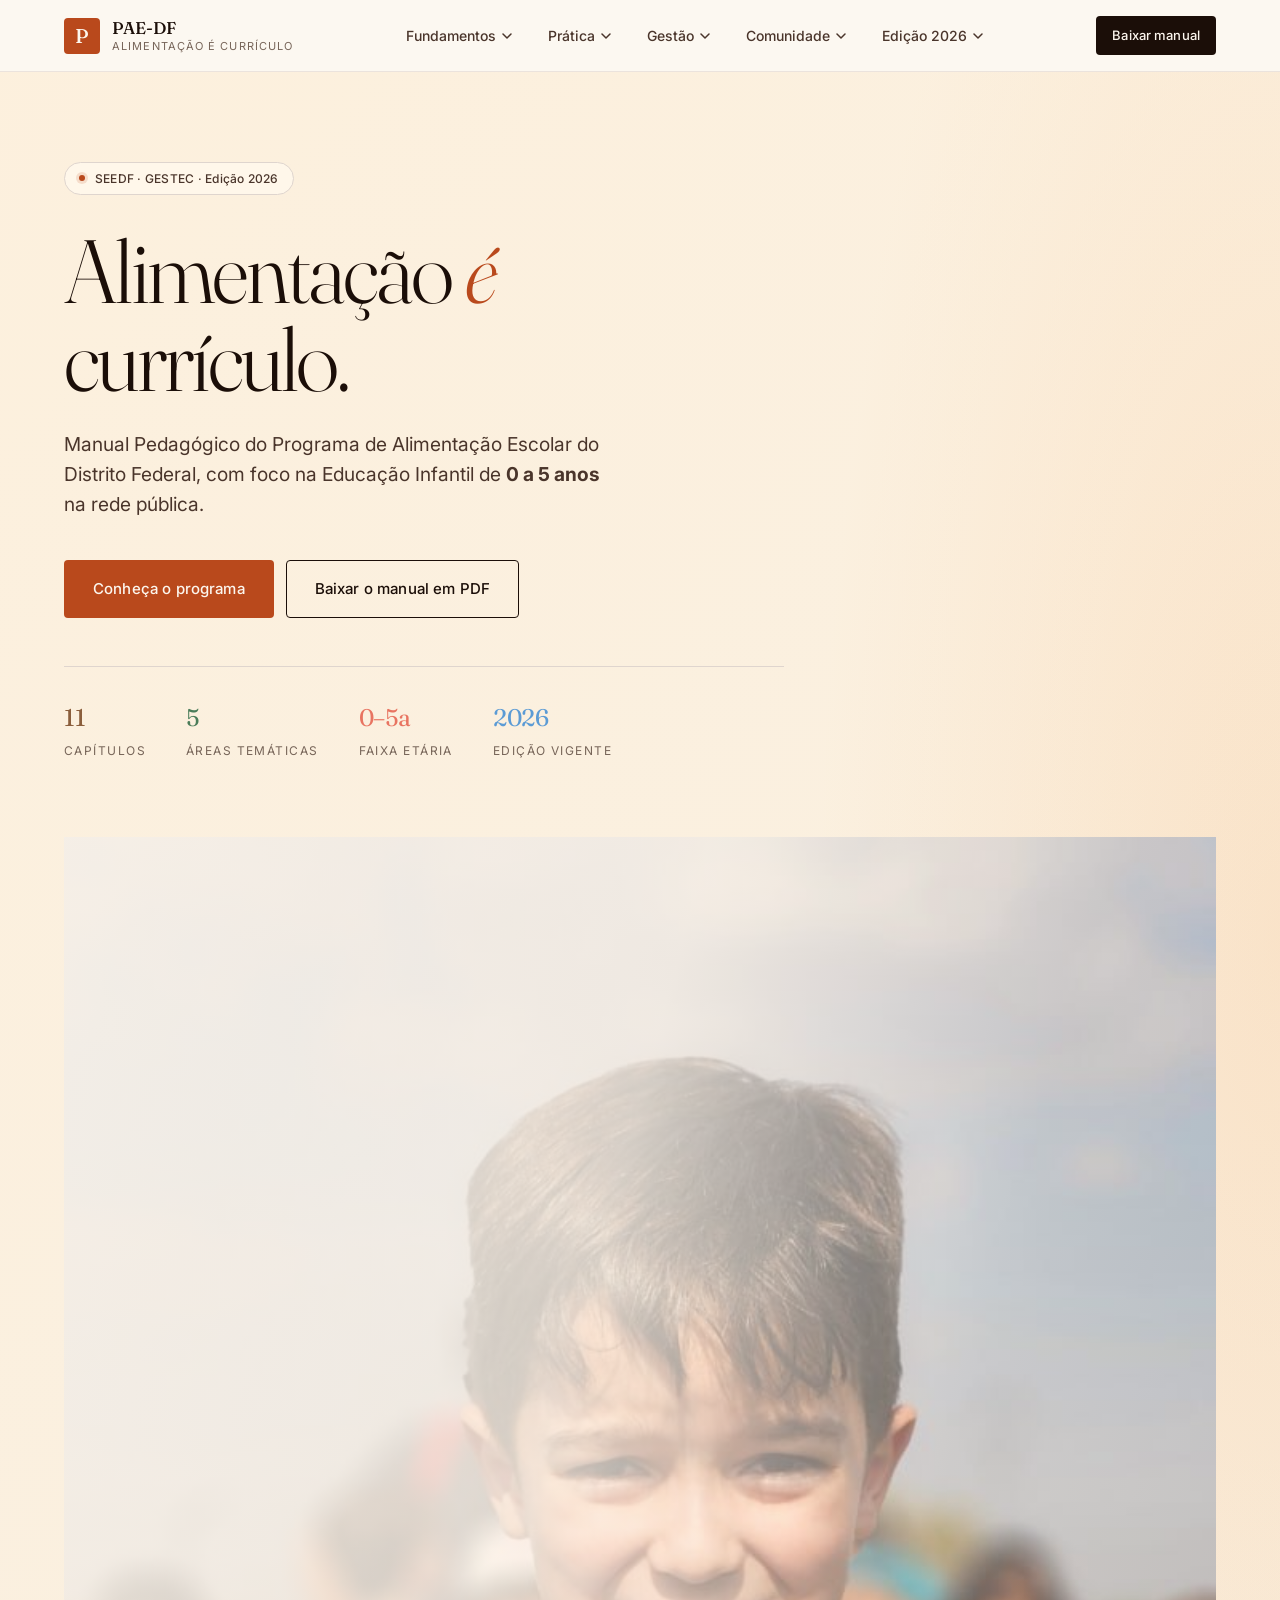
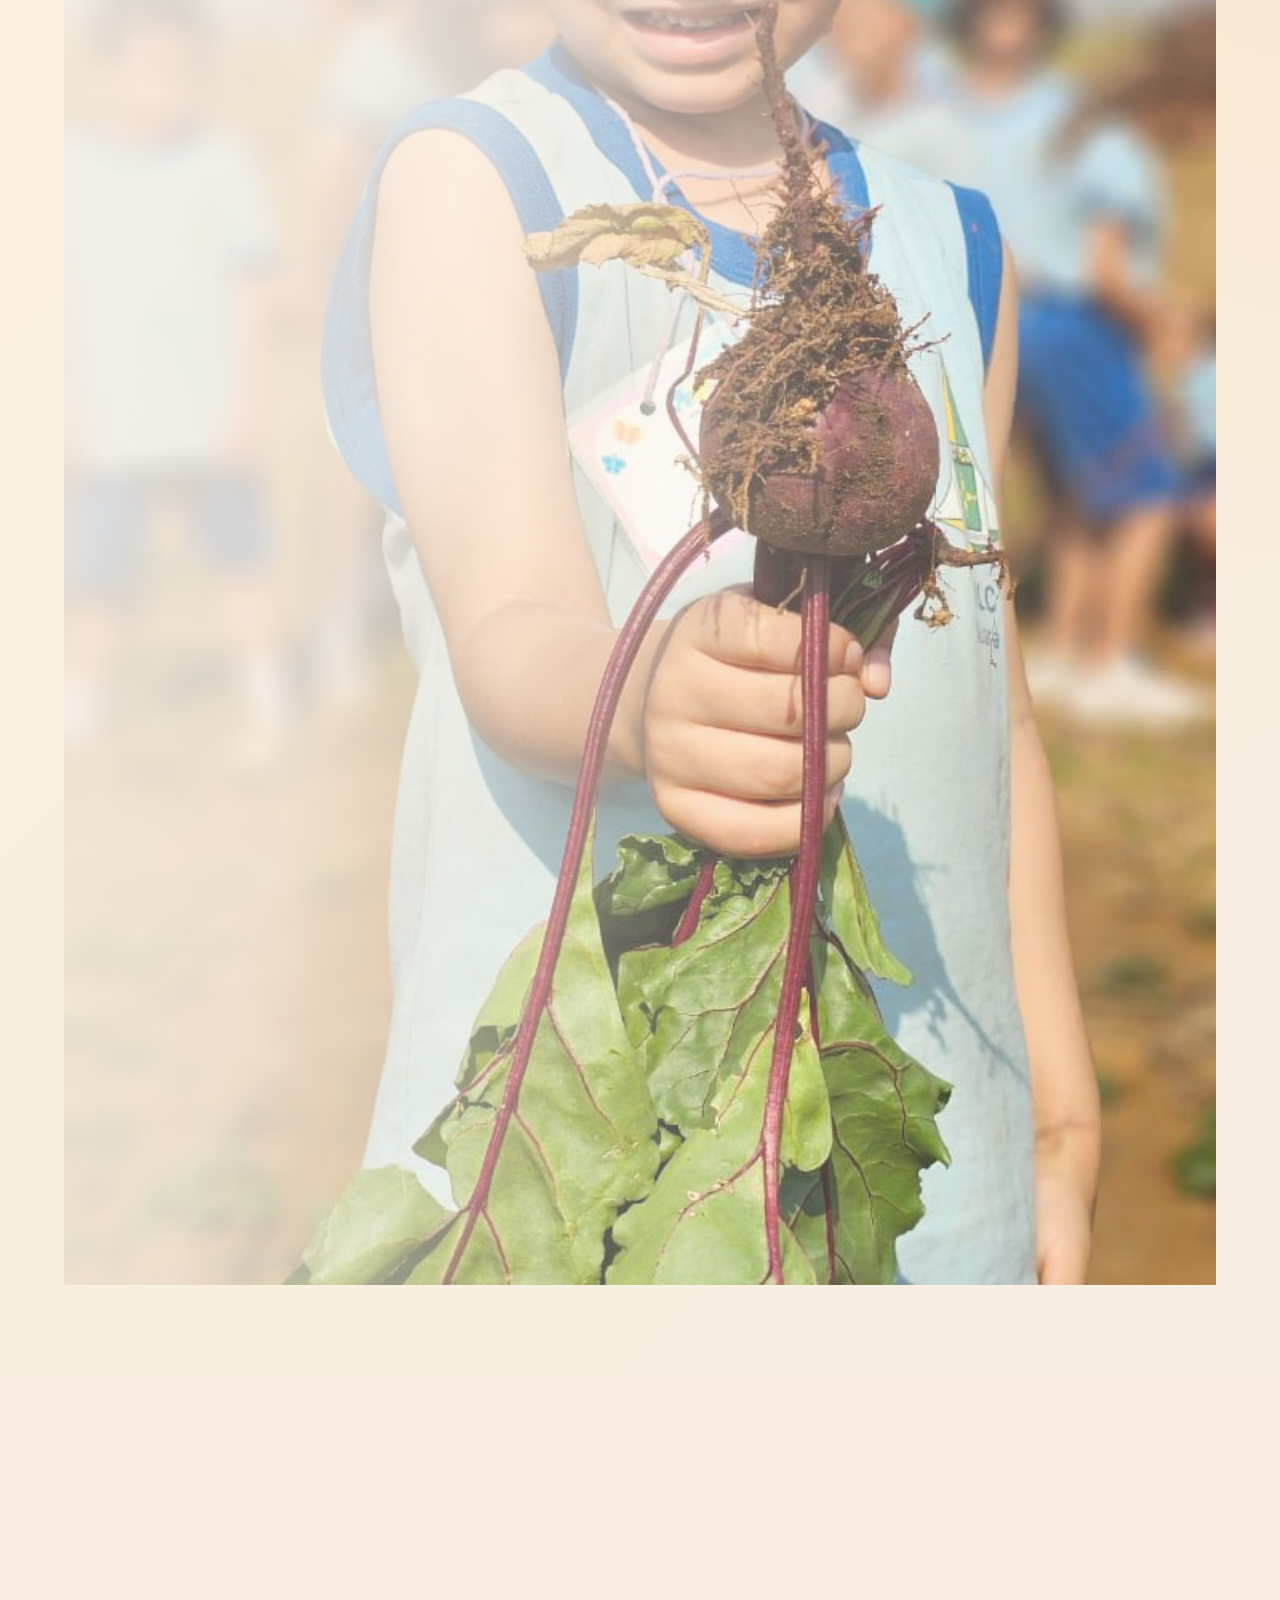
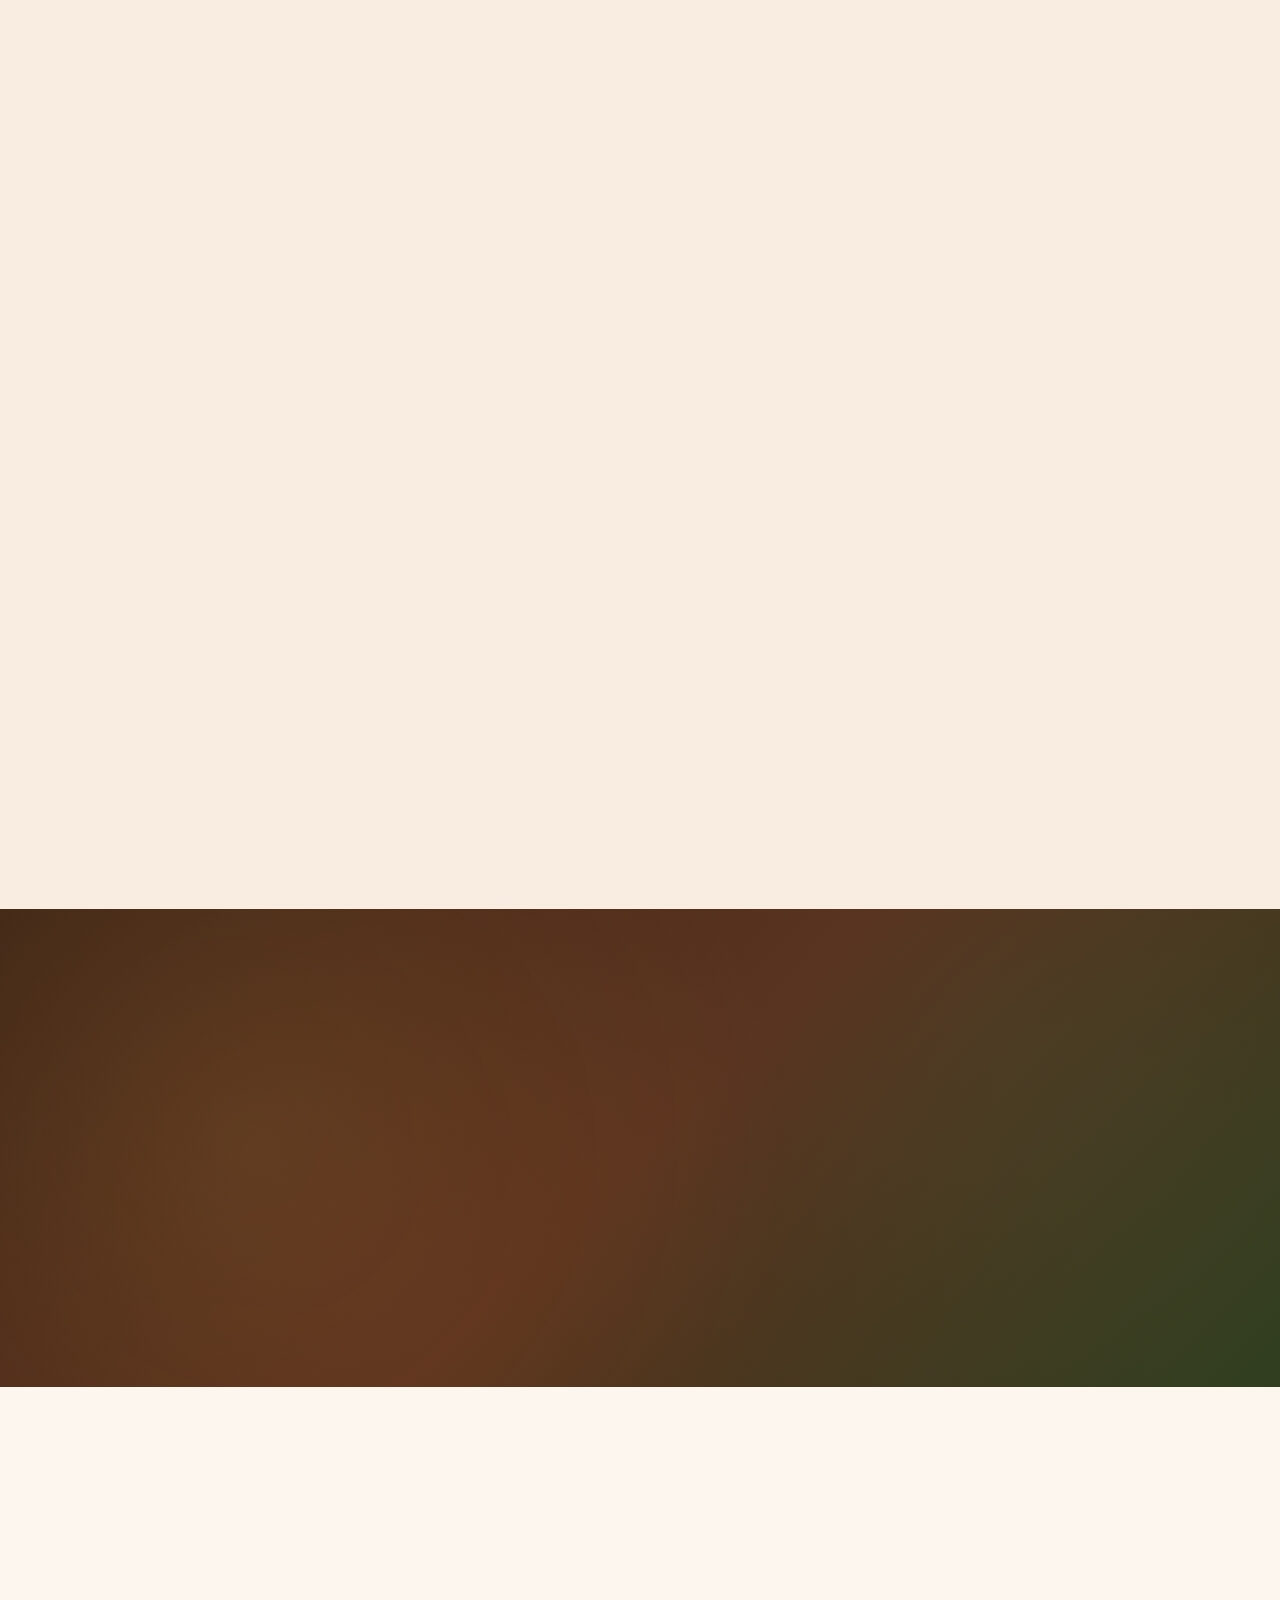
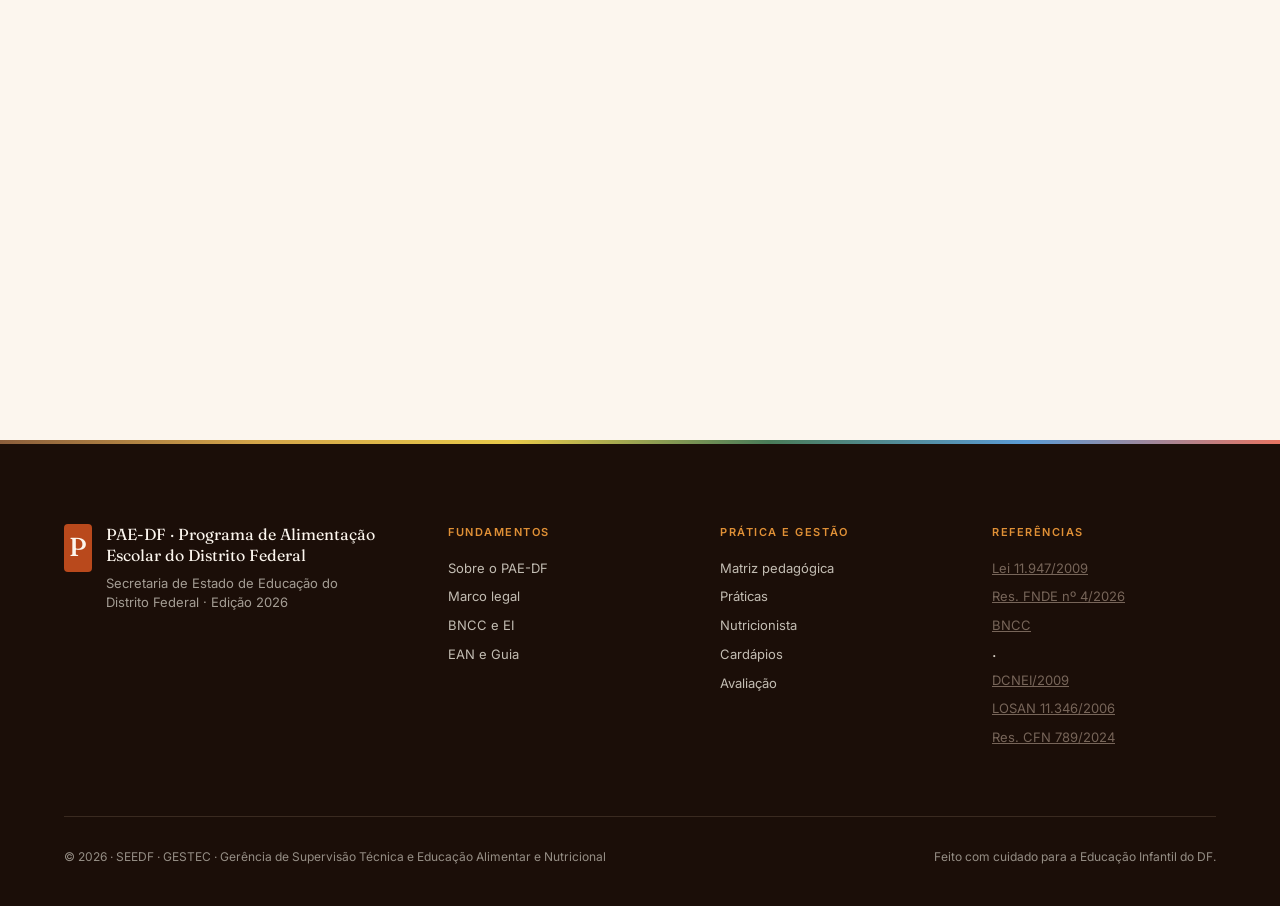
==== index.html @ ddb8a811 "hero: substitui imagem por foto real de crianca da EI segurando beterraba colhida da horta escolar C" ====
<!doctype html>
<html lang="pt-BR">
<head>
<meta charset="utf-8" />
<title>PAE-DF · Alimentação é currículo</title>
<meta name="viewport" content="width=device-width, initial-scale=1" />
<meta name="description" content="Programa de Alimentação Escolar do Distrito Federal — Manual Pedagógico para a Educação Infantil." />
<link rel="preconnect" href="https://fonts.googleapis.com">
<link rel="preconnect" href="https://fonts.gstatic.com" crossorigin>
<link href="https://fonts.googleapis.com/css2?family=Fraunces:opsz,wght,SOFT@9..144,300..900,0..100&family=Inter:wght@300;400;500;600;700&display=swap" rel="stylesheet">
<link rel="stylesheet" href="shared.css?v=2" />
</head>
<body>

<div class="progress-bar"></div>

<!-- ============== NAV ============== -->
<nav class="nav">
  <a href="index.html" class="nav-brand">
    <span class="brand-mark">P</span>
    <span class="brand-text"><strong>PAE-DF</strong><em>Alimentação é currículo</em></span>
  </a>
  <ul class="nav-groups">
    <li class="nav-group">
      <button>Fundamentos <svg viewBox="0 0 10 10"><path d="M1 3 L5 7 L9 3" fill="none" stroke="currentColor" stroke-width="1.5" stroke-linecap="round" stroke-linejoin="round"/></svg></button>
      <div class="nav-dropdown">
        <a href="cap/00-sobre.html"><span class="nd-num">00</span><span><span class="nd-title">Sobre o PAE-DF</span><span class="nd-sub">Direito, não favor</span></span></a>
        <a href="cap/01-marco-legal.html"><span class="nd-num">01</span><span><span class="nd-title">Marco legal</span><span class="nd-sub">Lei do PNAE, FNDE, BNCC e DCNEI</span></span></a>
        <a href="cap/02-bncc.html"><span class="nd-num">02</span><span><span class="nd-title">BNCC e Educação Infantil</span><span class="nd-sub">6 direitos · 5 campos de experiência</span></span></a>
        <a href="cap/03-ean.html"><span class="nd-num">03</span><span><span class="nd-title">EAN e Guia Alimentar</span><span class="nd-sub">Classificação NOVA · da pirâmide ao Guia</span></span></a>
      </div>
    </li>
    <li class="nav-group">
      <button>Prática <svg viewBox="0 0 10 10"><path d="M1 3 L5 7 L9 3" fill="none" stroke="currentColor" stroke-width="1.5" stroke-linecap="round" stroke-linejoin="round"/></svg></button>
      <div class="nav-dropdown">
        <a href="cap/04-matriz.html"><span class="nd-num">04</span><span><span class="nd-title">Matriz pedagógica</span><span class="nd-sub">PNAE × BNCC × EAN · calendário anual</span></span></a>
        <a href="cap/05-praticas.html"><span class="nd-num">05</span><span><span class="nd-title">Práticas pedagógicas</span><span class="nd-sub">8 estratégias prontas para usar</span></span></a>
        <a href="cap/09-atividades.html"><span class="nd-num">09</span><span><span class="nd-title">Atividades por faixa etária</span><span class="nd-sub">Bebês · creche · pré-escola</span></span></a>
      </div>
    </li>
    <li class="nav-group">
      <button>Gestão <svg viewBox="0 0 10 10"><path d="M1 3 L5 7 L9 3" fill="none" stroke="currentColor" stroke-width="1.5" stroke-linecap="round" stroke-linejoin="round"/></svg></button>
      <div class="nav-dropdown">
        <a href="cap/06-nutricionista.html"><span class="nd-num">06</span><span><span class="nd-title">O nutricionista educador</span><span class="nd-sub">Cinco momentos pedagógicos</span></span></a>
        <a href="cap/08-cardapios.html"><span class="nd-num">08</span><span><span class="nd-title">Cardápios e diretrizes</span><span class="nd-sub">Res. FNDE nº 4/2026 · restrições por idade</span></span></a>
        <a href="cap/10-avaliacao.html"><span class="nd-num">10</span><span><span class="nd-title">Avaliação e monitoramento</span><span class="nd-sub">Instrumentos e indicadores</span></span></a>
      </div>
    </li>
    <li class="nav-group">
      <button>Comunidade <svg viewBox="0 0 10 10"><path d="M1 3 L5 7 L9 3" fill="none" stroke="currentColor" stroke-width="1.5" stroke-linecap="round" stroke-linejoin="round"/></svg></button>
      <div class="nav-dropdown">
        <a href="cap/07-familia.html"><span class="nd-num">07</span><span><span class="nd-title">Família e território</span><span class="nd-sub">Caderneta, receitas, Cerrado, RIDE/DF</span></span></a>
      </div>
    </li>
    <li class="nav-group">
      <button>Edição 2026 <svg viewBox="0 0 10 10"><path d="M1 3 L5 7 L9 3" fill="none" stroke="currentColor" stroke-width="1.5" stroke-linecap="round" stroke-linejoin="round"/></svg></button>
      <div class="nav-dropdown">
        <a href="cap/11-caderno-2026.html"><span class="nd-num">11</span><span><span class="nd-title">Caderno 2026 · Currículo &amp; Prato</span><span class="nd-sub">Complementos da edição 2026</span></span></a>
      </div>
    </li>
  </ul>
  <a class="nav-cta" href="manual.html">Baixar manual</a>
  <button class="nav-burger" aria-label="Abrir menu"><span></span><span></span><span></span></button>
</nav>

<main>

<!-- ============== HERO ============== -->
<section class="hero-home">
  <div class="hero-home-left">
    <div class="hero-home-kicker">
      <span class="dot"></span>
      SEEDF · GESTEC · Edição 2026
    </div>
    <h1 class="hero-home-title">
      Alimentação <em>é</em><br>
      currículo.
    </h1>
    <p class="hero-home-sub">
      Manual Pedagógico do Programa de Alimentação Escolar do Distrito Federal, com foco na Educação Infantil de <strong>0 a 5 anos</strong> na rede pública.
    </p>
    <div class="hero-home-ctas">
      <a class="btn btn-primary lg" href="cap/00-sobre.html">Conheça o programa</a>
      <a class="btn btn-ghost lg" href="manual.html">Baixar o manual em PDF</a>
    </div>
    <div class="hero-home-meta">
      <div><strong>11</strong><span>capítulos</span></div>
      <div><strong>5</strong><span>áreas temáticas</span></div>
      <div><strong>0–5a</strong><span>faixa etária</span></div>
      <div><strong>2026</strong><span>edição vigente</span></div>
    </div>
  </div>
  <div class="hero-home-bg" aria-hidden="true">
    <img src="images/crianca-beterraba-horta.jpg" alt="Criança da Educação Infantil orgulhosa segurando uma beterraba colhida da horta escolar, com colegas ao fundo." />
  </div>
</section>

<!-- ============== 4 ÁREAS ============== -->
<section class="areas">
  <div class="section-head reveal" style="max-width:1280px; margin:0 auto 40px;">
    <span class="section-num">01</span>
    <div>
      <h3 class="eyebrow">Explore o manual</h3>
      <h2 class="section-title">Cinco <em>áreas</em>, onze capítulos</h2>
      <p class="section-lede">Organizamos o manual em cinco áreas temáticas para facilitar a navegação conforme o seu papel na escola e sua pergunta do momento.</p>
    </div>
  </div>

  <div class="areas-grid reveal">
    <article class="area-card a-1">
      <span class="area-num">Área 01</span>
      <h3 class="area-title">Fundamentos</h3>
      <p class="area-desc">O porquê do programa — direito, marco legal, BNCC e a revolução do Guia Alimentar.</p>
      <div class="area-chapters">
        <a class="area-chapter" href="cap/00-sobre.html"><span>00</span>Sobre o PAE-DF<svg viewBox="0 0 12 12"><path d="M3 3 L9 6 L3 9" fill="none" stroke="currentColor" stroke-width="1.5"/></svg></a>
        <a class="area-chapter" href="cap/01-marco-legal.html"><span>01</span>Marco legal<svg viewBox="0 0 12 12"><path d="M3 3 L9 6 L3 9" fill="none" stroke="currentColor" stroke-width="1.5"/></svg></a>
        <a class="area-chapter" href="cap/02-bncc.html"><span>02</span>BNCC e EI<svg viewBox="0 0 12 12"><path d="M3 3 L9 6 L3 9" fill="none" stroke="currentColor" stroke-width="1.5"/></svg></a>
        <a class="area-chapter" href="cap/03-ean.html"><span>03</span>EAN e Guia Alimentar<svg viewBox="0 0 12 12"><path d="M3 3 L9 6 L3 9" fill="none" stroke="currentColor" stroke-width="1.5"/></svg></a>
      </div>
    </article>

    <article class="area-card a-2">
      <span class="area-num">Área 02</span>
      <h3 class="area-title">Prática</h3>
      <p class="area-desc">O <em>como</em> — matriz pedagógica, estratégias afetivas e atividades por faixa etária.</p>
      <div class="area-chapters">
        <a class="area-chapter" href="cap/04-matriz.html"><span>04</span>Matriz pedagógica<svg viewBox="0 0 12 12"><path d="M3 3 L9 6 L3 9" fill="none" stroke="currentColor" stroke-width="1.5"/></svg></a>
        <a class="area-chapter" href="cap/05-praticas.html"><span>05</span>Práticas pedagógicas<svg viewBox="0 0 12 12"><path d="M3 3 L9 6 L3 9" fill="none" stroke="currentColor" stroke-width="1.5"/></svg></a>
        <a class="area-chapter" href="cap/09-atividades.html"><span>09</span>Atividades por faixa etária<svg viewBox="0 0 12 12"><path d="M3 3 L9 6 L3 9" fill="none" stroke="currentColor" stroke-width="1.5"/></svg></a>
      </div>
    </article>

    <article class="area-card a-3">
      <span class="area-num">Área 03</span>
      <h3 class="area-title">Gestão</h3>
      <p class="area-desc">O rigor técnico — cardápios, papel do nutricionista e avaliação de impacto.</p>
      <div class="area-chapters">
        <a class="area-chapter" href="cap/06-nutricionista.html"><span>06</span>O nutricionista educador<svg viewBox="0 0 12 12"><path d="M3 3 L9 6 L3 9" fill="none" stroke="currentColor" stroke-width="1.5"/></svg></a>
        <a class="area-chapter" href="cap/08-cardapios.html"><span>08</span>Cardápios e diretrizes<svg viewBox="0 0 12 12"><path d="M3 3 L9 6 L3 9" fill="none" stroke="currentColor" stroke-width="1.5"/></svg></a>
        <a class="area-chapter" href="cap/10-avaliacao.html"><span>10</span>Avaliação e monitoramento<svg viewBox="0 0 12 12"><path d="M3 3 L9 6 L3 9" fill="none" stroke="currentColor" stroke-width="1.5"/></svg></a>
      </div>
    </article>

    <article class="area-card a-4">
      <span class="area-num">Área 04</span>
      <h3 class="area-title">Comunidade</h3>
      <p class="area-desc">O território — família, Cerrado, agricultura familiar e diversidade cultural do DF.</p>
      <div class="area-chapters">
        <a class="area-chapter" href="cap/07-familia.html"><span>07</span>Família e território<svg viewBox="0 0 12 12"><path d="M3 3 L9 6 L3 9" fill="none" stroke="currentColor" stroke-width="1.5"/></svg></a>
      </div>
    </article>

    <article class="area-card a-5">
      <span class="area-num">Área 05</span>
      <h3 class="area-title">Edição 2026</h3>
      <p class="area-desc">Complementos da nova edição — Desemparedamento, Nurturing Care, ENANI, CMEI Bom Jesus e aleitamento.</p>
      <div class="area-chapters">
        <a class="area-chapter" href="cap/11-caderno-2026.html"><span>11</span>Caderno 2026 · Currículo &amp; Prato<svg viewBox="0 0 12 12"><path d="M3 3 L9 6 L3 9" fill="none" stroke="currentColor" stroke-width="1.5"/></svg></a>
      </div>
    </article>
  </div>
</section>

<!-- ============== STATS BAND ============== -->
<section class="stats-band">
  <div class="stats-band-inner reveal">
    <h2 class="stats-band-title">O PNAE em <em>números</em> que importam.</h2>
    <div class="stats-band-grid">
      <div class="sb-stat"><span class="n">40 mi+</span><span class="l">estudantes atendidos diariamente pelo PNAE no Brasil</span></div>
      <div class="sb-stat"><span class="n">45%</span><span class="l">dos recursos do FNDE destinados à agricultura familiar</span></div>
      <div class="sb-stat"><span class="n">85%</span><span class="l">do cardápio em alimentos <em>in natura</em> ou minimamente processados</span></div>
      <div class="sb-stat"><span class="n">R$ 1,57</span><span class="l"><em>per capita</em> por dia em creches e escolas de tempo integral</span></div>
    </div>
  </div>
</section>

<!-- ============== CATÁLOGO DOS 10 CAPÍTULOS ============== -->
<section class="catalog">
  <div class="section-head reveal" style="max-width:1280px; margin:0 auto 40px;">
    <span class="section-num">02</span>
    <div>
      <h3 class="eyebrow">Índice visual</h3>
      <h2 class="section-title">Os onze <em>capítulos</em> do manual</h2>
      <p class="section-lede">Cada capítulo foi desenhado para ser lido isoladamente ou em sequência. Escolha por onde começar.</p>
    </div>
  </div>

  <div class="catalog-grid reveal">
    <a class="cap-card" href="cap/00-sobre.html">
      <div class="cap-card-cover">
        <span class="cap-card-num">Cap. 00</span>
        <img src="images/illus-sobre.svg" alt="" />
      </div>
      <div class="cap-card-body">
        <span class="cap-card-area">Fundamentos</span>
        <h4 class="cap-card-title">Sobre o PAE-DF</h4>
        <p class="cap-card-desc">Direito, não favor — o programa como currículo vivo de 0 a 5 anos.</p>
        <span class="cap-card-link">Ler capítulo <svg viewBox="0 0 12 12"><path d="M3 3 L9 6 L3 9" fill="none" stroke="currentColor" stroke-width="1.5"/></svg></span>
      </div>
    </a>

    <a class="cap-card" href="cap/01-marco-legal.html">
      <div class="cap-card-cover">
        <span class="cap-card-num">Cap. 01</span>
        <img src="images/illus-marco-legal.svg" alt="" />
      </div>
      <div class="cap-card-body">
        <span class="cap-card-area">Fundamentos</span>
        <h4 class="cap-card-title">Marco legal do PNAE</h4>
        <p class="cap-card-desc">Timeline interativa: de 1955 à Resolução FNDE nº 4/2026.</p>
        <span class="cap-card-link">Ler capítulo <svg viewBox="0 0 12 12"><path d="M3 3 L9 6 L3 9" fill="none" stroke="currentColor" stroke-width="1.5"/></svg></span>
      </div>
    </a>

    <a class="cap-card" href="cap/02-bncc.html">
      <div class="cap-card-cover">
        <span class="cap-card-num">Cap. 02</span>
        <img src="images/illus-bncc.svg" alt="" />
      </div>
      <div class="cap-card-body">
        <span class="cap-card-area">Fundamentos</span>
        <h4 class="cap-card-title">BNCC e Educação Infantil</h4>
        <p class="cap-card-desc">6 direitos de aprendizagem e 5 campos de experiência na mesa.</p>
        <span class="cap-card-link">Ler capítulo <svg viewBox="0 0 12 12"><path d="M3 3 L9 6 L3 9" fill="none" stroke="currentColor" stroke-width="1.5"/></svg></span>
      </div>
    </a>

    <a class="cap-card" href="cap/03-ean.html">
      <div class="cap-card-cover">
        <span class="cap-card-num">Cap. 03</span>
        <img src="images/illus-ean.svg" alt="" />
      </div>
      <div class="cap-card-body">
        <span class="cap-card-area">Fundamentos</span>
        <h4 class="cap-card-title">EAN e Guia Alimentar</h4>
        <p class="cap-card-desc">Classificação NOVA em 4 grupos · reducionismo × prática integral.</p>
        <span class="cap-card-link">Ler capítulo <svg viewBox="0 0 12 12"><path d="M3 3 L9 6 L3 9" fill="none" stroke="currentColor" stroke-width="1.5"/></svg></span>
      </div>
    </a>

    <a class="cap-card" href="cap/04-matriz.html">
      <div class="cap-card-cover">
        <span class="cap-card-num">Cap. 04</span>
        <img src="images/illus-praticas.svg" alt="" />
      </div>
      <div class="cap-card-body">
        <span class="cap-card-area">Prática</span>
        <h4 class="cap-card-title">Matriz pedagógica</h4>
        <p class="cap-card-desc">PNAE × BNCC × EAN — e calendário anual do ano letivo do DF.</p>
        <span class="cap-card-link">Ler capítulo <svg viewBox="0 0 12 12"><path d="M3 3 L9 6 L3 9" fill="none" stroke="currentColor" stroke-width="1.5"/></svg></span>
      </div>
    </a>

    <a class="cap-card" href="cap/05-praticas.html">
      <div class="cap-card-cover">
        <span class="cap-card-num">Cap. 05</span>
        <img src="images/illus-pre.svg" alt="" />
      </div>
      <div class="cap-card-body">
        <span class="cap-card-area">Prática</span>
        <h4 class="cap-card-title">Práticas pedagógicas</h4>
        <p class="cap-card-desc">Oito estratégias afetivas — prontas para usar na próxima semana.</p>
        <span class="cap-card-link">Ler capítulo <svg viewBox="0 0 12 12"><path d="M3 3 L9 6 L3 9" fill="none" stroke="currentColor" stroke-width="1.5"/></svg></span>
      </div>
    </a>

    <a class="cap-card" href="cap/06-nutricionista.html">
      <div class="cap-card-cover">
        <span class="cap-card-num">Cap. 06</span>
        <img src="images/illus-nutri.svg" alt="" />
      </div>
      <div class="cap-card-body">
        <span class="cap-card-area">Gestão</span>
        <h4 class="cap-card-title">O nutricionista educador</h4>
        <p class="cap-card-desc">Cinco momentos pedagógicos do nutricionista do PNAE.</p>
        <span class="cap-card-link">Ler capítulo <svg viewBox="0 0 12 12"><path d="M3 3 L9 6 L3 9" fill="none" stroke="currentColor" stroke-width="1.5"/></svg></span>
      </div>
    </a>

    <a class="cap-card" href="cap/07-familia.html">
      <div class="cap-card-cover">
        <span class="cap-card-num">Cap. 07</span>
        <img src="images/illus-familia.svg" alt="" />
      </div>
      <div class="cap-card-body">
        <span class="cap-card-area">Comunidade</span>
        <h4 class="cap-card-title">Família e território</h4>
        <p class="cap-card-desc">O triângulo que alimenta a infância no DF — Cerrado e RIDE.</p>
        <span class="cap-card-link">Ler capítulo <svg viewBox="0 0 12 12"><path d="M3 3 L9 6 L3 9" fill="none" stroke="currentColor" stroke-width="1.5"/></svg></span>
      </div>
    </a>

    <a class="cap-card" href="cap/08-cardapios.html">
      <div class="cap-card-cover">
        <span class="cap-card-num">Cap. 08</span>
        <img src="images/illus-cardapios.svg" alt="" />
      </div>
      <div class="cap-card-body">
        <span class="cap-card-area">Gestão</span>
        <h4 class="cap-card-title">Cardápios e diretrizes</h4>
        <p class="cap-card-desc">Res. FNDE nº 4/2026 · proibidos, restritos e regra especial até 3 anos.</p>
        <span class="cap-card-link">Ler capítulo <svg viewBox="0 0 12 12"><path d="M3 3 L9 6 L3 9" fill="none" stroke="currentColor" stroke-width="1.5"/></svg></span>
      </div>
    </a>

    <a class="cap-card" href="cap/09-atividades.html">
      <div class="cap-card-cover">
        <span class="cap-card-num">Cap. 09</span>
        <img src="images/illus-atividades.svg" alt="" />
      </div>
      <div class="cap-card-body">
        <span class="cap-card-area">Prática</span>
        <h4 class="cap-card-title">Atividades por faixa etária</h4>
        <p class="cap-card-desc">Propostas lúdicas para bebês, creche e pré-escola.</p>
        <span class="cap-card-link">Ler capítulo <svg viewBox="0 0 12 12"><path d="M3 3 L9 6 L3 9" fill="none" stroke="currentColor" stroke-width="1.5"/></svg></span>
      </div>
    </a>

    <a class="cap-card" href="cap/10-avaliacao.html">
      <div class="cap-card-cover">
        <span class="cap-card-num">Cap. 10</span>
        <img src="images/illus-avaliacao.svg" alt="" />
      </div>
      <div class="cap-card-body">
        <span class="cap-card-area">Gestão</span>
        <h4 class="cap-card-title">Avaliação e monitoramento</h4>
        <p class="cap-card-desc">Seis instrumentos · quatro indicadores de resultado.</p>
        <span class="cap-card-link">Ler capítulo <svg viewBox="0 0 12 12"><path d="M3 3 L9 6 L3 9" fill="none" stroke="currentColor" stroke-width="1.5"/></svg></span>
      </div>
    </a>

    <a class="cap-card" href="cap/11-caderno-2026.html">
      <div class="cap-card-cover">
        <span class="cap-card-num">Cap. 11</span>
        <img src="images/illus-pre.svg" alt="" />
      </div>
      <div class="cap-card-body">
        <span class="cap-card-area">Fundamentos · 2026</span>
        <h4 class="cap-card-title">Caderno 2026 · Currículo &amp; Prato</h4>
        <p class="cap-card-desc">Desemparedamento · Nurturing Care · ENANI 2019 · CMEI Bom Jesus · aleitamento.</p>
        <span class="cap-card-link">Ler capítulo <svg viewBox="0 0 12 12"><path d="M3 3 L9 6 L3 9" fill="none" stroke="currentColor" stroke-width="1.5"/></svg></span>
      </div>
    </a>
  </div>
</section>

</main>

<!-- ============== FOOTER ============== -->
<footer class="foot">
  <div class="foot-inner">
    <div class="foot-brand">
      <span class="brand-mark lg">P</span>
      <div>
        <strong>PAE-DF · Programa de Alimentação Escolar do Distrito Federal</strong>
        <p>Secretaria de Estado de Educação do Distrito Federal · Edição 2026</p>
      </div>
    </div>
    <div class="foot-col">
      <h6>Fundamentos</h6>
      <a href="cap/00-sobre.html">Sobre o PAE-DF</a>
      <a href="cap/01-marco-legal.html">Marco legal</a>
      <a href="cap/02-bncc.html">BNCC e EI</a>
      <a href="cap/03-ean.html">EAN e Guia</a>
    </div>
    <div class="foot-col">
      <h6>Prática e Gestão</h6>
      <a href="cap/04-matriz.html">Matriz pedagógica</a>
      <a href="cap/05-praticas.html">Práticas</a>
      <a href="cap/06-nutricionista.html">Nutricionista</a>
      <a href="cap/08-cardapios.html">Cardápios</a>
      <a href="cap/10-avaliacao.html">Avaliação</a>
    </div>
    <div class="foot-col">
      <h6>Referências</h6>
      <a href="https://www.planalto.gov.br/ccivil_03/_ato2007-2010/2009/lei/l11947.htm" target="_blank" rel="noopener" style="color:var(--ink-muted);text-decoration:underline">Lei 11.947/2009</a>
      <a href="https://www.fnde.gov.br/index.php/legislacoes/resolucoes" target="_blank" rel="noopener" style="color:var(--ink-muted);text-decoration:underline">Res. FNDE nº 4/2026</a>
      <a href="http://basenacionalcomum.mec.gov.br/" target="_blank" rel="noopener" style="color:var(--ink-muted);text-decoration:underline">BNCC</a> · <a href="http://portal.mec.gov.br/dmdocuments/rceb005_09.pdf" target="_blank" rel="noopener" style="color:var(--ink-muted);text-decoration:underline">DCNEI/2009</a>
      <a href="https://www.planalto.gov.br/ccivil_03/_ato2004-2006/2006/lei/l11346.htm" target="_blank" rel="noopener" style="color:var(--ink-muted);text-decoration:underline">LOSAN 11.346/2006</a>
      <a href="https://www.cfn.org.br/wp-content/uploads/resolucoes/Res_789_2024.pdf" target="_blank" rel="noopener" style="color:var(--ink-muted);text-decoration:underline">Res. CFN 789/2024</a>
    </div>
  </div>
  <div class="foot-bottom">
    <span>© 2026 · SEEDF · GESTEC · Gerência de Supervisão Técnica e Educação Alimentar e Nutricional</span>
    <span>Feito com cuidado para a Educação Infantil do DF.</span>
  </div>
</footer>

<script src="shared.js"></script>
</body>
</html>
---- shared.css ----
/* ============================================================
   PAE-DF · SITE INSTITUCIONAL MULTI-PÁGINA
   Paleta Pequi · Fraunces + Inter
   ============================================================ */

:root {
  /* Paleta Pequi */
  --paper: oklch(97.5% 0.012 75);
  --paper-warm: oklch(95% 0.02 70);
  --ink: oklch(18% 0.025 50);
  --ink-soft: oklch(35% 0.035 45);
  --ink-muted: oklch(52% 0.03 55);

  --terra: oklch(55% 0.155 40);
  --terra-deep: oklch(45% 0.14 35);
  --terra-soft: oklch(90% 0.04 45);

  --buriti: oklch(72% 0.14 65);
  --buriti-soft: oklch(92% 0.06 75);

  --pequi: oklch(68% 0.165 85);
  --verde: oklch(48% 0.08 140);
  --verde-soft: oklch(92% 0.04 140);

  --line: oklch(88% 0.015 60);
  --line-soft: oklch(92% 0.012 60);

  --ff-display: "Fraunces", "Instrument Serif", Georgia, serif;
  --ff-body: "Inter", -apple-system, BlinkMacSystemFont, "Segoe UI", sans-serif;

  --pad-x: clamp(20px, 5vw, 80px);
  --nav-h: 72px;
  --radius: 4px;
  --radius-lg: 8px;

  --t-fast: 180ms cubic-bezier(.2,.7,.2,1);
  --t-med: 320ms cubic-bezier(.2,.7,.2,1);
}

* { box-sizing: border-box; }
html { scroll-behavior: smooth; }
html, body { margin: 0; padding: 0; }
body {
  font-family: var(--ff-body);
  color: var(--ink);
  background: var(--paper);
  font-size: 16px;
  line-height: 1.6;
  -webkit-font-smoothing: antialiased;
  text-rendering: optimizeLegibility;
  /* Fade-in between pages */
  animation: pageFade 400ms cubic-bezier(.2,.7,.2,1);
}
@keyframes pageFade {
  from { opacity: 0; transform: translateY(8px); }
  to { opacity: 1; transform: translateY(0); }
}

img, svg { display: block; max-width: 100%; }
a { color: inherit; text-decoration: none; }

/* ============================================================
   PROGRESS BAR (topo da página)
   ============================================================ */
.progress-bar {
  position: fixed;
  top: 0; left: 0;
  height: 3px;
  width: 0%;
  background: linear-gradient(90deg, var(--terra), var(--buriti), var(--pequi));
  z-index: 1000;
  transition: width 100ms linear;
}

/* ============================================================
   NAV TOPO
   ============================================================ */
.nav {
  position: fixed;
  top: 0; left: 0; right: 0;
  height: var(--nav-h);
  background: oklch(98% 0.01 75 / 0.92);
  backdrop-filter: blur(14px);
  -webkit-backdrop-filter: blur(14px);
  border-bottom: 1px solid var(--line-soft);
  z-index: 900;
  display: flex;
  align-items: center;
  padding: 0 var(--pad-x);
  gap: 40px;
}
.nav-brand {
  display: flex;
  align-items: center;
  gap: 12px;
  flex-shrink: 0;
}
.brand-mark {
  width: 36px; height: 36px;
  background: var(--terra);
  color: var(--paper);
  display: grid;
  place-items: center;
  font-family: var(--ff-display);
  font-weight: 500;
  font-size: 20px;
  border-radius: var(--radius);
}
.brand-mark.lg { width: 48px; height: 48px; font-size: 26px; }
.brand-text {
  display: flex;
  flex-direction: column;
  line-height: 1.1;
}
.brand-text strong {
  font-family: var(--ff-display);
  font-weight: 500;
  font-size: 17px;
  color: var(--ink);
}
.brand-text em {
  font-style: normal;
  font-size: 11px;
  text-transform: uppercase;
  letter-spacing: 0.1em;
  color: var(--ink-muted);
  margin-top: 2px;
}

.nav-groups {
  display: flex;
  list-style: none;
  gap: 4px;
  margin: 0;
  padding: 0;
  flex: 1;
  justify-content: center;
}
.nav-group {
  position: relative;
}
.nav-group > button,
.nav-group > a {
  font-family: var(--ff-body);
  font-weight: 500;
  font-size: 14px;
  color: var(--ink-soft);
  background: transparent;
  border: 0;
  padding: 10px 16px;
  cursor: pointer;
  border-radius: var(--radius);
  transition: color var(--t-fast), background var(--t-fast);
  display: flex;
  align-items: center;
  gap: 6px;
}
.nav-group > button:hover,
.nav-group > a:hover,
.nav-group.active > button,
.nav-group.active > a {
  color: var(--terra);
  background: var(--terra-soft);
}
.nav-group > button svg {
  width: 10px; height: 10px;
  transition: transform var(--t-fast);
}
.nav-group.open > button svg { transform: rotate(180deg); }

.nav-dropdown {
  position: absolute;
  top: calc(100% + 8px);
  left: 50%;
  transform: translateX(-50%) translateY(-8px);
  background: var(--paper);
  border: 1px solid var(--line);
  border-radius: var(--radius-lg);
  box-shadow:
    0 2px 8px oklch(20% 0.02 50 / 0.04),
    0 20px 48px oklch(20% 0.02 50 / 0.12);
  padding: 12px;
  min-width: 320px;
  opacity: 0;
  visibility: hidden;
  transition: opacity var(--t-fast), transform var(--t-fast), visibility var(--t-fast);
  z-index: 1;
}
.nav-group.open .nav-dropdown {
  opacity: 1;
  visibility: visible;
  transform: translateX(-50%) translateY(0);
}
.nav-dropdown a {
  display: grid;
  grid-template-columns: 28px 1fr;
  gap: 10px;
  padding: 10px 12px;
  border-radius: var(--radius);
  transition: background var(--t-fast);
}
.nav-dropdown a:hover {
  background: var(--paper-warm);
}
.nav-dropdown a.current {
  background: var(--terra-soft);
}
.nav-dropdown .nd-num {
  font-family: var(--ff-display);
  font-size: 15px;
  color: var(--terra);
  font-weight: 500;
}
.nav-dropdown .nd-title {
  font-family: var(--ff-display);
  font-size: 15px;
  font-weight: 400;
  color: var(--ink);
  line-height: 1.25;
}
.nav-dropdown .nd-sub {
  grid-column: 2;
  font-size: 12px;
  color: var(--ink-muted);
  line-height: 1.4;
  margin-top: 2px;
}

.nav-cta {
  font-family: var(--ff-body);
  font-weight: 500;
  font-size: 13px;
  padding: 9px 16px;
  background: var(--ink);
  color: var(--paper);
  border-radius: var(--radius);
  transition: background var(--t-fast);
  flex-shrink: 0;
  letter-spacing: 0.01em;
}
.nav-cta:hover { background: var(--terra-deep); }

/* Mobile menu toggle */
.nav-burger {
  display: none;
  background: transparent;
  border: 0;
  width: 40px;
  height: 40px;
  padding: 0;
  cursor: pointer;
  margin-left: auto;
}
.nav-burger span {
  display: block;
  width: 22px;
  height: 2px;
  background: var(--ink);
  margin: 5px auto;
  transition: transform var(--t-fast), opacity var(--t-fast);
}
.nav.mobile-open .nav-burger span:nth-child(1) { transform: translateY(7px) rotate(45deg); }
.nav.mobile-open .nav-burger span:nth-child(2) { opacity: 0; }
.nav.mobile-open .nav-burger span:nth-child(3) { transform: translateY(-7px) rotate(-45deg); }

@media (max-width: 980px) {
  .nav { gap: 16px; }
  .nav-groups {
    position: fixed;
    top: var(--nav-h);
    left: 0; right: 0;
    background: var(--paper);
    flex-direction: column;
    padding: 20px;
    gap: 6px;
    border-bottom: 1px solid var(--line);
    max-height: calc(100vh - var(--nav-h));
    overflow-y: auto;
    transform: translateY(-110%);
    transition: transform var(--t-med);
    box-shadow: 0 12px 40px oklch(20% 0.02 50 / 0.1);
  }
  .nav.mobile-open .nav-groups { transform: translateY(0); }
  .nav-group { width: 100%; }
  .nav-group > button, .nav-group > a { width: 100%; justify-content: space-between; padding: 12px 16px; font-size: 15px; }
  .nav-dropdown {
    position: static;
    transform: none;
    opacity: 1;
    visibility: visible;
    box-shadow: none;
    border: 0;
    background: transparent;
    padding: 0 0 0 16px;
    min-width: 0;
    display: none;
  }
  .nav-group.open .nav-dropdown { display: block; transform: none; }
  .nav-burger { display: block; }
  .nav-cta { display: none; }
}

/* ============================================================
   LAYOUT / TYPE
   ============================================================ */
main { padding-top: var(--nav-h); }

.section { padding: clamp(60px, 8vw, 120px) var(--pad-x); }
.section-narrow { max-width: 960px; margin-left: auto; margin-right: auto; }
.section-wide { max-width: 1280px; margin-left: auto; margin-right: auto; }

h1, h2, h3, h4, h5, h6 {
  font-family: var(--ff-display);
  font-weight: 400;
  color: var(--ink);
  letter-spacing: -0.015em;
  margin: 0;
  text-wrap: balance;
}

.eyebrow {
  font-family: var(--ff-body);
  font-weight: 600;
  font-size: 11px;
  text-transform: uppercase;
  letter-spacing: 0.16em;
  color: var(--terra);
  display: inline-flex;
  align-items: center;
  gap: 8px;
}
.eyebrow::before {
  content: "";
  width: 24px;
  height: 1px;
  background: var(--terra);
}

/* ============================================================
   BUTTONS
   ============================================================ */
.btn {
  display: inline-flex;
  align-items: center;
  gap: 10px;
  font-family: var(--ff-body);
  font-weight: 500;
  font-size: 14px;
  padding: 12px 22px;
  border-radius: var(--radius);
  transition: all var(--t-fast);
  border: 1px solid transparent;
  cursor: pointer;
  letter-spacing: 0.01em;
}
.btn.lg { padding: 16px 28px; font-size: 15px; }
.btn-primary { background: var(--terra); color: var(--paper); }
.btn-primary:hover { background: var(--terra-deep); transform: translateY(-1px); }
.btn-ghost { background: transparent; border-color: var(--ink); color: var(--ink); }
.btn-ghost:hover { background: var(--ink); color: var(--paper); }
.btn-soft { background: var(--paper-warm); color: var(--ink); border-color: var(--line); }
.btn-soft:hover { background: var(--terra-soft); border-color: var(--terra); color: var(--terra-deep); }
.btn svg { width: 14px; height: 14px; }

/* ============================================================
   HERO HOME
   ============================================================ */
.hero-home {
  position: relative;
  min-height: calc(100vh - var(--nav-h));
  padding: clamp(40px, 7vw, 100px) var(--pad-x);
  display: grid;
  grid-template-columns: 1.15fr 1fr;
  gap: clamp(40px, 6vw, 80px);
  align-items: center;
  overflow: hidden;
  background:
    radial-gradient(60% 80% at 100% 30%, oklch(90% 0.06 65 / 0.5), transparent 60%),
    var(--paper);
}
.hero-home-left { position: relative; z-index: 2; }
.hero-home-kicker {
  display: inline-flex;
  align-items: center;
  gap: 10px;
  padding: 6px 14px;
  background: oklch(98% 0.02 75);
  border: 1px solid var(--line);
  border-radius: 999px;
  font-size: 12px;
  font-weight: 500;
  color: var(--ink-soft);
  letter-spacing: 0.02em;
  margin-bottom: 32px;
}
.hero-home-kicker .dot {
  width: 6px; height: 6px; border-radius: 50%;
  background: var(--terra);
  box-shadow: 0 0 0 3px oklch(55% 0.155 40 / 0.15);
}
.hero-home-title {
  font-size: clamp(48px, 7vw, 96px);
  line-height: 0.98;
  font-weight: 300;
  letter-spacing: -0.03em;
  margin: 0 0 28px;
}
.hero-home-title em {
  font-family: var(--ff-display);
  font-style: italic;
  font-weight: 300;
  color: var(--terra);
}
.hero-home-sub {
  font-size: clamp(17px, 1.5vw, 20px);
  line-height: 1.55;
  color: var(--ink-soft);
  max-width: 560px;
  margin: 0 0 40px;
}
.hero-home-ctas {
  display: flex;
  flex-wrap: wrap;
  gap: 12px;
  margin-bottom: 48px;
}
.hero-home-meta {
  display: flex;
  flex-wrap: wrap;
  gap: 28px 40px;
  padding-top: 32px;
  border-top: 1px solid var(--line);
}
.hero-home-meta > div {
  display: flex;
  flex-direction: column;
  gap: 4px;
}
.hero-home-meta strong {
  font-family: var(--ff-display);
  font-size: 24px;
  font-weight: 400;
  color: var(--ink);
  letter-spacing: -0.01em;
}
.hero-home-meta span {
  font-size: 12px;
  color: var(--ink-muted);
  text-transform: uppercase;
  letter-spacing: 0.12em;
}

.hero-home-right {
  position: relative;
  aspect-ratio: 4/5;
  border-radius: 8px;
  overflow: hidden;
  background: linear-gradient(135deg, var(--buriti-soft), var(--terra-soft));
  box-shadow:
    0 2px 10px oklch(20% 0.02 50 / 0.04),
    0 30px 60px oklch(30% 0.08 40 / 0.18);
}
.hero-home-right img {
  width: 100%; height: 100%;
  object-fit: cover;
}
.hero-home-right::after {
  content: "";
  position: absolute;
  inset: 0;
  background: linear-gradient(180deg, transparent 60%, oklch(30% 0.08 35 / 0.3));
  pointer-events: none;
}
.hero-home-caption {
  position: absolute;
  bottom: 24px;
  left: 24px;
  right: 24px;
  color: var(--paper);
  font-family: var(--ff-display);
  font-style: italic;
  font-weight: 300;
  font-size: 18px;
  line-height: 1.35;
  z-index: 2;
  text-wrap: balance;
}
.hero-home-caption::before {
  content: "";
  display: block;
  width: 36px;
  height: 1px;
  background: oklch(95% 0.02 75 / 0.7);
  margin-bottom: 12px;
}

@media (max-width: 900px) {
  .hero-home {
    grid-template-columns: 1fr;
    min-height: 0;
    padding-top: 40px;
    padding-bottom: 40px;
  }
  .hero-home-right { aspect-ratio: 16/10; order: -1; margin-bottom: 20px; }
}

/* ============================================================
   SECTION HEADS
   ============================================================ */
.section-head {
  display: grid;
  grid-template-columns: auto 1fr;
  gap: 24px;
  align-items: start;
  margin-bottom: 60px;
  max-width: 1280px;
  margin-left: auto;
  margin-right: auto;
}
.section-num {
  font-family: var(--ff-display);
  font-size: clamp(48px, 7vw, 88px);
  font-weight: 300;
  color: var(--terra);
  line-height: 0.85;
  letter-spacing: -0.04em;
  font-feature-settings: "tnum";
}
.section-title {
  font-size: clamp(32px, 5vw, 56px);
  line-height: 1.02;
  font-weight: 400;
  letter-spacing: -0.02em;
}
.section-title em { font-style: italic; color: var(--terra); font-weight: 300; }
.section-lede {
  font-family: var(--ff-display);
  font-weight: 300;
  font-size: clamp(18px, 2vw, 24px);
  line-height: 1.45;
  color: var(--ink-soft);
  max-width: 780px;
  margin: 16px 0 0;
  text-wrap: balance;
}

/* ============================================================
   HOME · 4 ÁREAS
   ============================================================ */
.areas {
  background: var(--paper-warm);
  padding: clamp(60px, 8vw, 120px) var(--pad-x);
}
.areas-grid {
  max-width: 1280px;
  margin: 40px auto 0;
  display: grid;
  grid-template-columns: repeat(auto-fit, minmax(220px, 1fr));
  gap: 20px;
}
.area-card {
  background: var(--paper);
  border: 1px solid var(--line-soft);
  border-radius: var(--radius-lg);
  padding: 32px 28px;
  display: flex;
  flex-direction: column;
  gap: 14px;
  transition: all var(--t-med);
  position: relative;
  overflow: hidden;
}
.area-card::before {
  content: "";
  position: absolute;
  top: 0; left: 0; right: 0;
  height: 3px;
  background: var(--terra);
  transform: scaleX(0);
  transform-origin: left;
  transition: transform var(--t-med);
}
.area-card:hover::before { transform: scaleX(1); }
.area-card:hover { border-color: var(--line); transform: translateY(-2px); box-shadow: 0 20px 40px oklch(20% 0.02 50 / 0.06); }
.area-num {
  font-family: var(--ff-display);
  font-size: 14px;
  color: var(--terra);
  font-weight: 500;
  letter-spacing: 0.06em;
}
.area-title {
  font-family: var(--ff-display);
  font-size: 26px;
  font-weight: 400;
  line-height: 1.1;
  letter-spacing: -0.01em;
}
.area-desc {
  font-size: 14px;
  line-height: 1.55;
  color: var(--ink-muted);
  flex: 1;
}
.area-chapters {
  display: flex;
  flex-direction: column;
  gap: 8px;
  margin-top: 8px;
  padding-top: 16px;
  border-top: 1px solid var(--line-soft);
}
.area-chapter {
  display: flex;
  align-items: center;
  gap: 10px;
  font-size: 13px;
  color: var(--ink-soft);
  transition: color var(--t-fast), gap var(--t-fast);
}
.area-chapter:hover {
  color: var(--terra);
  gap: 14px;
}
.area-chapter span {
  font-family: var(--ff-display);
  color: var(--terra);
  font-weight: 500;
  font-variant-numeric: tabular-nums;
  font-size: 12px;
  min-width: 22px;
}
.area-chapter svg {
  margin-left: auto;
  width: 12px; height: 12px;
  opacity: 0;
  transition: opacity var(--t-fast);
}
.area-chapter:hover svg { opacity: 1; }
.area-card.a-2::before { background: var(--buriti); }
.area-card.a-3::before { background: var(--pequi); }
.area-card.a-4::before { background: var(--verde); }
.area-card.a-5::before { background: var(--terra-deep); }
.area-card.a-2 .area-num, .area-card.a-2 .area-chapter span { color: var(--buriti); }
.area-card.a-3 .area-num, .area-card.a-3 .area-chapter span { color: oklch(58% 0.165 75); }
.area-card.a-4 .area-num, .area-card.a-4 .area-chapter span { color: var(--verde); }
.area-card.a-5 .area-num, .area-card.a-5 .area-chapter span { color: var(--terra-deep); }
.area-card.a-2 .area-chapter:hover, .area-card.a-3 .area-chapter:hover, .area-card.a-4 .area-chapter:hover, .area-card.a-5 .area-chapter:hover { color: inherit; }

@media (max-width: 980px) {
  .areas-grid { grid-template-columns: repeat(2, 1fr); }
}
@media (max-width: 560px) {
  .areas-grid { grid-template-columns: 1fr; }
}

/* ============================================================
   CATÁLOGO DOS 10 CAPÍTULOS (home)
   ============================================================ */
.catalog {
  padding: clamp(60px, 8vw, 120px) var(--pad-x);
}
.catalog-grid {
  max-width: 1280px;
  margin: 40px auto 0;
  display: grid;
  grid-template-columns: repeat(3, 1fr);
  gap: 24px;
}
.cap-card {
  background: var(--paper);
  border: 1px solid var(--line-soft);
  border-radius: var(--radius-lg);
  overflow: hidden;
  display: flex;
  flex-direction: column;
  transition: all var(--t-med);
  position: relative;
}
.cap-card:hover {
  border-color: var(--line);
  transform: translateY(-3px);
  box-shadow: 0 30px 60px oklch(20% 0.02 50 / 0.1);
}
.cap-card-cover {
  aspect-ratio: 16/10;
  position: relative;
  overflow: hidden;
  background: linear-gradient(135deg, var(--terra-soft), var(--buriti-soft));
}
.cap-card-cover img {
  width: 100%; height: 100%;
  object-fit: cover;
  transition: transform var(--t-med);
}
.cap-card:hover .cap-card-cover img { transform: scale(1.04); }
.cap-card-num {
  position: absolute;
  top: 16px; left: 16px;
  font-family: var(--ff-display);
  font-size: 14px;
  font-weight: 500;
  color: var(--paper);
  background: oklch(25% 0.08 40 / 0.85);
  padding: 6px 12px;
  border-radius: 999px;
  letter-spacing: 0.08em;
  backdrop-filter: blur(8px);
}
.cap-card-body {
  padding: 24px 26px 28px;
  display: flex;
  flex-direction: column;
  gap: 10px;
  flex: 1;
}
.cap-card-area {
  font-size: 11px;
  font-weight: 600;
  color: var(--terra);
  text-transform: uppercase;
  letter-spacing: 0.12em;
}
.cap-card-title {
  font-family: var(--ff-display);
  font-size: 22px;
  font-weight: 400;
  line-height: 1.15;
  letter-spacing: -0.01em;
  margin: 0;
}
.cap-card-desc {
  font-size: 14px;
  line-height: 1.55;
  color: var(--ink-muted);
  margin: 0;
  flex: 1;
}
.cap-card-link {
  display: inline-flex;
  align-items: center;
  gap: 8px;
  color: var(--terra);
  font-size: 13px;
  font-weight: 500;
  margin-top: 8px;
  transition: gap var(--t-fast);
}
.cap-card:hover .cap-card-link { gap: 12px; }
.cap-card-link svg { width: 12px; height: 12px; }

@media (max-width: 980px) { .catalog-grid { grid-template-columns: repeat(2, 1fr); } }
@media (max-width: 620px) { .catalog-grid { grid-template-columns: 1fr; } }

/* ============================================================
   STATS (home)
   ============================================================ */
.stats-band {
  background: var(--ink);
  color: var(--paper);
  padding: clamp(60px, 8vw, 100px) var(--pad-x);
}
.stats-band-inner {
  max-width: 1280px;
  margin: 0 auto;
  display: grid;
  grid-template-columns: 1fr 2fr;
  gap: clamp(40px, 5vw, 80px);
  align-items: center;
}
.stats-band-title {
  font-family: var(--ff-display);
  font-weight: 300;
  font-size: clamp(28px, 3.6vw, 44px);
  line-height: 1.1;
  letter-spacing: -0.02em;
}
.stats-band-title em {
  font-style: italic;
  color: var(--buriti);
}
.stats-band-grid {
  display: grid;
  grid-template-columns: repeat(2, 1fr);
  gap: 32px 48px;
}
.sb-stat .n {
  font-family: var(--ff-display);
  font-weight: 300;
  font-size: clamp(40px, 5vw, 64px);
  line-height: 1;
  letter-spacing: -0.03em;
  color: var(--buriti);
  display: block;
  margin-bottom: 8px;
}
.sb-stat .l {
  font-size: 14px;
  line-height: 1.5;
  color: oklch(85% 0.02 75);
  max-width: 320px;
}

@media (max-width: 820px) {
  .stats-band-inner { grid-template-columns: 1fr; }
  .stats-band-grid { grid-template-columns: repeat(2, 1fr); gap: 24px; }
}
@media (max-width: 520px) {
  .stats-band-grid { grid-template-columns: 1fr; }
}

/* ============================================================
   BREADCRUMB (capítulo)
   ============================================================ */
.crumb {
  padding: 20px var(--pad-x) 0;
  max-width: 1280px;
  margin: 0 auto;
  font-size: 13px;
  color: var(--ink-muted);
  display: flex;
  flex-wrap: wrap;
  align-items: center;
  gap: 8px;
}
.crumb a {
  color: var(--ink-muted);
  transition: color var(--t-fast);
}
.crumb a:hover { color: var(--terra); }
.crumb .sep {
  opacity: 0.5;
}
.crumb .current { color: var(--ink); }

/* ============================================================
   CHAPTER HERO
   ============================================================ */
.chap-hero {
  padding: 40px var(--pad-x) 60px;
  max-width: 1280px;
  margin: 0 auto;
  display: grid;
  grid-template-columns: 1.3fr 1fr;
  gap: clamp(32px, 5vw, 72px);
  align-items: end;
}
.chap-hero-left {
  display: flex;
  flex-direction: column;
  gap: 28px;
}
.chap-hero-area {
  display: inline-flex;
  align-items: center;
  gap: 10px;
  font-size: 11px;
  font-weight: 600;
  text-transform: uppercase;
  letter-spacing: 0.14em;
  color: var(--terra);
}
.chap-hero-area::before {
  content: "";
  width: 24px;
  height: 1px;
  background: var(--terra);
}
.chap-hero-num {
  font-family: var(--ff-display);
  font-size: clamp(80px, 15vw, 200px);
  font-weight: 300;
  line-height: 0.85;
  letter-spacing: -0.05em;
  color: var(--terra);
  margin: 0;
}
.chap-hero-title {
  font-size: clamp(36px, 5.5vw, 68px);
  font-weight: 400;
  line-height: 1;
  letter-spacing: -0.025em;
}
.chap-hero-title em { font-style: italic; color: var(--terra); font-weight: 300; }
.chap-hero-lede {
  font-family: var(--ff-display);
  font-size: clamp(18px, 2vw, 22px);
  line-height: 1.5;
  font-weight: 300;
  color: var(--ink-soft);
  max-width: 520px;
  margin: 0;
  text-wrap: balance;
}

.chap-hero-right {
  aspect-ratio: 4/5;
  border-radius: var(--radius-lg);
  overflow: hidden;
  background: linear-gradient(135deg, var(--buriti-soft), var(--terra-soft));
  box-shadow:
    0 2px 10px oklch(20% 0.02 50 / 0.04),
    0 30px 60px oklch(30% 0.08 40 / 0.15);
}
.chap-hero-right img {
  width: 100%; height: 100%;
  object-fit: cover;
}

@media (max-width: 900px) {
  .chap-hero { grid-template-columns: 1fr; }
  .chap-hero-right { aspect-ratio: 16/10; }
}

/* ============================================================
   SHARED CONTENT BLOCKS (dentro dos capítulos)
   ============================================================ */

.block { padding: clamp(40px, 6vw, 90px) var(--pad-x); }
.block-narrow { max-width: 960px; margin-left: auto; margin-right: auto; }
.block-wide { max-width: 1280px; margin-left: auto; margin-right: auto; }
.block.alt { background: var(--paper-warm); }
.block.dark { background: var(--ink); color: var(--paper); }
.block.dark h2, .block.dark h3, .block.dark h4, .block.dark h5, .block.dark h6 { color: var(--paper); }
.block.dark .section-lede { color: oklch(80% 0.02 75); }

.block-eyebrow {
  font-family: var(--ff-body);
  font-weight: 600;
  font-size: 11px;
  text-transform: uppercase;
  letter-spacing: 0.16em;
  color: var(--terra);
  margin-bottom: 14px;
  display: inline-flex;
  align-items: center;
  gap: 10px;
}
.block-eyebrow::before {
  content: "";
  width: 28px;
  height: 1px;
  background: currentColor;
}
.block-title {
  font-family: var(--ff-display);
  font-weight: 400;
  font-size: clamp(28px, 3.5vw, 44px);
  line-height: 1.05;
  letter-spacing: -0.02em;
  margin: 0 0 20px;
  max-width: 860px;
}
.block-title em { font-style: italic; color: var(--terra); font-weight: 300; }
.block-intro {
  font-size: clamp(16px, 1.3vw, 18px);
  line-height: 1.6;
  color: var(--ink-soft);
  max-width: 780px;
  margin: 0 0 40px;
}

.lede {
  font-family: var(--ff-display);
  font-weight: 300;
  font-size: clamp(20px, 2vw, 26px);
  line-height: 1.4;
  color: var(--ink);
  margin: 0 0 20px;
  text-wrap: pretty;
}
.lede em { font-style: italic; color: var(--terra); }

p { margin: 0 0 16px; text-wrap: pretty; }
p:last-child { margin-bottom: 0; }

/* Pull-quote */
.pull-quote {
  margin: 40px 0;
  padding: 40px clamp(24px, 4vw, 48px);
  background: var(--paper-warm);
  border-left: 3px solid var(--terra);
  border-radius: 0 var(--radius-lg) var(--radius-lg) 0;
}
.pull-quote p {
  font-family: var(--ff-display);
  font-weight: 300;
  font-style: italic;
  font-size: clamp(20px, 2.2vw, 28px);
  line-height: 1.35;
  margin: 0 0 16px;
  color: var(--ink);
  text-wrap: balance;
}
.pull-quote cite {
  font-style: normal;
  font-size: 13px;
  color: var(--ink-muted);
  text-transform: uppercase;
  letter-spacing: 0.1em;
  font-weight: 500;
}

/* Info cards */
.info-grid {
  display: grid;
  grid-template-columns: repeat(auto-fit, minmax(260px, 1fr));
  gap: 20px;
}
.info-card {
  background: var(--paper);
  border: 1px solid var(--line-soft);
  border-radius: var(--radius-lg);
  padding: 28px;
  transition: border-color var(--t-fast), transform var(--t-fast);
}
.info-card:hover { border-color: var(--line); transform: translateY(-2px); }
.info-card .ic-eyebrow {
  font-size: 11px;
  font-weight: 600;
  color: var(--terra);
  text-transform: uppercase;
  letter-spacing: 0.12em;
  margin-bottom: 10px;
  display: block;
}
.info-card h4 {
  font-family: var(--ff-display);
  font-weight: 400;
  font-size: 20px;
  margin: 0 0 12px;
  line-height: 1.2;
}
.info-card p {
  font-size: 14px;
  line-height: 1.55;
  color: var(--ink-muted);
  margin: 0;
}

/* Stats strip */
.stats {
  display: grid;
  grid-template-columns: repeat(auto-fit, minmax(200px, 1fr));
  gap: 32px;
  padding: 40px 0;
  border-top: 1px solid var(--line);
  border-bottom: 1px solid var(--line);
}
.stat { }
.stat .n {
  font-family: var(--ff-display);
  font-weight: 300;
  font-size: clamp(36px, 4vw, 52px);
  line-height: 1;
  color: var(--terra);
  display: block;
  margin-bottom: 6px;
  letter-spacing: -0.02em;
}
.stat .l {
  font-size: 13px;
  line-height: 1.5;
  color: var(--ink-muted);
}

/* ============================================================
   TIMELINE CLICÁVEL (cap. Marco Legal)
   ============================================================ */
.timeline-interactive {
  display: grid;
  grid-template-columns: 320px 1fr;
  gap: 48px;
  margin-top: 40px;
}
.tl-years {
  display: flex;
  flex-direction: column;
  gap: 0;
  border-left: 1px solid var(--line);
  padding-left: 0;
  position: relative;
}
.tl-years button {
  background: transparent;
  border: 0;
  border-left: 2px solid transparent;
  padding: 18px 24px;
  text-align: left;
  font-family: var(--ff-body);
  cursor: pointer;
  transition: all var(--t-fast);
  margin-left: -1px;
  display: flex;
  flex-direction: column;
  gap: 4px;
}
.tl-years button:hover { background: var(--paper-warm); }
.tl-years button.active {
  border-left-color: var(--terra);
  background: var(--terra-soft);
}
.tl-years .y {
  font-family: var(--ff-display);
  font-size: 26px;
  font-weight: 400;
  line-height: 1;
  color: var(--ink);
  letter-spacing: -0.015em;
}
.tl-years button.active .y { color: var(--terra); }
.tl-years .tag {
  font-size: 12px;
  color: var(--ink-muted);
  letter-spacing: 0.02em;
}

.tl-panel {
  background: var(--paper-warm);
  border-radius: var(--radius-lg);
  padding: clamp(28px, 4vw, 48px);
  min-height: 340px;
  position: relative;
}
.tl-panel-content {
  display: none;
}
.tl-panel-content.active {
  display: block;
  animation: fadeInUp 300ms cubic-bezier(.2,.7,.2,1);
}
@keyframes fadeInUp {
  from { opacity: 0; transform: translateY(8px); }
  to { opacity: 1; transform: translateY(0); }
}
.tl-panel-year {
  font-family: var(--ff-display);
  font-size: clamp(48px, 6vw, 80px);
  font-weight: 300;
  line-height: 0.9;
  color: var(--terra);
  letter-spacing: -0.03em;
  margin-bottom: 8px;
}
.tl-panel h4 {
  font-family: var(--ff-display);
  font-size: clamp(22px, 2.4vw, 30px);
  font-weight: 400;
  line-height: 1.15;
  margin: 0 0 16px;
}
.tl-panel p {
  font-size: 15px;
  line-height: 1.65;
  color: var(--ink-soft);
  margin-bottom: 16px;
  max-width: 620px;
}
.tl-panel .tl-tag {
  display: inline-block;
  background: var(--paper);
  border: 1px solid var(--line);
  border-radius: var(--radius);
  padding: 4px 10px;
  font-size: 12px;
  color: var(--ink-soft);
  margin-top: 8px;
}

@media (max-width: 820px) {
  .timeline-interactive { grid-template-columns: 1fr; gap: 20px; }
  .tl-years {
    flex-direction: row;
    overflow-x: auto;
    border-left: 0;
    border-bottom: 1px solid var(--line);
    padding-bottom: 0;
    scroll-snap-type: x mandatory;
  }
  .tl-years button {
    border-left: 0;
    border-bottom: 2px solid transparent;
    flex-shrink: 0;
    min-width: 120px;
    scroll-snap-align: start;
  }
  .tl-years button.active {
    border-bottom-color: var(--terra);
    border-left-color: transparent;
  }
}

/* ============================================================
   NEXT / PREV CHAPTER NAV
   ============================================================ */
.chap-nav {
  padding: 60px var(--pad-x) 100px;
  max-width: 1280px;
  margin: 0 auto;
  display: grid;
  grid-template-columns: 1fr 1fr;
  gap: 20px;
}
.chap-nav-card {
  display: flex;
  flex-direction: column;
  gap: 8px;
  padding: 28px;
  border: 1px solid var(--line);
  border-radius: var(--radius-lg);
  transition: all var(--t-med);
  background: var(--paper);
}
.chap-nav-card:hover {
  border-color: var(--terra);
  transform: translateY(-2px);
  background: var(--terra-soft);
}
.chap-nav-card .dir {
  font-size: 11px;
  text-transform: uppercase;
  letter-spacing: 0.14em;
  color: var(--ink-muted);
  display: inline-flex;
  align-items: center;
  gap: 8px;
}
.chap-nav-card.next { text-align: right; align-items: flex-end; }
.chap-nav-card .num {
  font-family: var(--ff-display);
  font-size: 14px;
  color: var(--terra);
  font-weight: 500;
}
.chap-nav-card .ttl {
  font-family: var(--ff-display);
  font-size: clamp(20px, 2.4vw, 28px);
  font-weight: 400;
  line-height: 1.15;
  color: var(--ink);
  letter-spacing: -0.01em;
}
.chap-nav-card.prev .dir::before { content: "←"; font-family: var(--ff-display); }
.chap-nav-card.next .dir::after { content: "→"; font-family: var(--ff-display); }

@media (max-width: 720px) {
  .chap-nav { grid-template-columns: 1fr; }
}

/* ============================================================
   FOOTER
   ============================================================ */
.foot {
  background: var(--ink);
  color: oklch(85% 0.015 75);
  padding: 80px var(--pad-x) 40px;
}
.foot-inner {
  max-width: 1280px;
  margin: 0 auto;
  display: grid;
  grid-template-columns: 1.5fr 1fr 1fr 1fr;
  gap: 48px;
}
.foot-brand { display: flex; gap: 14px; align-items: flex-start; max-width: 320px; }
.foot-brand strong {
  font-family: var(--ff-display);
  font-weight: 400;
  font-size: 16px;
  color: var(--paper);
  line-height: 1.3;
  display: block;
}
.foot-brand p {
  font-size: 13px;
  line-height: 1.5;
  color: oklch(70% 0.015 75);
  margin: 8px 0 0;
}
.foot-col h6 {
  font-family: var(--ff-body);
  font-weight: 600;
  font-size: 11px;
  text-transform: uppercase;
  letter-spacing: 0.14em;
  color: var(--buriti);
  margin: 0 0 16px;
}
.foot-col a, .foot-col p {
  display: block;
  font-size: 13px;
  line-height: 1.6;
  color: oklch(80% 0.015 75);
  margin: 0 0 8px;
  transition: color var(--t-fast);
}
.foot-col a:hover { color: var(--paper); }
.foot-bottom {
  max-width: 1280px;
  margin: 60px auto 0;
  padding-top: 30px;
  border-top: 1px solid oklch(30% 0.03 50);
  display: flex;
  justify-content: space-between;
  flex-wrap: wrap;
  gap: 20px;
  font-size: 12px;
  color: oklch(65% 0.015 75);
}

@media (max-width: 820px) {
  .foot-inner { grid-template-columns: 1fr 1fr; }
}
@media (max-width: 520px) {
  .foot-inner { grid-template-columns: 1fr; }
}

/* ============================================================
   REVEAL ANIMATIONS
   ============================================================ */
.reveal {
  opacity: 0;
  transform: translateY(20px);
  transition: opacity 600ms cubic-bezier(.2,.7,.2,1), transform 600ms cubic-bezier(.2,.7,.2,1);
}
.reveal.in { opacity: 1; transform: translateY(0); }

/* ============================================================
   UTILITIES (compat)
   ============================================================ */
ul.clean { list-style: none; padding: 0; margin: 0; }

.grid-2 { display: grid; grid-template-columns: 1fr 1fr; gap: 32px; }
.grid-3 { display: grid; grid-template-columns: repeat(3, 1fr); gap: 24px; }
.grid-4 { display: grid; grid-template-columns: repeat(4, 1fr); gap: 20px; }
@media (max-width: 820px) { .grid-2, .grid-3, .grid-4 { grid-template-columns: 1fr; } }
@media (min-width: 821px) and (max-width: 1060px) {
  .grid-4 { grid-template-columns: repeat(2, 1fr); }
  .grid-3 { grid-template-columns: repeat(2, 1fr); }
}


/* ============================================================
   HERO BACKGROUND (v2 — imagem do Cerrado como plano de fundo)
   ============================================================ */
.hero-home {
  grid-template-columns: 1fr !important;
  position: relative;
  overflow: hidden;
  min-height: calc(100vh - var(--nav-h));
  display: grid;
  align-items: center;
}
.hero-home-bg {
  position: absolute;
  inset: 0;
  z-index: 0;
  pointer-events: none;
}
.hero-home-bg img {
  width: 100%;
  height: 100%;
  object-fit: cover;
  object-position: center 60%;
  display: block;
}
/* legibility veil over the illustration */
.hero-home-bg::after {
  content: "";
  position: absolute;
  inset: 0;
  background:
    linear-gradient(
      105deg,
      oklch(97% 0.015 75 / 0.92) 0%,
      oklch(97% 0.015 75 / 0.82) 38%,
      oklch(97% 0.015 75 / 0.35) 62%,
      oklch(97% 0.015 75 / 0.05) 100%
    );
}
@media (max-width: 900px) {
  .hero-home-bg::after {
    background:
      linear-gradient(
        180deg,
        oklch(97% 0.015 75 / 0.92) 0%,
        oklch(97% 0.015 75 / 0.85) 55%,
        oklch(97% 0.015 75 / 0.6) 100%
      );
  }
}
.hero-home-left {
  position: relative;
  z-index: 2;
  max-width: 720px;
}
/* hide legacy right-side card on all sizes */
.hero-home-right { display: none !important; }



/* ============================================================
   ENHANCED COLORS & VISUAL RICHNESS - PAE-DF 2026
   ============================================================ */

:root {
  --coral: #E87461;
  --coral-soft: #fdf0ee;
  --sky: #5B9BD5;
  --sky-soft: #eef5fb;
  --purple: #8B6BAE;
  --purple-soft: #f3eef8;
  --gold: #D4A54A;
  --gold-soft: #fdf6e8;
}

.area-card { position: relative; overflow: hidden; border: 1px solid var(--line); transition: transform var(--t-med), box-shadow var(--t-med); }
.area-card::before { content: ""; position: absolute; top: 0; left: 0; right: 0; height: 5px; }
.area-card:hover { transform: translateY(-4px); box-shadow: 0 12px 32px rgba(0,0,0,0.1); }

.a-1 { background: linear-gradient(135deg, #fdf6e8 0%, #faf0dc 100%); border-left: 4px solid var(--terra); }
.a-1::before { background: linear-gradient(90deg, #8B5E3C, #D4A54A); }
.a-1 .area-num { color: var(--terra); }
.a-1 .area-title { color: var(--terra-deep); }
.a-2 { background: linear-gradient(135deg, #eef7f0 0%, #e4f2e6 100%); border-left: 4px solid var(--verde); }
.a-2::before { background: linear-gradient(90deg, #4A7C59, #7CB98A); }
.a-2 .area-num { color: var(--verde); }
.a-2 .area-title { color: #2d5a3a; }
.a-3 { background: linear-gradient(135deg, #eef5fb 0%, #e2effa 100%); border-left: 4px solid var(--sky); }
.a-3::before { background: linear-gradient(90deg, #5B9BD5, #89BDE5); }
.a-3 .area-num { color: var(--sky); }
.a-3 .area-title { color: #3a6d9a; }
.a-4 { background: linear-gradient(135deg, #fdf0ee 0%, #fae6e2 100%); border-left: 4px solid var(--coral); }
.a-4::before { background: linear-gradient(90deg, #E87461, #F5A08F); }
.a-4 .area-num { color: var(--coral); }
.a-4 .area-title { color: #b8483a; }

.cap-card { position: relative; overflow: hidden; transition: transform var(--t-med), box-shadow var(--t-med); }
.cap-card::after { content: ""; position: absolute; top: 0; left: 0; right: 0; height: 4px; background: var(--terra); transition: height var(--t-fast); }
.cap-card:hover { transform: translateY(-6px); box-shadow: 0 16px 40px rgba(139,94,60,0.15); }
.cap-card:hover::after { height: 6px; }
.cap-card:nth-child(5n+1)::after { background: linear-gradient(90deg, #8B5E3C, #D4A54A); }
.cap-card:nth-child(5n+2)::after { background: linear-gradient(90deg, #4A7C59, #7CB98A); }
.cap-card:nth-child(5n+3)::after { background: linear-gradient(90deg, #5B9BD5, #89BDE5); }
.cap-card:nth-child(5n+4)::after { background: linear-gradient(90deg, #E87461, #F5A08F); }
.cap-card:nth-child(5n+5)::after { background: linear-gradient(90deg, #8B6BAE, #B89DD4); }
.cap-card-area { display: inline-block; padding: 3px 10px; border-radius: 20px; font-size: 0.75rem; font-weight: 600; letter-spacing: 0.04em; text-transform: uppercase; }
.cap-card:nth-child(-n+4) .cap-card-area { background: #fdf6e8; color: #8B5E3C; }
.cap-card:nth-child(n+5):nth-child(-n+7) .cap-card-area { background: #eef7f0; color: #4A7C59; }
.cap-card:nth-child(n+8):nth-child(-n+9) .cap-card-area { background: #eef5fb; color: #3a6d9a; }
.cap-card:nth-child(n+10) .cap-card-area { background: #fdf0ee; color: #b8483a; }
.cap-card-cover { position: relative; overflow: hidden; }
.cap-card-cover::after { content: ""; position: absolute; bottom: 0; left: 0; right: 0; height: 50%; background: linear-gradient(to top, rgba(0,0,0,0.2), transparent); pointer-events: none; }
.cap-card-cover img { transition: transform 600ms cubic-bezier(.2,.7,.2,1); }
.cap-card:hover .cap-card-cover img { transform: scale(1.06); }

.stats-band { background: linear-gradient(135deg, #3d2415 0%, #5a2f1c 50%, #2F3D1E 100%) !important; position: relative; overflow: hidden; }
.stats-band::before { content: ""; position: absolute; top: 0; left: 0; right: 0; bottom: 0; background: radial-gradient(circle at 20% 50%, rgba(212,164,74,0.15) 0%, transparent 50%), radial-gradient(circle at 80% 30%, rgba(74,124,89,0.12) 0%, transparent 50%); pointer-events: none; }
.sb-stat { position: relative; padding-left: 20px !important; }
.sb-stat::before { content: ""; position: absolute; left: 0; top: 8px; bottom: 8px; width: 4px; border-radius: 2px; }
.sb-stat:nth-child(1)::before { background: #D4A54A; }
.sb-stat:nth-child(2)::before { background: #7CB98A; }
.sb-stat:nth-child(3)::before { background: #E87461; }
.sb-stat:nth-child(4)::before { background: #5B9BD5; }
.sb-stat:nth-child(1) .n { color: #E8C94A !important; }
.sb-stat:nth-child(2) .n { color: #7CB98A !important; }
.sb-stat:nth-child(3) .n { color: #F5A08F !important; }
.sb-stat:nth-child(4) .n { color: #89BDE5 !important; }

.callout-tip, .callout-attention, .callout-practice, .callout-quote { padding: 20px 24px; border-radius: 8px; margin: 28px 0; position: relative; border-left: 5px solid; line-height: 1.7; }
.callout-tip strong, .callout-attention strong, .callout-practice strong, .callout-quote strong { display: block; margin-bottom: 6px; font-size: 0.9rem; text-transform: uppercase; letter-spacing: 0.06em; }
.callout-tip { background: linear-gradient(135deg, #eef7f0, #e4f2e6); border-color: #4A7C59; }
.callout-tip strong { color: #2d5a3a; }
.callout-attention { background: linear-gradient(135deg, #fdf0ee, #fae6e2); border-color: #E87461; }
.callout-attention strong { color: #b8483a; }
.callout-practice { background: linear-gradient(135deg, #fdf6e8, #faf0dc); border-color: #D4A54A; }
.callout-practice strong { color: #8B5E3C; }
.callout-quote { background: linear-gradient(135deg, #f3eef8, #ede5f4); border-color: #8B6BAE; font-style: italic; font-family: var(--ff-display); font-size: 1.1rem; }
.callout-quote strong { color: #6a4d8a; font-style: normal; }
.callout-quote cite { display: block; margin-top: 10px; font-size: 0.85rem; font-style: normal; font-family: var(--ff-body); color: var(--ink-muted); }

.btn-verde { background: #4A7C59 !important; color: #fff !important; }
.btn-verde:hover { background: #3a6245 !important; }
.btn-coral { background: #E87461 !important; color: #fff !important; }
.btn-coral:hover { background: #d4563f !important; }
.btn-sky { background: #5B9BD5 !important; color: #fff !important; }
.btn-sky:hover { background: #4a87bd !important; }

.foot { border-top: 4px solid transparent; border-image: linear-gradient(90deg, #8B5E3C, #D4A54A, #E8C94A, #4A7C59, #5B9BD5, #E87461) 1; }
.foot-col a:hover { color: var(--terra) !important; text-decoration: underline; }

@keyframes heroGradient { 0% { background-position: 0% 50%; } 50% { background-position: 100% 50%; } 100% { background-position: 0% 50%; } }
.hero-home { position: relative; overflow: hidden; }
.hero-home::before { content: ""; position: absolute; top: 0; left: 0; right: 0; bottom: 0; background: linear-gradient(135deg, rgba(253,231,196,0.4) 0%, rgba(212,164,74,0.08) 25%, rgba(74,124,89,0.06) 50%, rgba(232,201,74,0.08) 75%, rgba(253,231,196,0.4) 100%); background-size: 300% 300%; animation: heroGradient 12s ease infinite; pointer-events: none; z-index: 0; }
.hero-home > * { position: relative; z-index: 1; }

.chap-hero { position: relative; overflow: hidden; }
.chap-hero::after { content: ""; position: absolute; bottom: 0; left: 0; right: 0; height: 4px; background: linear-gradient(90deg, var(--terra), var(--buriti), var(--pequi), var(--verde)); }
.chap-hero-num { background: linear-gradient(135deg, var(--terra), var(--terra-deep)) !important; color: #fff !important; border-radius: 12px !important; padding: 8px 16px !important; display: inline-block; font-weight: 700; }

.section-num { width: 48px; height: 48px; display: grid; place-items: center; background: linear-gradient(135deg, var(--terra), var(--terra-deep)); color: #fff; border-radius: 12px; font-family: var(--ff-display); font-weight: 600; font-size: 1.1rem; flex-shrink: 0; }

.hero-home-meta div:nth-child(1) strong { color: #8B5E3C; }
.hero-home-meta div:nth-child(2) strong { color: #4A7C59; }
.hero-home-meta div:nth-child(3) strong { color: #E87461; }
.hero-home-meta div:nth-child(4) strong { color: #5B9BD5; }

.a-1 .area-chapter:hover { background: #fdf6e8; color: #8B5E3C; }
.a-2 .area-chapter:hover { background: #eef7f0; color: #2d5a3a; }
.a-3 .area-chapter:hover { background: #eef5fb; color: #3a6d9a; }
.a-4 .area-chapter:hover { background: #fdf0ee; color: #b8483a; }


/* ============================================================
   ENHANCED COLORS & VISUAL RICHNESS - PAE-DF 2026
   ============================================================ */

:root {
  --coral: #E87461;
  --coral-soft: #fdf0ee;
  --sky: #5B9BD5;
  --sky-soft: #eef5fb;
  --purple: #8B6BAE;
  --purple-soft: #f3eef8;
  --gold: #D4A54A;
  --gold-soft: #fdf6e8;
}

.area-card { position: relative; overflow: hidden; border: 1px solid var(--line); transition: transform var(--t-med), box-shadow var(--t-med); }
.area-card::before { content: ""; position: absolute; top: 0; left: 0; right: 0; height: 5px; }
.area-card:hover { transform: translateY(-4px); box-shadow: 0 12px 32px rgba(0,0,0,0.1); }

.a-1 { background: linear-gradient(135deg, #fdf6e8 0%, #faf0dc 100%); border-left: 4px solid var(--terra); }
.a-1::before { background: linear-gradient(90deg, #8B5E3C, #D4A54A); }
.a-1 .area-num { color: var(--terra); }
.a-1 .area-title { color: var(--terra-deep); }
.a-2 { background: linear-gradient(135deg, #eef7f0 0%, #e4f2e6 100%); border-left: 4px solid var(--verde); }
.a-2::before { background: linear-gradient(90deg, #4A7C59, #7CB98A); }
.a-2 .area-num { color: var(--verde); }
.a-2 .area-title { color: #2d5a3a; }
.a-3 { background: linear-gradient(135deg, #eef5fb 0%, #e2effa 100%); border-left: 4px solid var(--sky); }
.a-3::before { background: linear-gradient(90deg, #5B9BD5, #89BDE5); }
.a-3 .area-num { color: var(--sky); }
.a-3 .area-title { color: #3a6d9a; }
.a-4 { background: linear-gradient(135deg, #fdf0ee 0%, #fae6e2 100%); border-left: 4px solid var(--coral); }
.a-4::before { background: linear-gradient(90deg, #E87461, #F5A08F); }
.a-4 .area-num { color: var(--coral); }
.a-4 .area-title { color: #b8483a; }

.cap-card { position: relative; overflow: hidden; transition: transform var(--t-med), box-shadow var(--t-med); }
.cap-card::after { content: ""; position: absolute; top: 0; left: 0; right: 0; height: 4px; background: var(--terra); transition: height var(--t-fast); }
.cap-card:hover { transform: translateY(-6px); box-shadow: 0 16px 40px rgba(139,94,60,0.15); }
.cap-card:hover::after { height: 6px; }
.cap-card:nth-child(5n+1)::after { background: linear-gradient(90deg, #8B5E3C, #D4A54A); }
.cap-card:nth-child(5n+2)::after { background: linear-gradient(90deg, #4A7C59, #7CB98A); }
.cap-card:nth-child(5n+3)::after { background: linear-gradient(90deg, #5B9BD5, #89BDE5); }
.cap-card:nth-child(5n+4)::after { background: linear-gradient(90deg, #E87461, #F5A08F); }
.cap-card:nth-child(5n+5)::after { background: linear-gradient(90deg, #8B6BAE, #B89DD4); }
.cap-card-area { display: inline-block; padding: 3px 10px; border-radius: 20px; font-size: 0.75rem; font-weight: 600; letter-spacing: 0.04em; text-transform: uppercase; }
.cap-card:nth-child(-n+4) .cap-card-area { background: #fdf6e8; color: #8B5E3C; }
.cap-card:nth-child(n+5):nth-child(-n+7) .cap-card-area { background: #eef7f0; color: #4A7C59; }
.cap-card:nth-child(n+8):nth-child(-n+9) .cap-card-area { background: #eef5fb; color: #3a6d9a; }
.cap-card:nth-child(n+10) .cap-card-area { background: #fdf0ee; color: #b8483a; }
.cap-card-cover { position: relative; overflow: hidden; }
.cap-card-cover::after { content: ""; position: absolute; bottom: 0; left: 0; right: 0; height: 50%; background: linear-gradient(to top, rgba(0,0,0,0.2), transparent); pointer-events: none; }
.cap-card-cover img { transition: transform 600ms cubic-bezier(.2,.7,.2,1); }
.cap-card:hover .cap-card-cover img { transform: scale(1.06); }

.stats-band { background: linear-gradient(135deg, #3d2415 0%, #5a2f1c 50%, #2F3D1E 100%) !important; position: relative; overflow: hidden; }
.stats-band::before { content: ""; position: absolute; top: 0; left: 0; right: 0; bottom: 0; background: radial-gradient(circle at 20% 50%, rgba(212,164,74,0.15) 0%, transparent 50%), radial-gradient(circle at 80% 30%, rgba(74,124,89,0.12) 0%, transparent 50%); pointer-events: none; }
.sb-stat { position: relative; padding-left: 20px !important; }
.sb-stat::before { content: ""; position: absolute; left: 0; top: 8px; bottom: 8px; width: 4px; border-radius: 2px; }
.sb-stat:nth-child(1)::before { background: #D4A54A; }
.sb-stat:nth-child(2)::before { background: #7CB98A; }
.sb-stat:nth-child(3)::before { background: #E87461; }
.sb-stat:nth-child(4)::before { background: #5B9BD5; }
.sb-stat:nth-child(1) .n { color: #E8C94A !important; }
.sb-stat:nth-child(2) .n { color: #7CB98A !important; }
.sb-stat:nth-child(3) .n { color: #F5A08F !important; }
.sb-stat:nth-child(4) .n { color: #89BDE5 !important; }

.callout-tip, .callout-attention, .callout-practice, .callout-quote { padding: 20px 24px; border-radius: 8px; margin: 28px 0; position: relative; border-left: 5px solid; line-height: 1.7; }
.callout-tip strong, .callout-attention strong, .callout-practice strong, .callout-quote strong { display: block; margin-bottom: 6px; font-size: 0.9rem; text-transform: uppercase; letter-spacing: 0.06em; }
.callout-tip { background: linear-gradient(135deg, #eef7f0, #e4f2e6); border-color: #4A7C59; }
.callout-tip strong { color: #2d5a3a; }
.callout-attention { background: linear-gradient(135deg, #fdf0ee, #fae6e2); border-color: #E87461; }
.callout-attention strong { color: #b8483a; }
.callout-practice { background: linear-gradient(135deg, #fdf6e8, #faf0dc); border-color: #D4A54A; }
.callout-practice strong { color: #8B5E3C; }
.callout-quote { background: linear-gradient(135deg, #f3eef8, #ede5f4); border-color: #8B6BAE; font-style: italic; font-family: var(--ff-display); font-size: 1.1rem; }
.callout-quote strong { color: #6a4d8a; font-style: normal; }
.callout-quote cite { display: block; margin-top: 10px; font-size: 0.85rem; font-style: normal; font-family: var(--ff-body); color: var(--ink-muted); }

.btn-verde { background: #4A7C59 !important; color: #fff !important; }
.btn-verde:hover { background: #3a6245 !important; }
.btn-coral { background: #E87461 !important; color: #fff !important; }
.btn-coral:hover { background: #d4563f !important; }
.btn-sky { background: #5B9BD5 !important; color: #fff !important; }
.btn-sky:hover { background: #4a87bd !important; }

.foot { border-top: 4px solid transparent; border-image: linear-gradient(90deg, #8B5E3C, #D4A54A, #E8C94A, #4A7C59, #5B9BD5, #E87461) 1; }
.foot-col a:hover { color: var(--terra) !important; text-decoration: underline; }

@keyframes heroGradient { 0% { background-position: 0% 50%; } 50% { background-position: 100% 50%; } 100% { background-position: 0% 50%; } }
.hero-home { position: relative; overflow: hidden; }
.hero-home::before { content: ""; position: absolute; top: 0; left: 0; right: 0; bottom: 0; background: linear-gradient(135deg, rgba(253,231,196,0.4) 0%, rgba(212,164,74,0.08) 25%, rgba(74,124,89,0.06) 50%, rgba(232,201,74,0.08) 75%, rgba(253,231,196,0.4) 100%); background-size: 300% 300%; animation: heroGradient 12s ease infinite; pointer-events: none; z-index: 0; }
.hero-home > * { position: relative; z-index: 1; }

.chap-hero { position: relative; overflow: hidden; }
.chap-hero::after { content: ""; position: absolute; bottom: 0; left: 0; right: 0; height: 4px; background: linear-gradient(90deg, var(--terra), var(--buriti), var(--pequi), var(--verde)); }
.chap-hero-num { background: linear-gradient(135deg, var(--terra), var(--terra-deep)) !important; color: #fff !important; border-radius: 12px !important; padding: 8px 16px !important; display: inline-block; font-weight: 700; }

.section-num { width: 48px; height: 48px; display: grid; place-items: center; background: linear-gradient(135deg, var(--terra), var(--terra-deep)); color: #fff; border-radius: 12px; font-family: var(--ff-display); font-weight: 600; font-size: 1.1rem; flex-shrink: 0; }

.hero-home-meta div:nth-child(1) strong { color: #8B5E3C; }
.hero-home-meta div:nth-child(2) strong { color: #4A7C59; }
.hero-home-meta div:nth-child(3) strong { color: #E87461; }
.hero-home-meta div:nth-child(4) strong { color: #5B9BD5; }

.a-1 .area-chapter:hover { background: #fdf6e8; color: #8B5E3C; }
.a-2 .area-chapter:hover { background: #eef7f0; color: #2d5a3a; }
.a-3 .area-chapter:hover { background: #eef5fb; color: #3a6d9a; }
.a-4 .area-chapter:hover { background: #fdf0ee; color: #b8483a; }
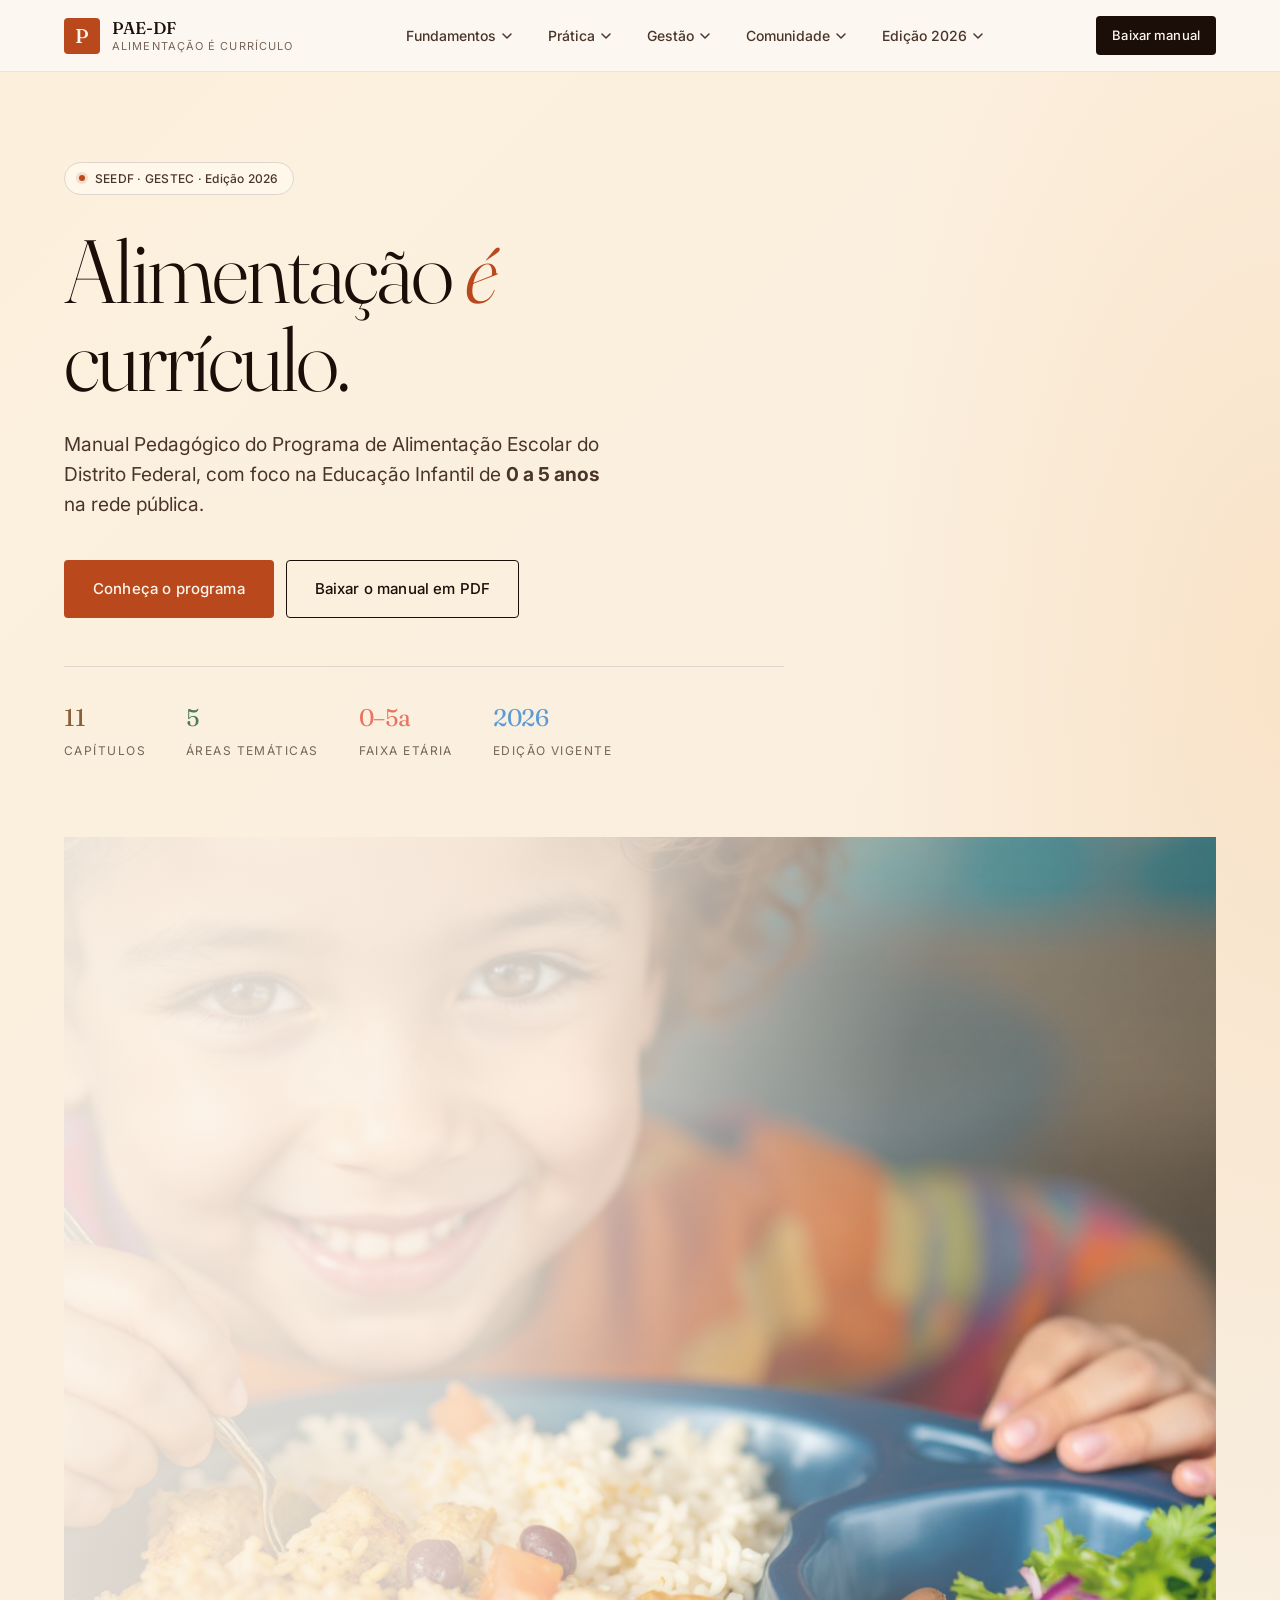
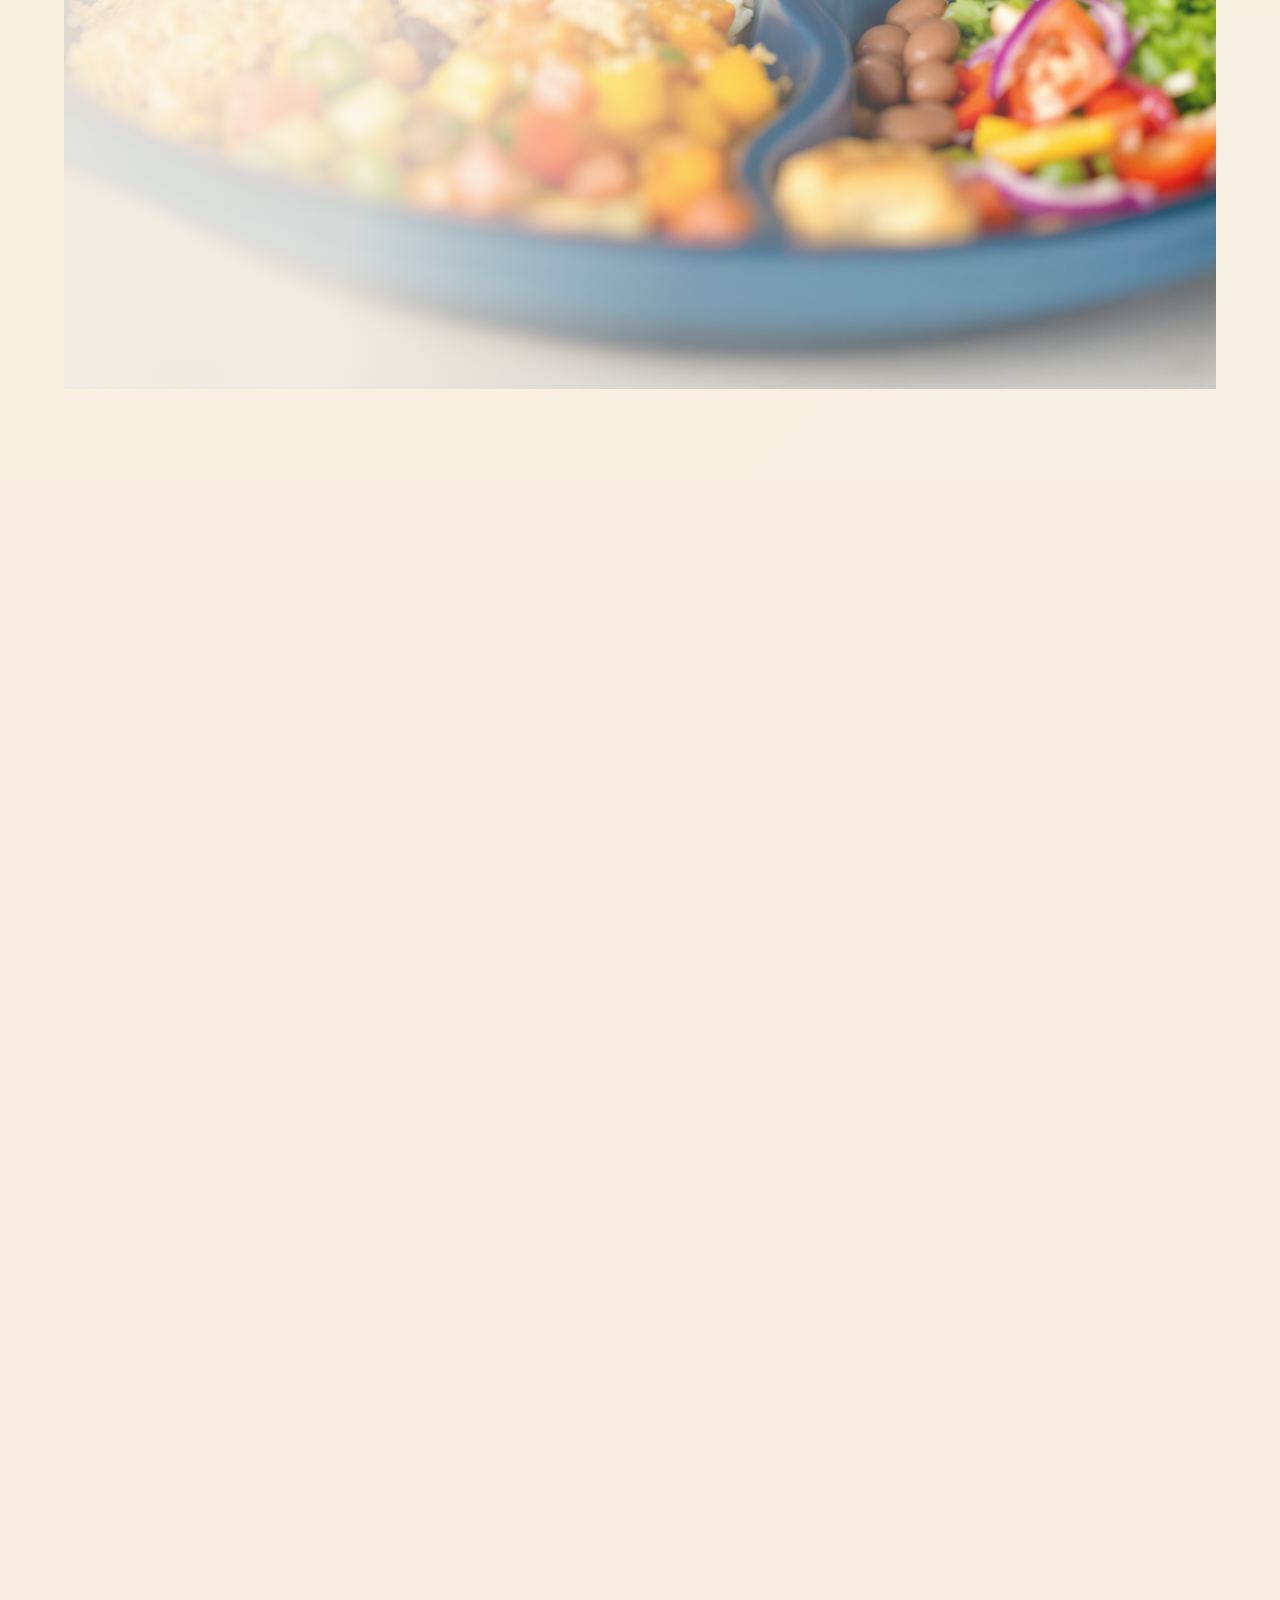
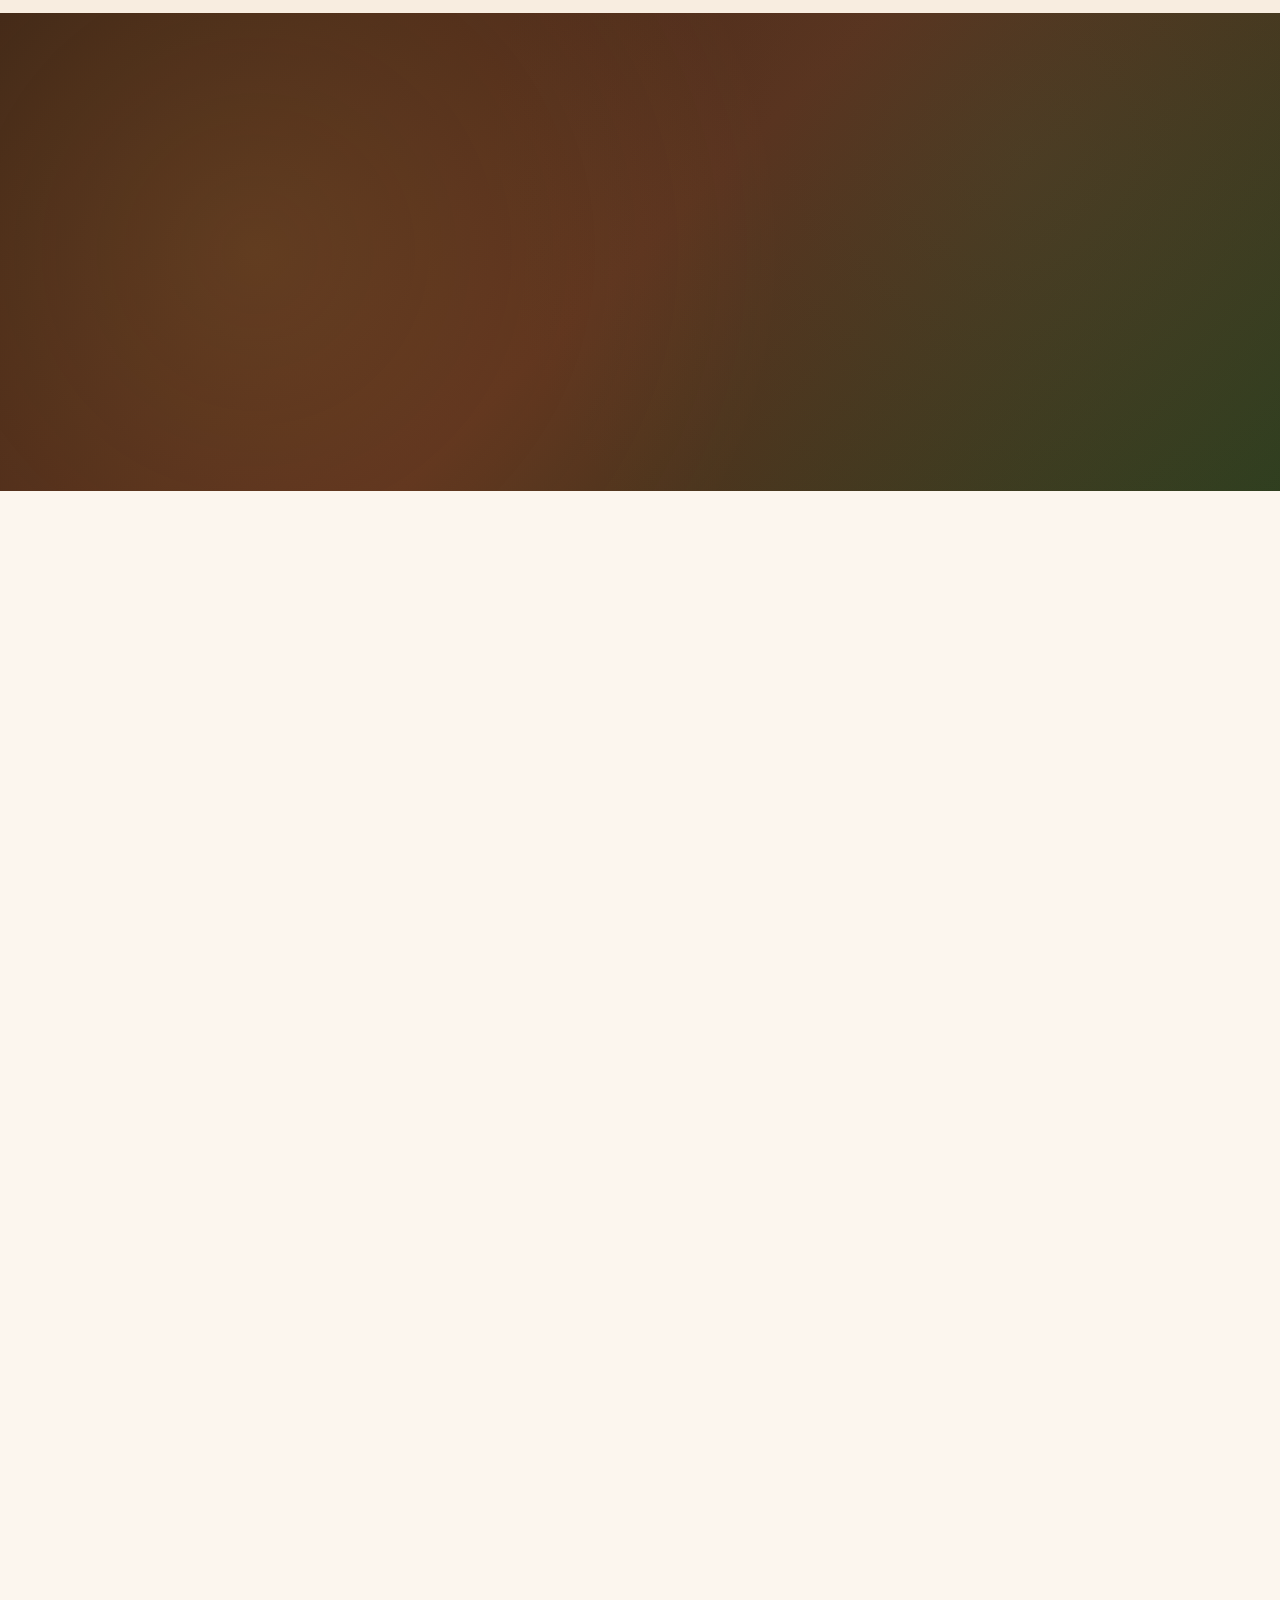
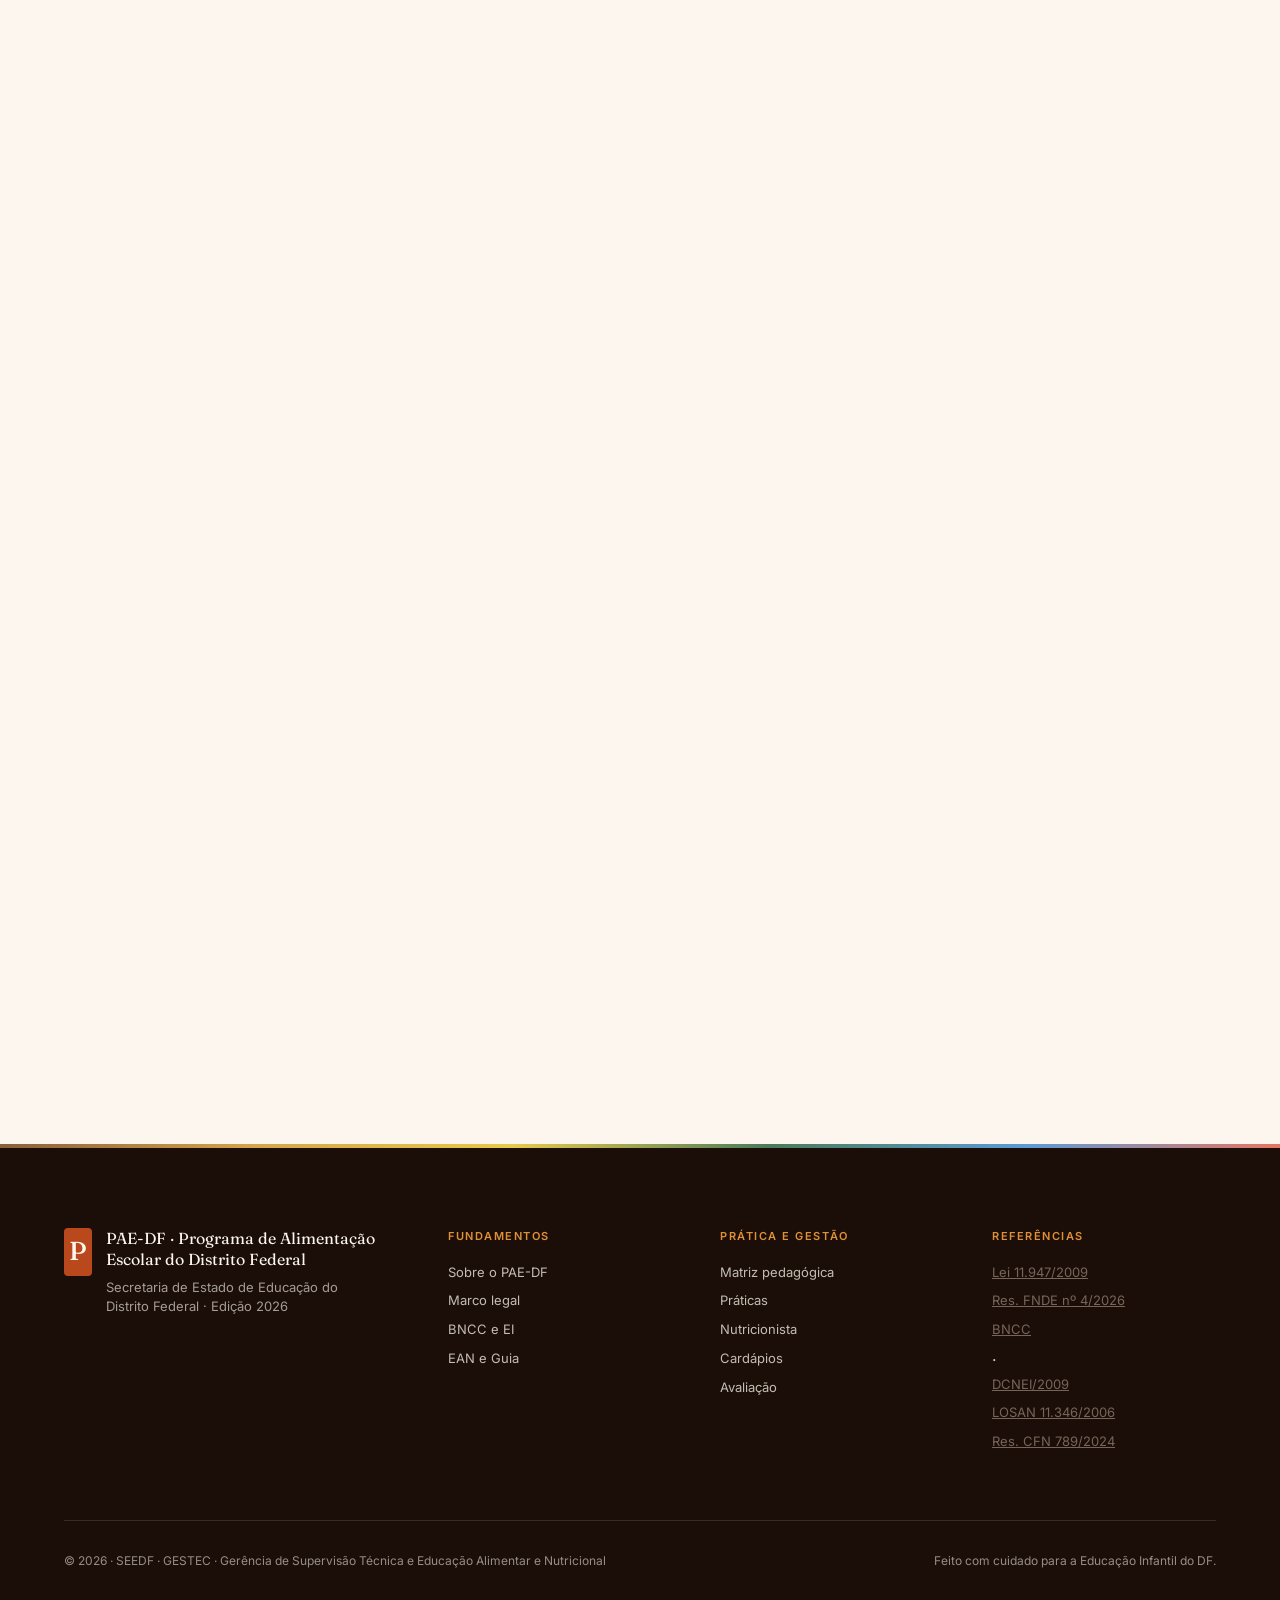
==== commit 37b83fb0: "hero: substitui foto por crianca sorrindo com prato colorido (arroz, frango, feijao, salada) Co-Auth" ====
--- a/index.html
+++ b/index.html
@@ -91,7 +91,7 @@
     </div>
   </div>
   <div class="hero-home-bg" aria-hidden="true">
-    <img src="images/crianca-beterraba-horta.jpg" alt="Criança da Educação Infantil orgulhosa segurando uma beterraba colhida da horta escolar, com colegas ao fundo." />
+    <img src="images/crianca-prato-colorido.png" alt="Criança sorridente da Educação Infantil segurando um prato colorido com arroz, frango, feijão e salada — alimentação escolar saudável." />
   </div>
 </section>
 
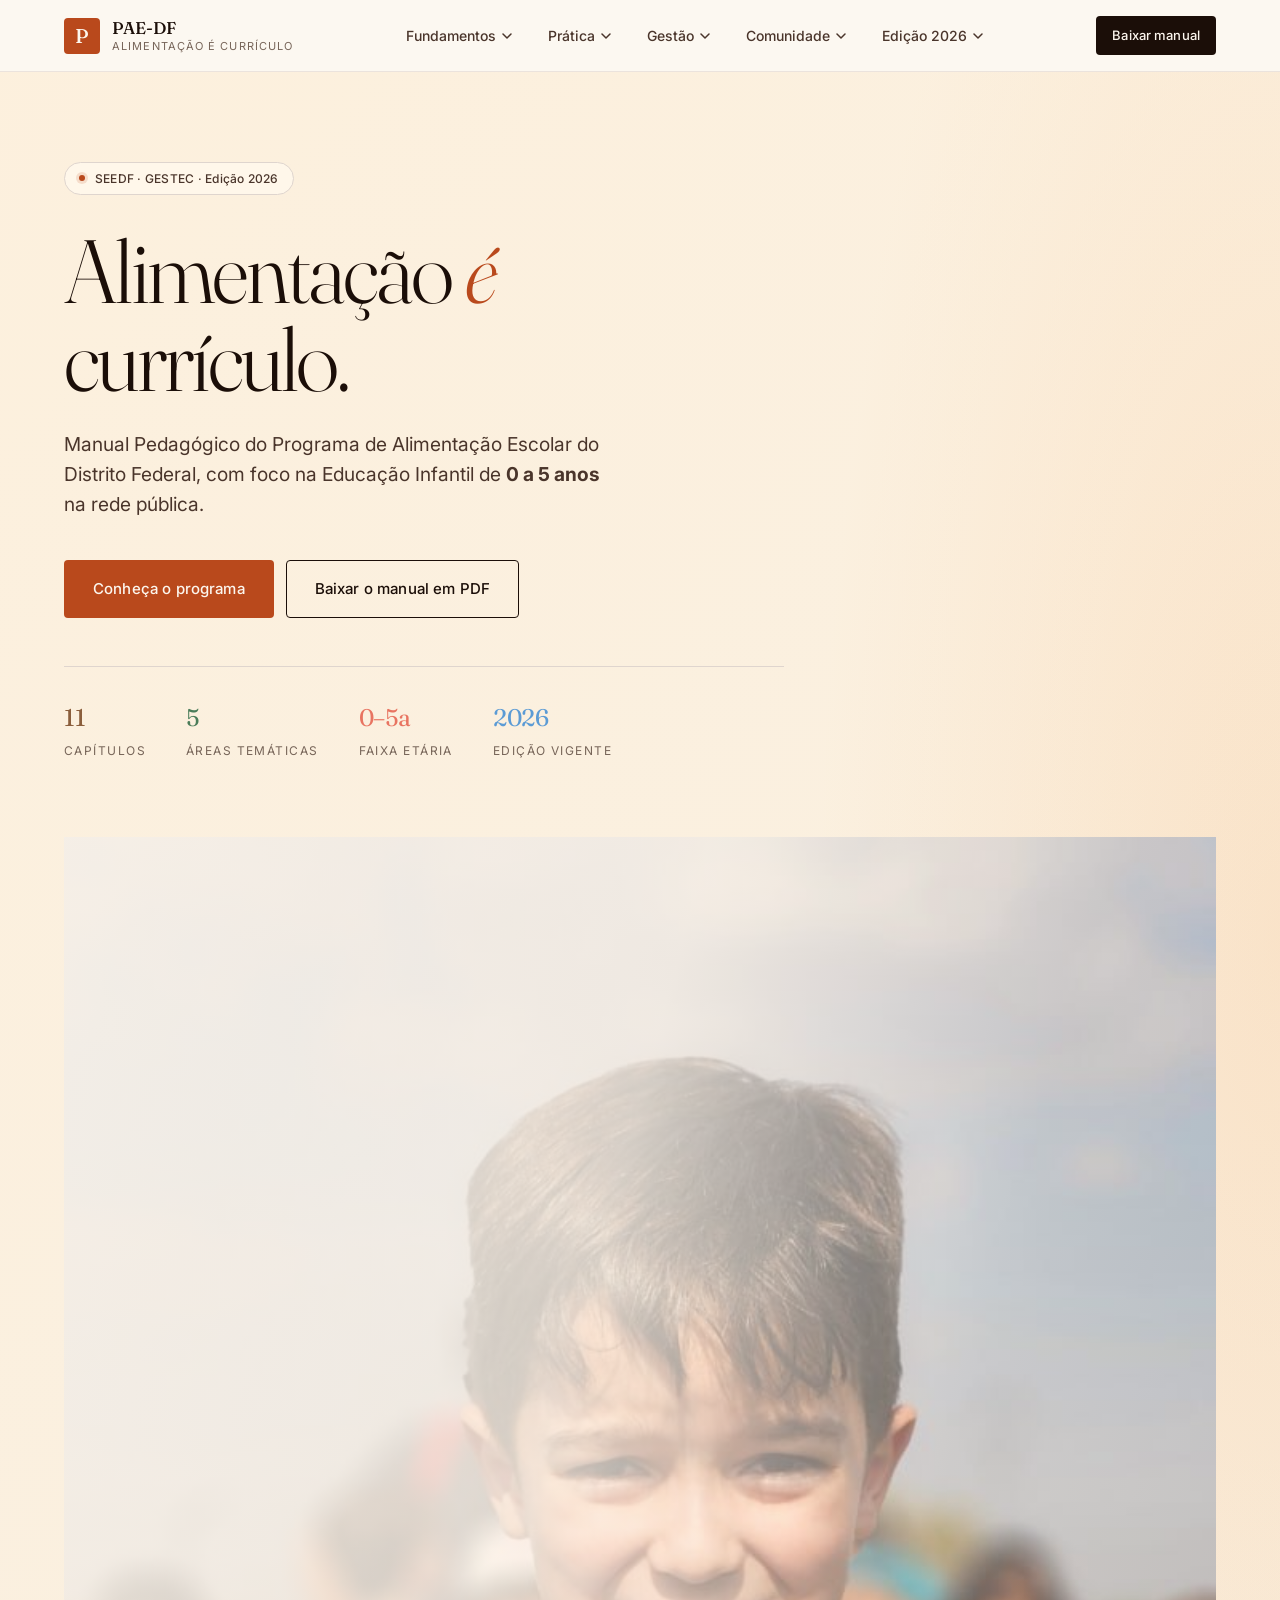
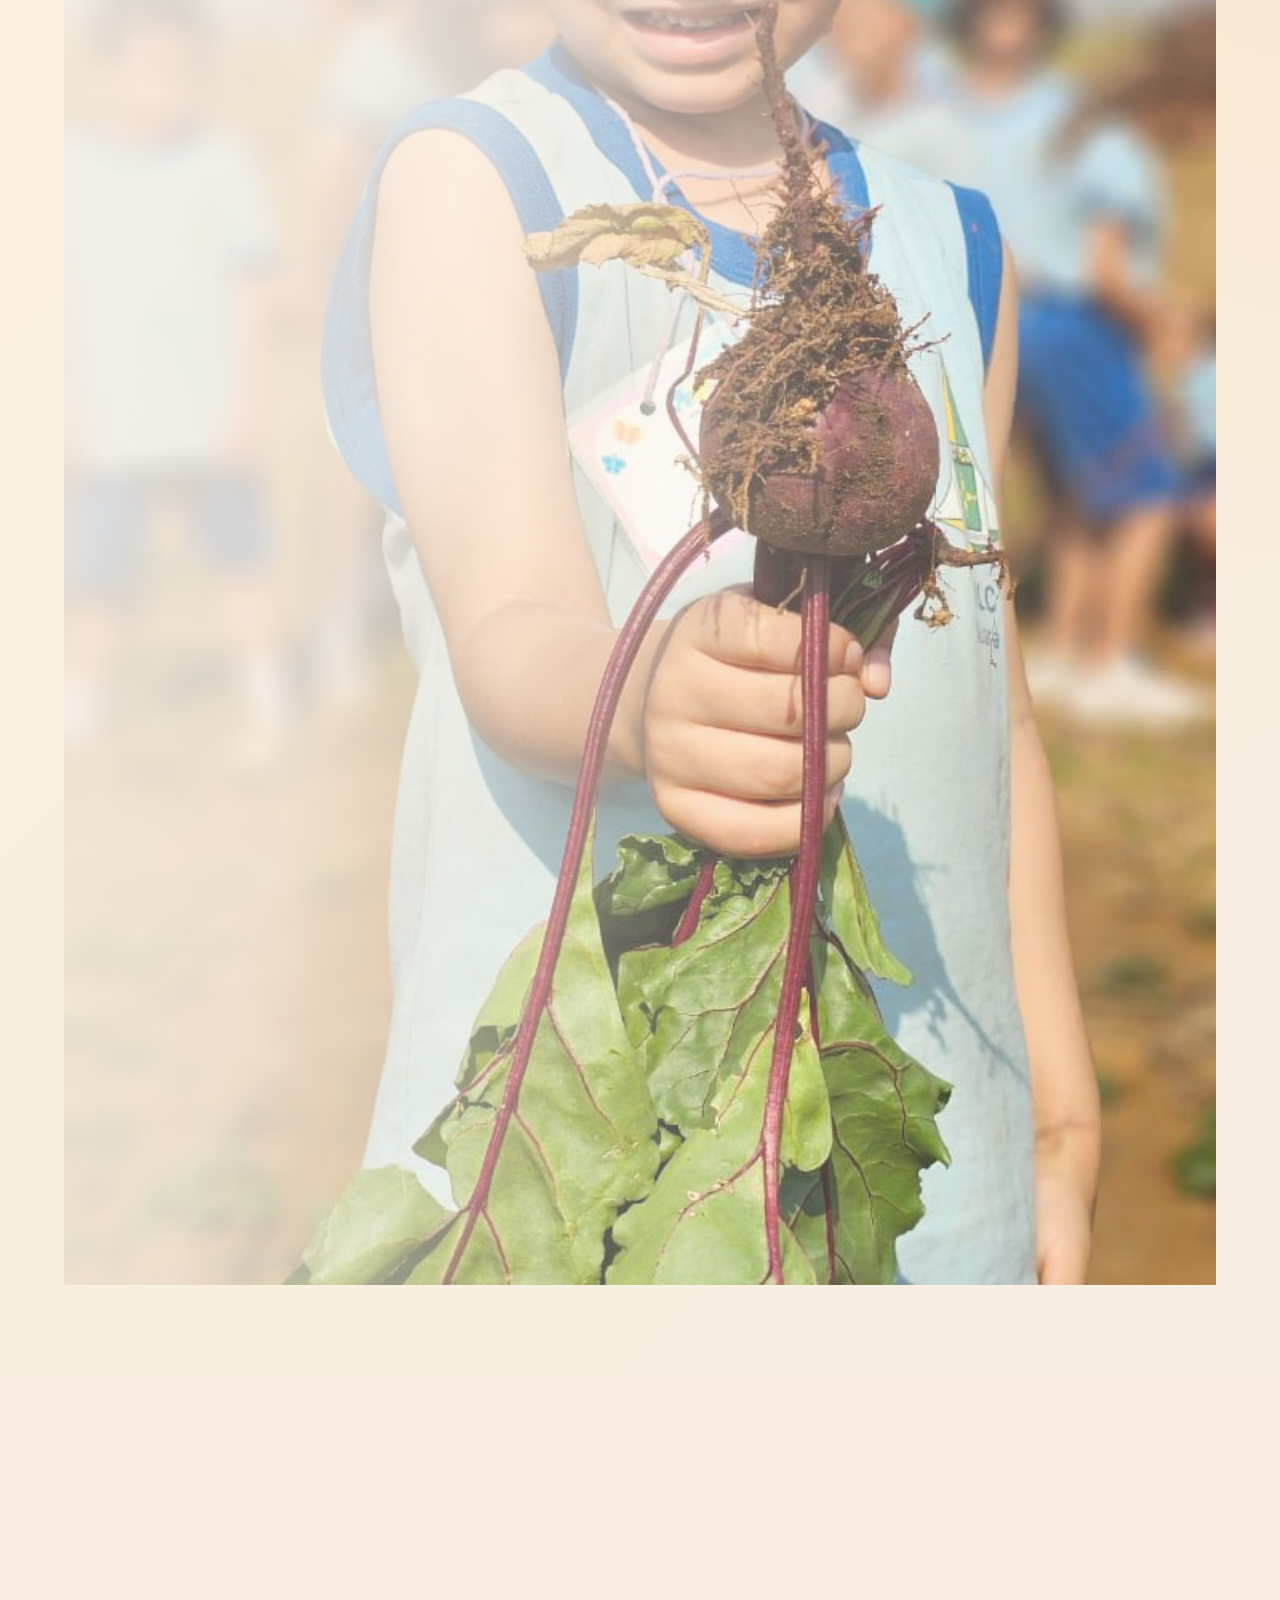
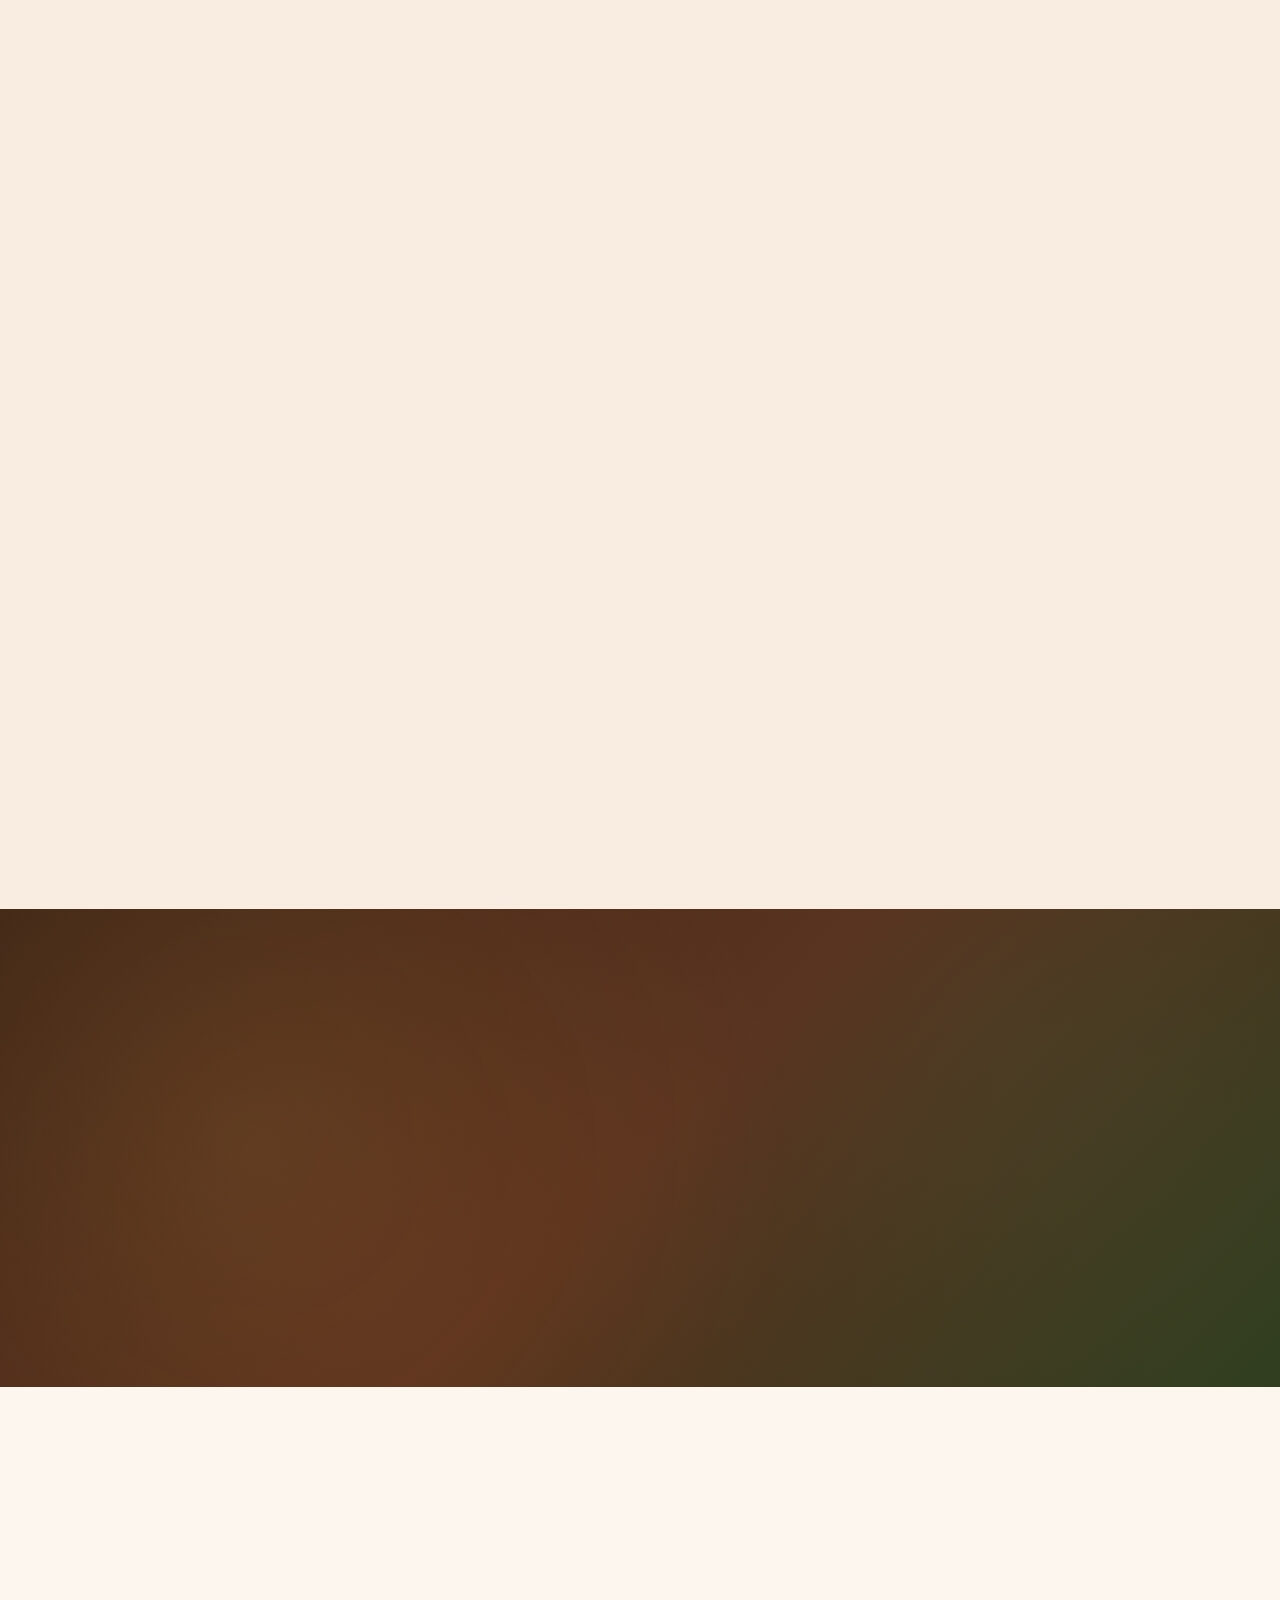
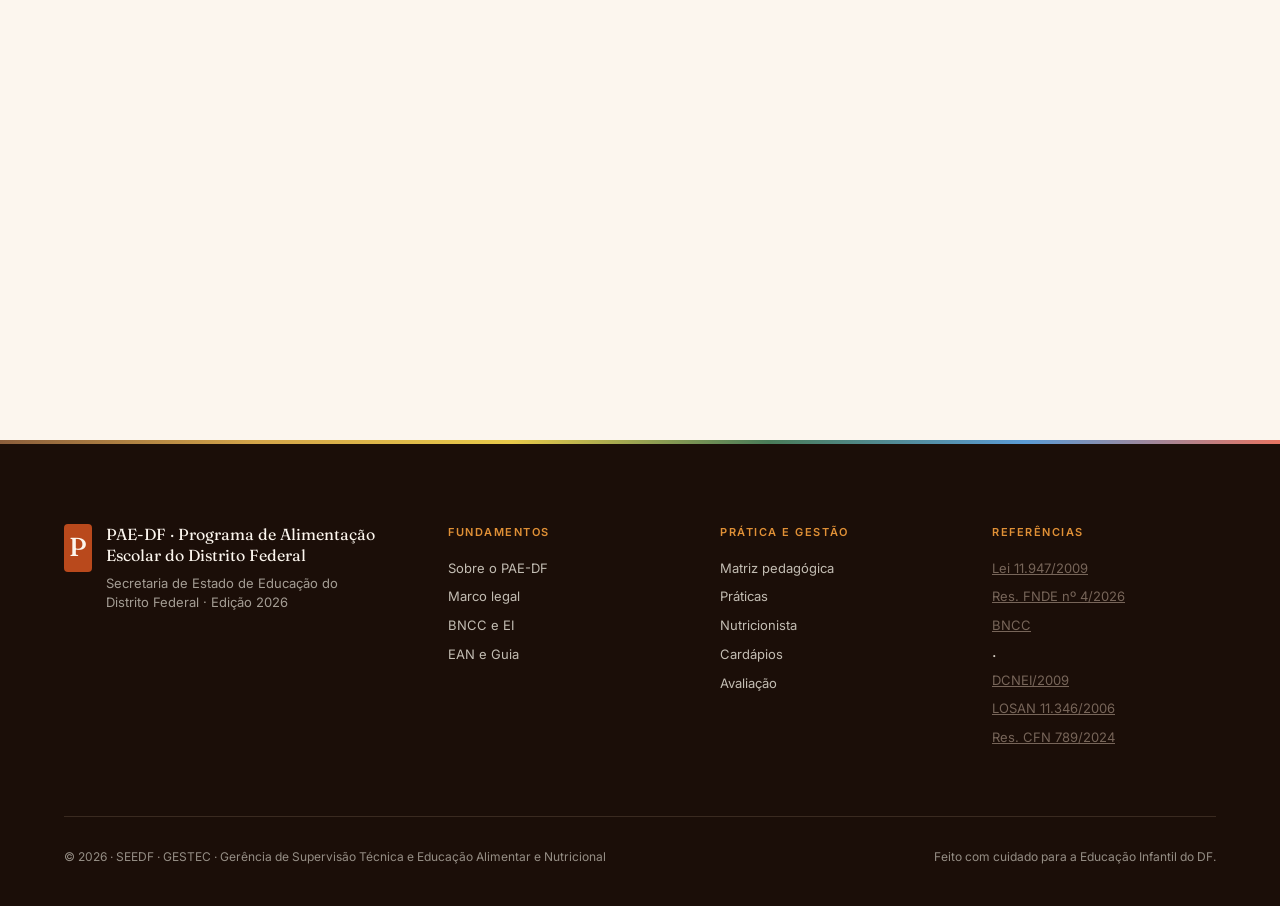
==== commit f504ce56: "hero: volta para a foto da crianca com beterraba da horta escolar Co-Authored-By: Claude Opus 4.7 (1" ====
--- a/index.html
+++ b/index.html
@@ -91,7 +91,7 @@
     </div>
   </div>
   <div class="hero-home-bg" aria-hidden="true">
-    <img src="images/crianca-prato-colorido.png" alt="Criança sorridente da Educação Infantil segurando um prato colorido com arroz, frango, feijão e salada — alimentação escolar saudável." />
+    <img src="images/crianca-beterraba-horta.jpg" alt="Criança da Educação Infantil orgulhosa segurando uma beterraba colhida da horta escolar, com colegas ao fundo." />
   </div>
 </section>
 
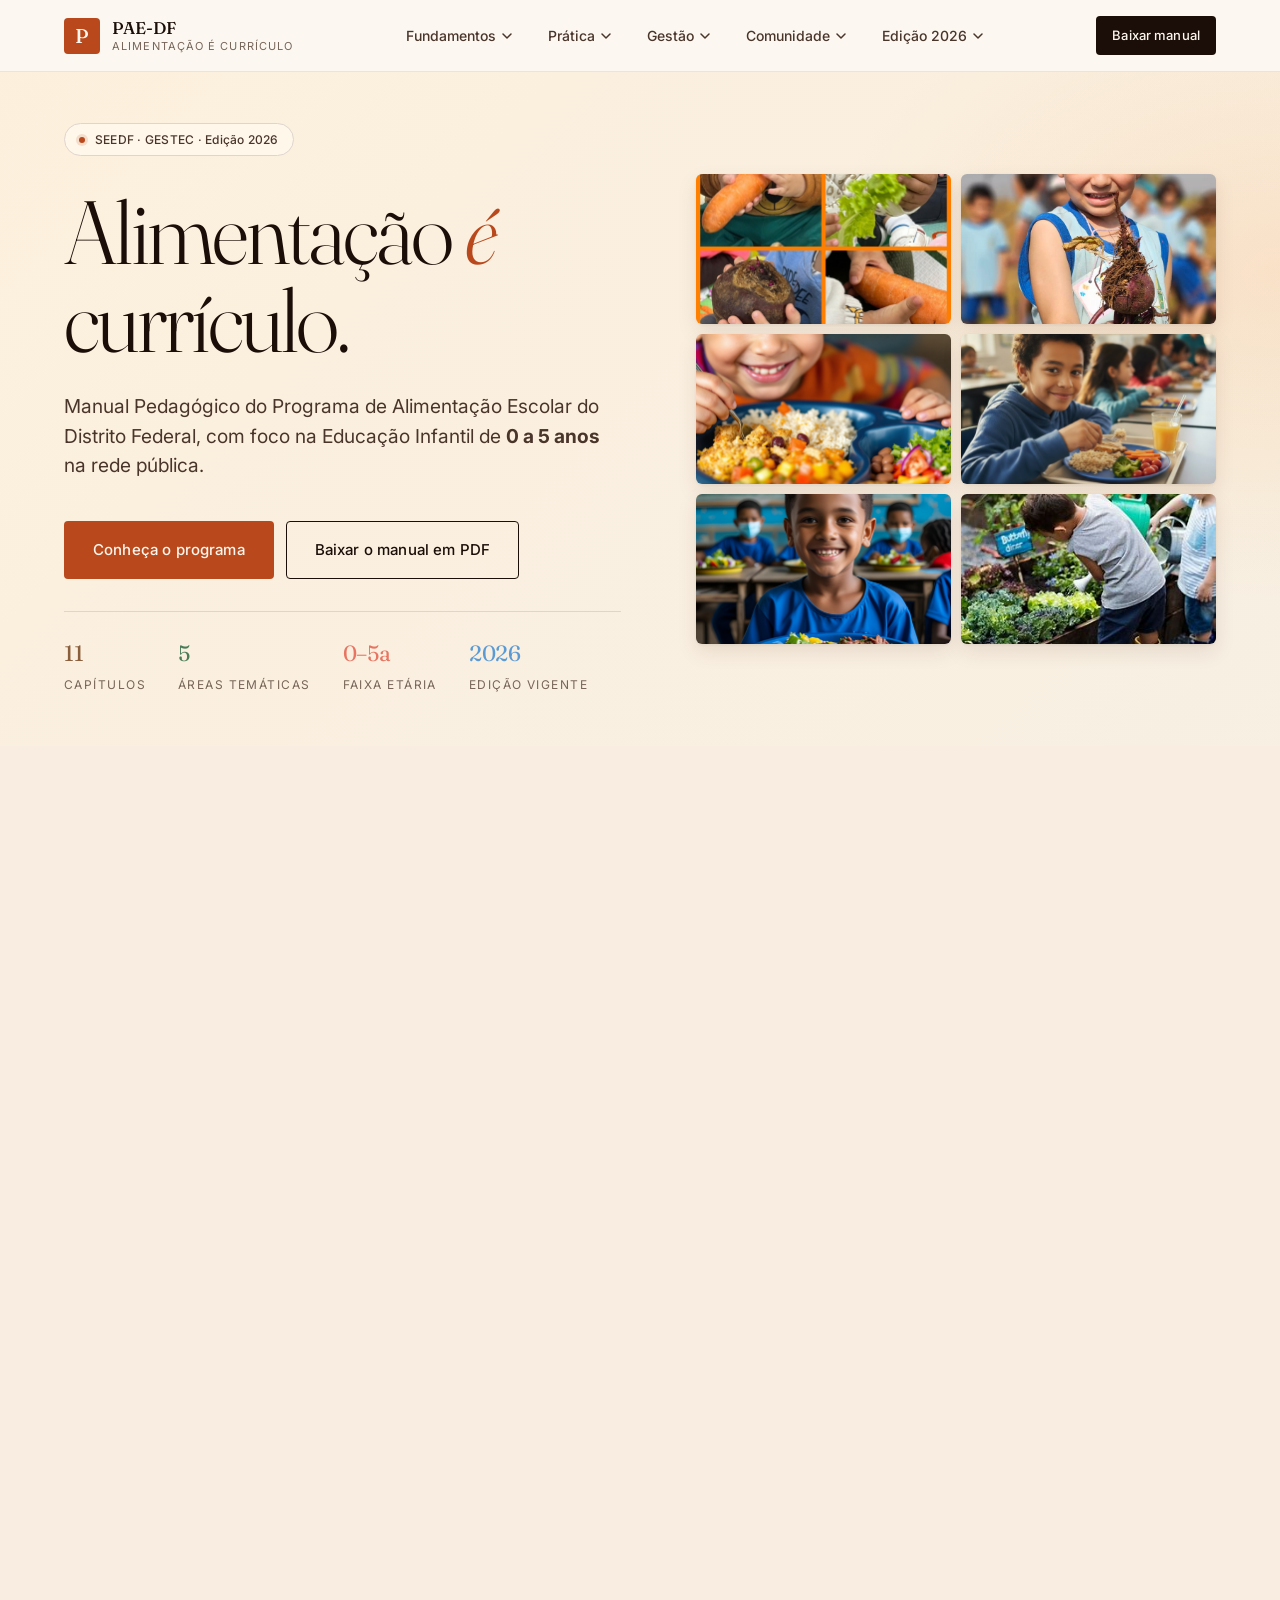
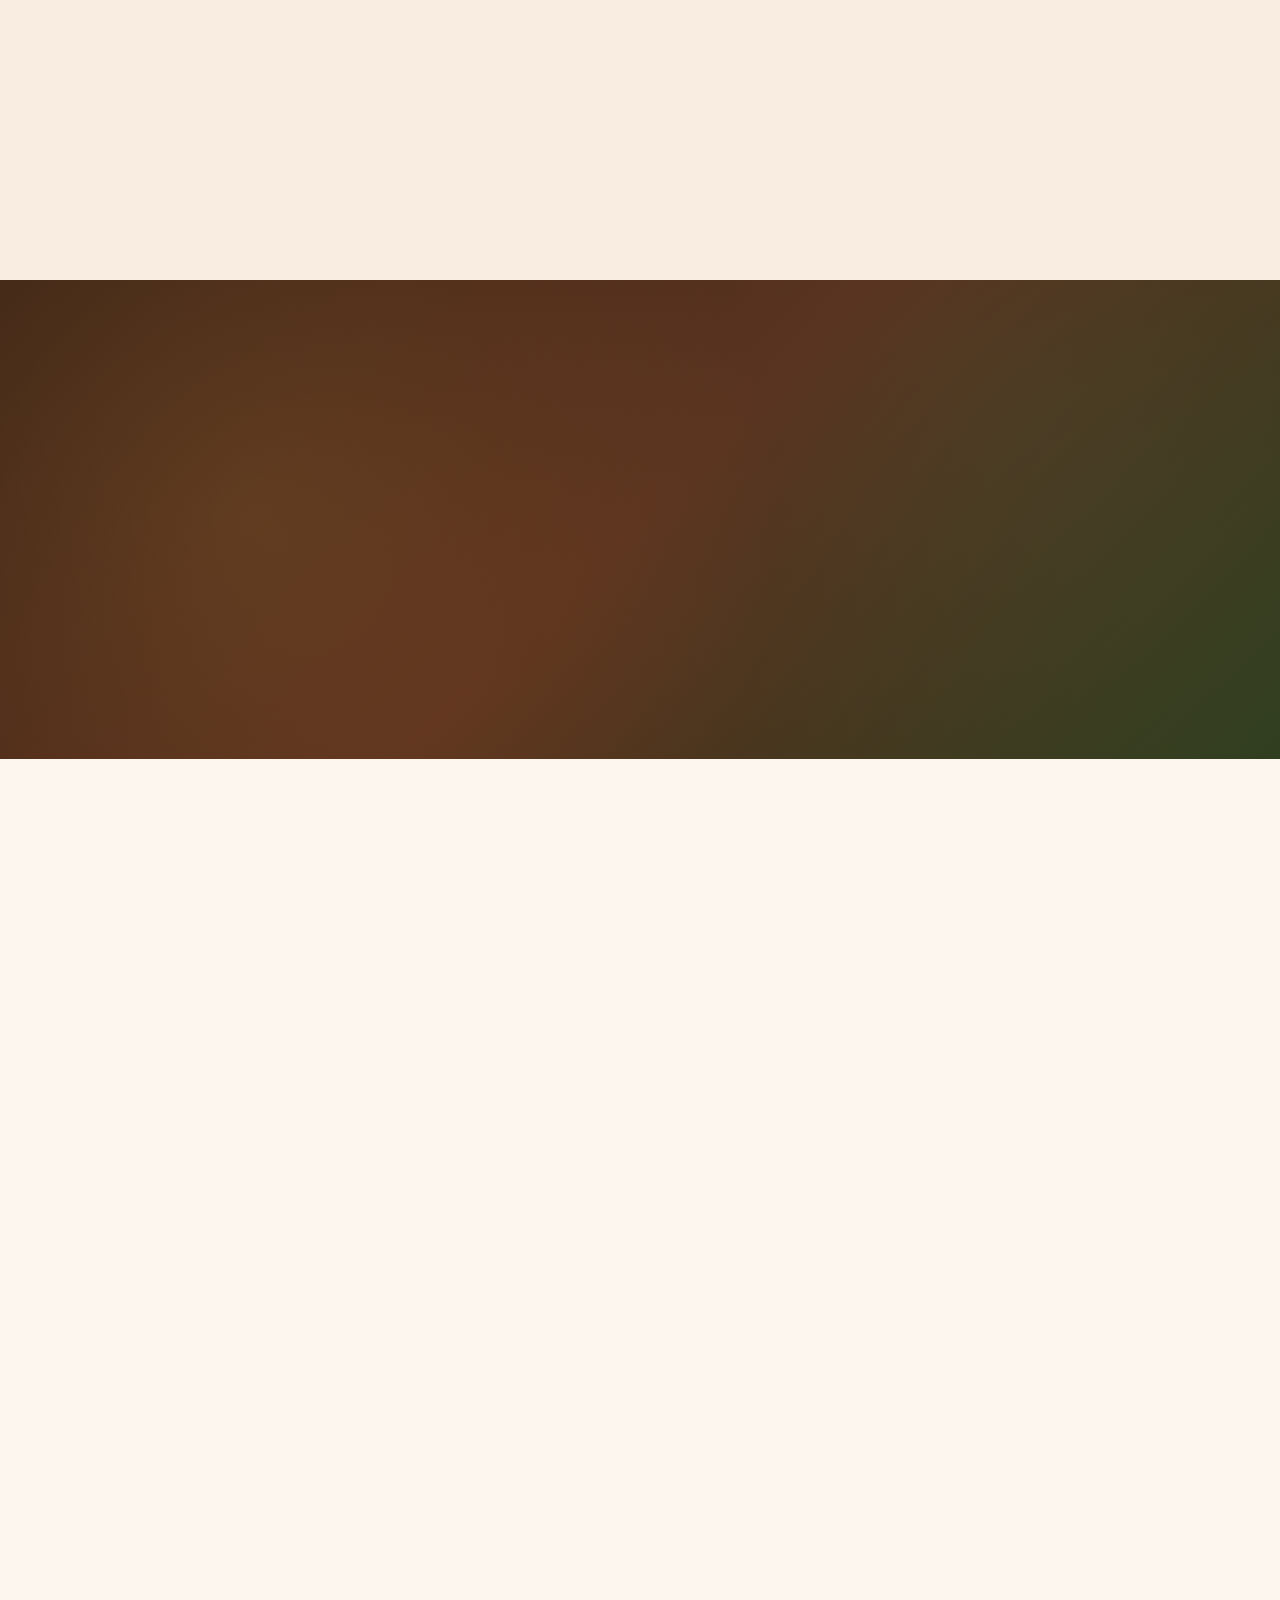
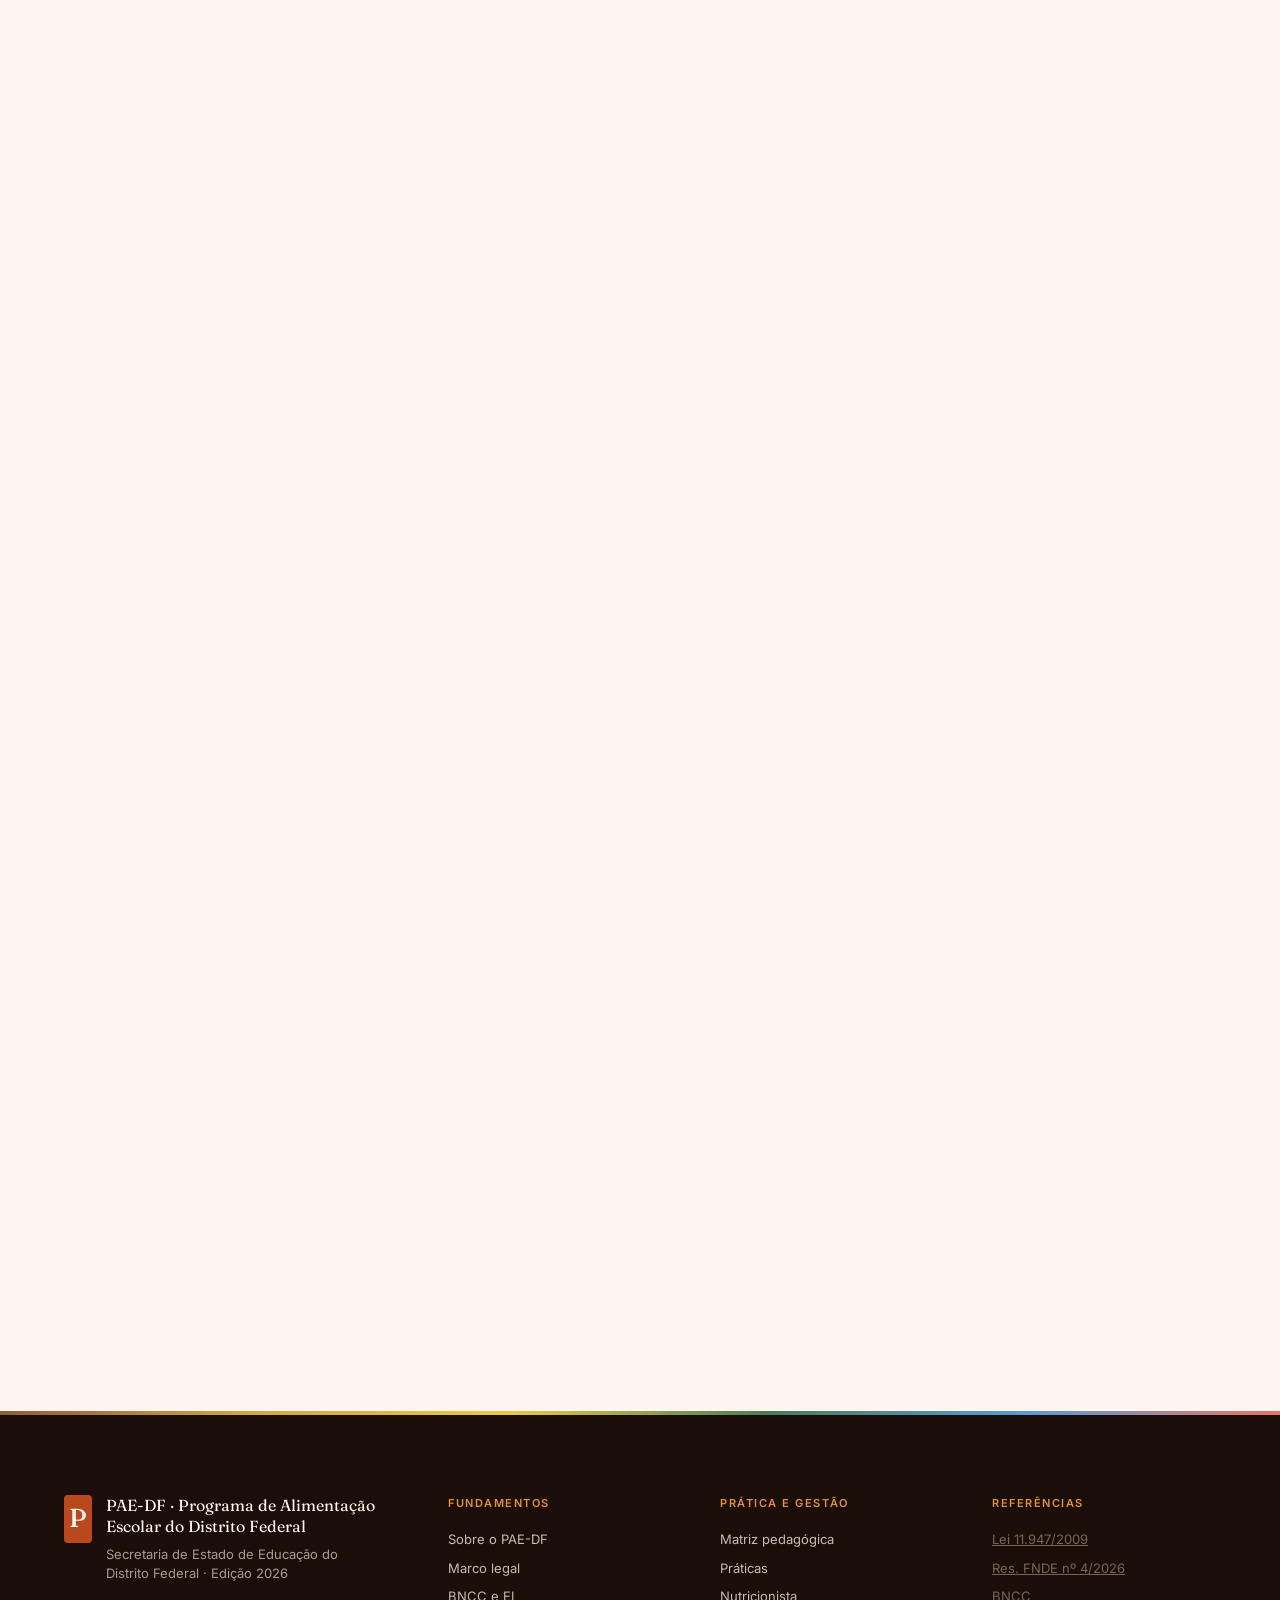
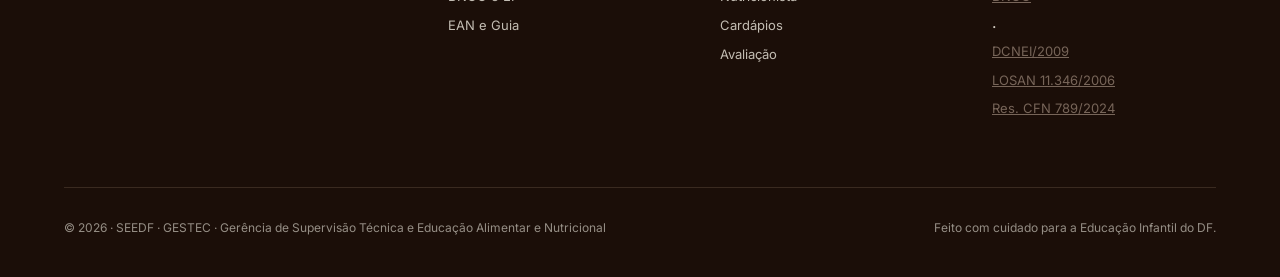
==== commit 03a7edc6: "hero: substitui foto unica por mosaico 2x3 com 6 fotos e reduz altura Layout volta a 2 colunas (text" ====
--- a/index.html
+++ b/index.html
@@ -8,7 +8,7 @@
 <link rel="preconnect" href="https://fonts.googleapis.com">
 <link rel="preconnect" href="https://fonts.gstatic.com" crossorigin>
 <link href="https://fonts.googleapis.com/css2?family=Fraunces:opsz,wght,SOFT@9..144,300..900,0..100&family=Inter:wght@300;400;500;600;700&display=swap" rel="stylesheet">
-<link rel="stylesheet" href="shared.css?v=2" />
+<link rel="stylesheet" href="shared.css?v=3" />
 </head>
 <body>
 
@@ -90,8 +90,13 @@
       <div><strong>2026</strong><span>edição vigente</span></div>
     </div>
   </div>
-  <div class="hero-home-bg" aria-hidden="true">
-    <img src="images/crianca-beterraba-horta.jpg" alt="Criança da Educação Infantil orgulhosa segurando uma beterraba colhida da horta escolar, com colegas ao fundo." />
+  <div class="hero-home-mosaic" aria-hidden="true">
+    <img src="images/mosaico-1-hortalicas.jpg" alt="Mãos pequenas segurando hortaliças frescas — cenoura, alface e beterraba." loading="eager" />
+    <img src="images/mosaico-2-beterraba.jpg" alt="Criança da Educação Infantil orgulhosa segurando uma beterraba colhida da horta escolar." loading="eager" />
+    <img src="images/mosaico-3-prato-colorido.png" alt="Criança sorrindo com prato colorido cheio de arroz, legumes e salada." loading="lazy" />
+    <img src="images/mosaico-4-refeitorio.png" alt="Estudante no refeitório com bandeja de almoço — arroz integral, legumes e suco." loading="lazy" />
+    <img src="images/mosaico-5-prato-arroz-feijao.jpg" alt="Estudante sorrindo com prato de arroz, feijão, carne, salada e legumes no refeitório escolar." loading="lazy" />
+    <img src="images/mosaico-6-horta.jpg" alt="Crianças regando a horta escolar — alimentação que começa no plantio." loading="lazy" />
   </div>
 </section>
 
--- a/shared.css
+++ b/shared.css
@@ -1341,61 +1341,74 @@
 
 
 /* ============================================================
-   HERO BACKGROUND (v2 — imagem do Cerrado como plano de fundo)
+   HERO MOSAIC (v3 — grade 2x3 ao lado do texto, hero reduzido)
    ============================================================ */
 .hero-home {
-  grid-template-columns: 1fr !important;
+  grid-template-columns: 1.05fr 1fr !important;
+  gap: clamp(32px, 5vw, 64px) !important;
   position: relative;
   overflow: hidden;
-  min-height: calc(100vh - var(--nav-h));
+  min-height: 0 !important;
+  padding-top: clamp(32px, 4vw, 56px) !important;
+  padding-bottom: clamp(32px, 4vw, 56px) !important;
   display: grid;
   align-items: center;
-}
-.hero-home-bg {
-  position: absolute;
-  inset: 0;
-  z-index: 0;
-  pointer-events: none;
-}
-.hero-home-bg img {
-  width: 100%;
-  height: 100%;
-  object-fit: cover;
-  object-position: center 60%;
-  display: block;
-}
-/* legibility veil over the illustration */
-.hero-home-bg::after {
-  content: "";
-  position: absolute;
-  inset: 0;
-  background:
-    linear-gradient(
-      105deg,
-      oklch(97% 0.015 75 / 0.92) 0%,
-      oklch(97% 0.015 75 / 0.82) 38%,
-      oklch(97% 0.015 75 / 0.35) 62%,
-      oklch(97% 0.015 75 / 0.05) 100%
-    );
-}
-@media (max-width: 900px) {
-  .hero-home-bg::after {
-    background:
-      linear-gradient(
-        180deg,
-        oklch(97% 0.015 75 / 0.92) 0%,
-        oklch(97% 0.015 75 / 0.85) 55%,
-        oklch(97% 0.015 75 / 0.6) 100%
-      );
-  }
 }
 .hero-home-left {
   position: relative;
   z-index: 2;
-  max-width: 720px;
-}
+  max-width: 640px;
+}
+.hero-home-left .hero-home-ctas { margin-bottom: 32px; }
+.hero-home-left .hero-home-meta { padding-top: 24px; gap: 20px 32px; }
+.hero-home-left .hero-home-meta strong { font-size: 22px; }
+
+/* Mosaic grid 2 cols x 3 rows */
+.hero-home-mosaic {
+  position: relative;
+  z-index: 1;
+  display: grid;
+  grid-template-columns: 1fr 1fr;
+  grid-template-rows: repeat(3, 150px);
+  gap: 10px;
+  width: 100%;
+  max-width: 520px;
+  margin-left: auto;
+  border-radius: 10px;
+}
+.hero-home-mosaic img {
+  width: 100%;
+  height: 100%;
+  min-height: 0;
+  object-fit: cover;
+  display: block;
+  border-radius: 6px;
+  box-shadow: 0 1px 3px oklch(20% 0.02 50 / 0.06), 0 8px 20px oklch(30% 0.08 40 / 0.10);
+  transition: transform var(--t-med), box-shadow var(--t-med);
+}
+.hero-home-mosaic img:hover {
+  transform: scale(1.02);
+  box-shadow: 0 2px 6px oklch(20% 0.02 50 / 0.10), 0 16px 32px oklch(30% 0.08 40 / 0.18);
+}
+
 /* hide legacy right-side card on all sizes */
 .hero-home-right { display: none !important; }
+
+@media (max-width: 900px) {
+  .hero-home {
+    grid-template-columns: 1fr !important;
+    gap: 28px !important;
+    padding-top: 28px !important;
+    padding-bottom: 28px !important;
+  }
+  .hero-home-left { max-width: none; }
+  .hero-home-mosaic {
+    grid-template-rows: repeat(3, 130px);
+    max-width: none;
+    margin-left: 0;
+    order: 1;
+  }
+}
 
 
 
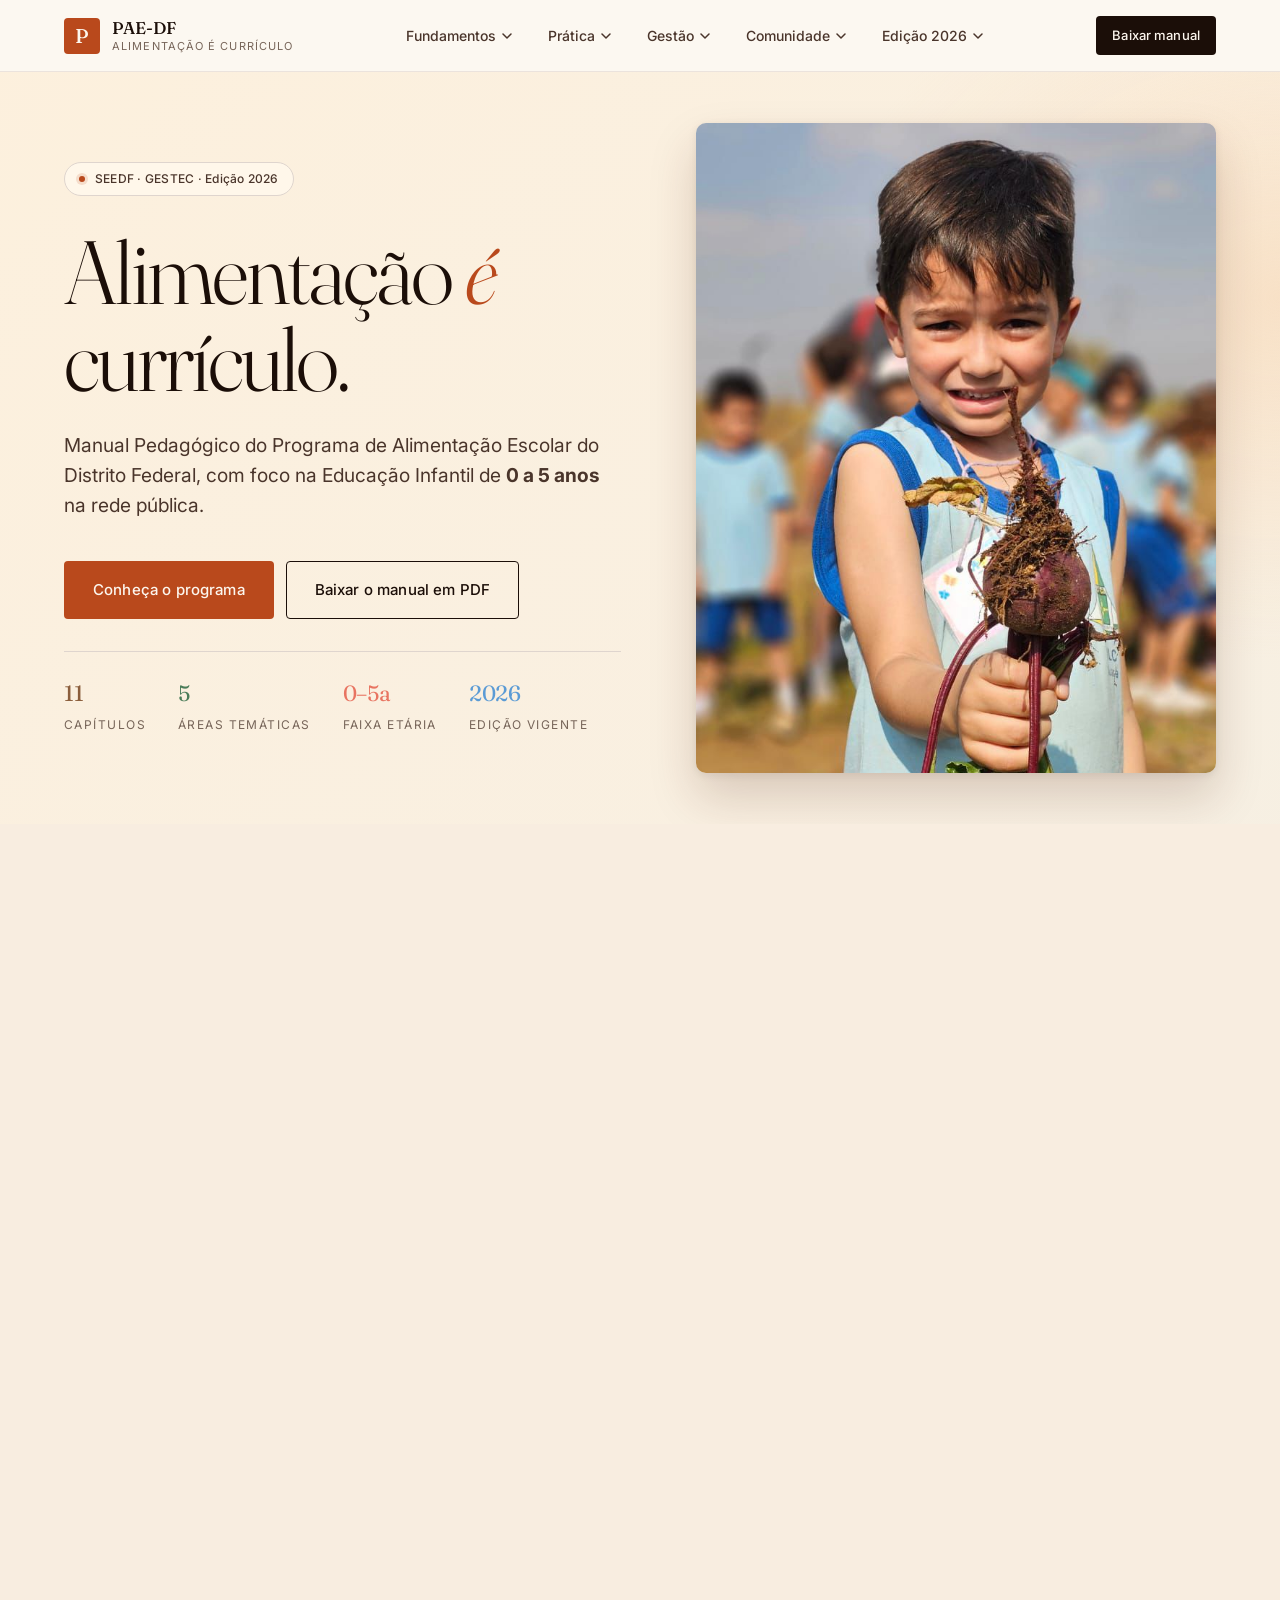
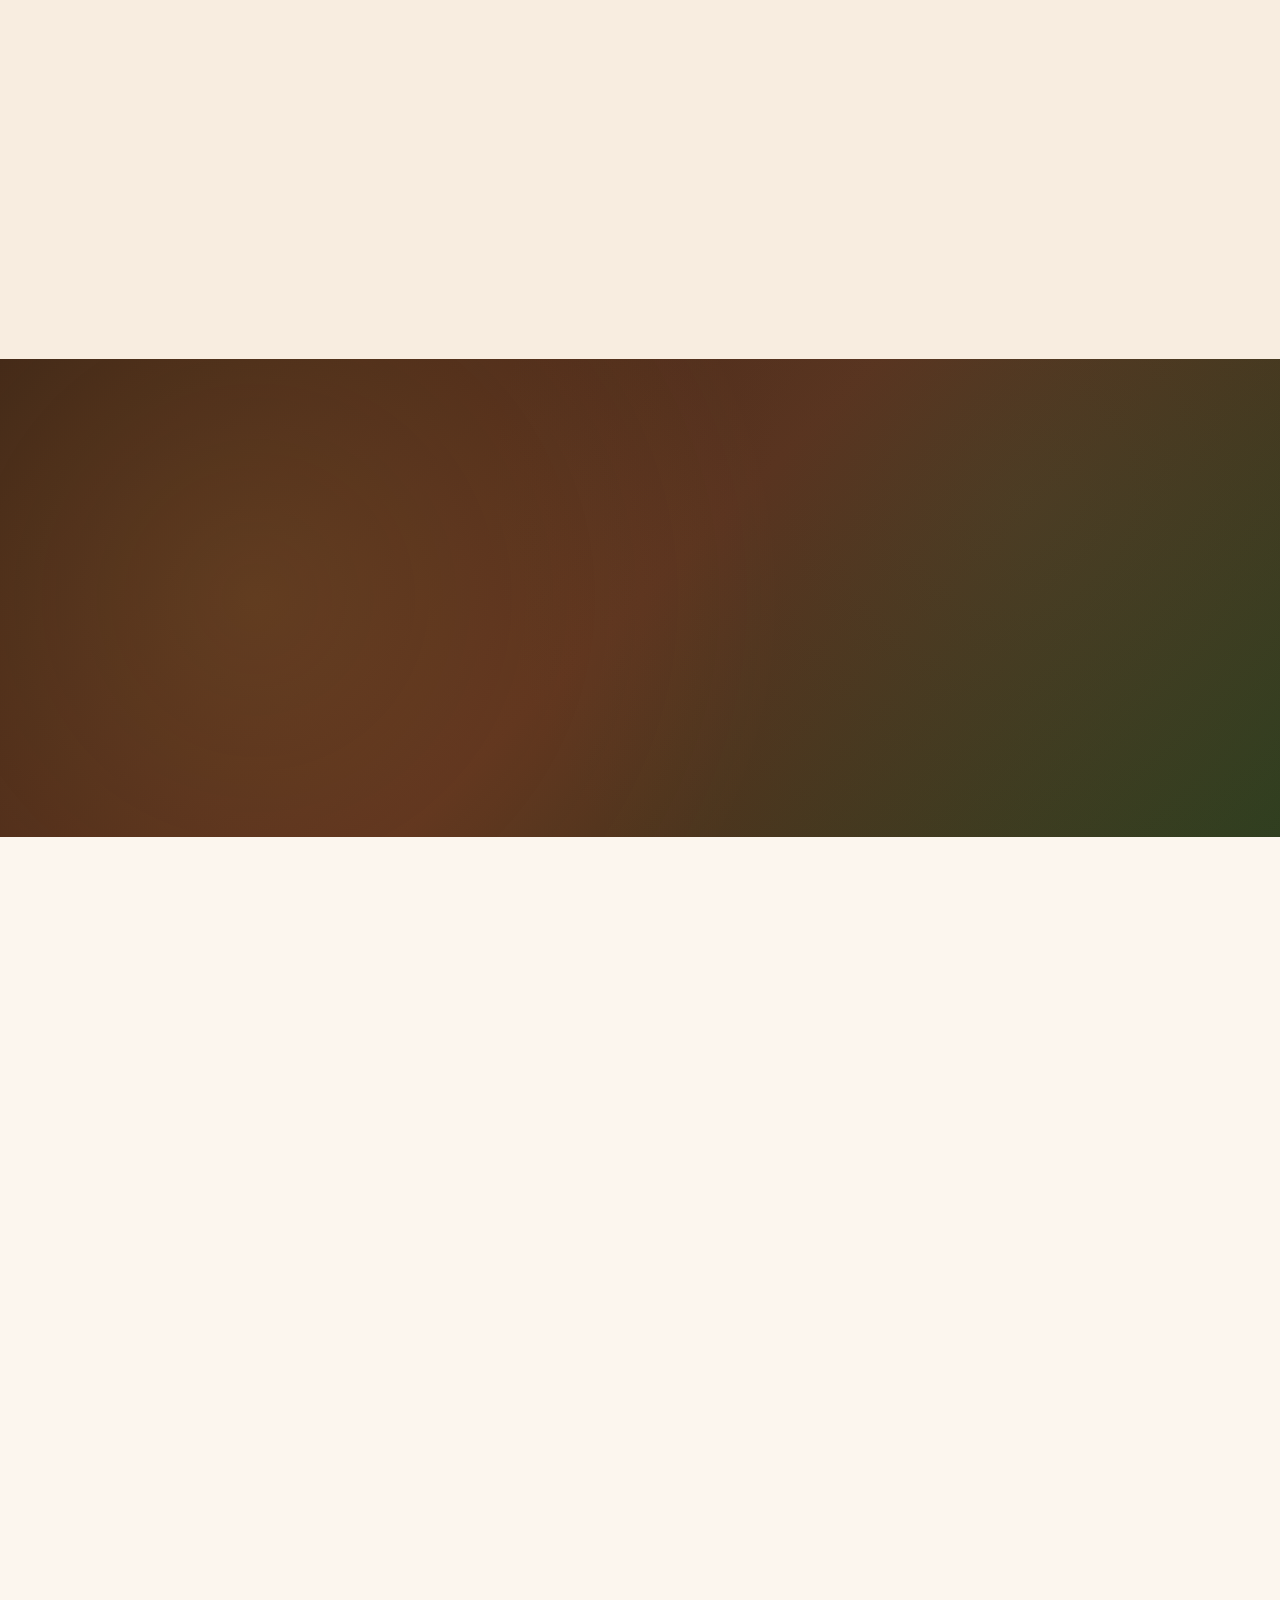
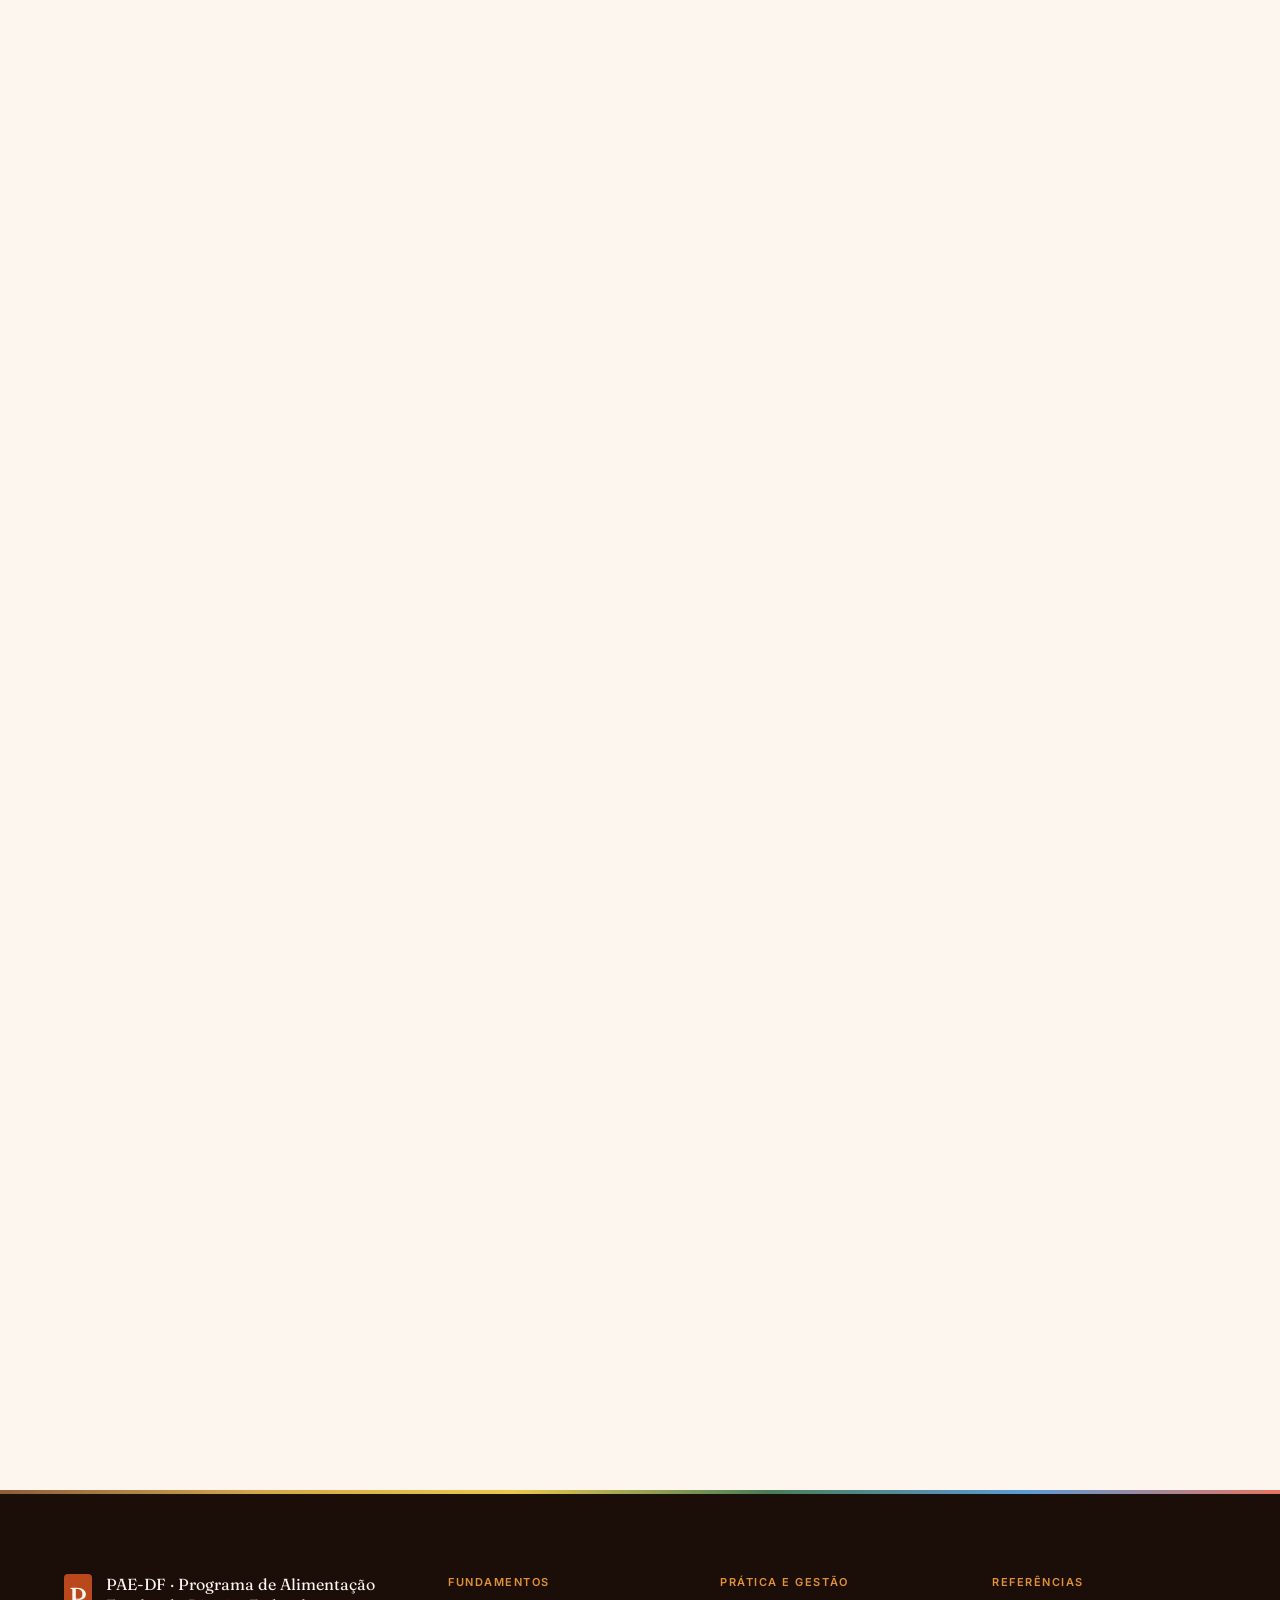
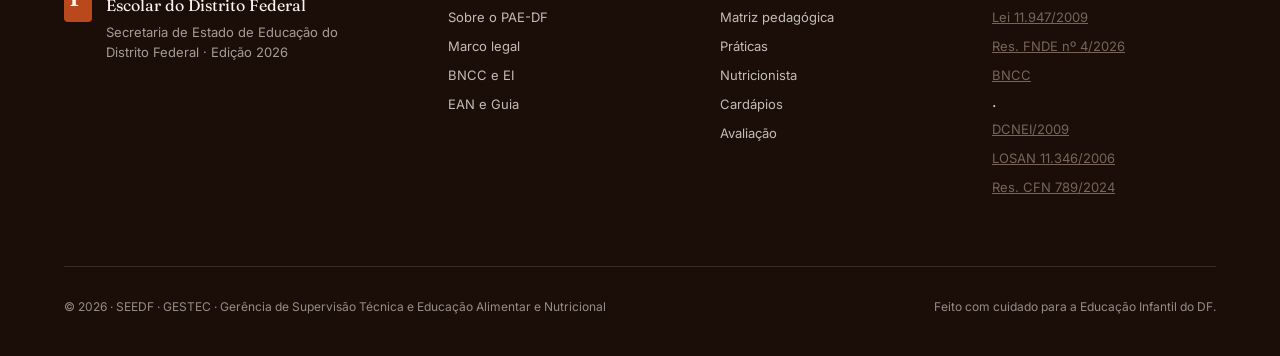
==== commit d92ba760: "hero: reverte mosaico para foto unica (menino com beterraba) Volta para 1 foto a direita do texto, m" ====
--- a/index.html
+++ b/index.html
@@ -8,7 +8,7 @@
 <link rel="preconnect" href="https://fonts.googleapis.com">
 <link rel="preconnect" href="https://fonts.gstatic.com" crossorigin>
 <link href="https://fonts.googleapis.com/css2?family=Fraunces:opsz,wght,SOFT@9..144,300..900,0..100&family=Inter:wght@300;400;500;600;700&display=swap" rel="stylesheet">
-<link rel="stylesheet" href="shared.css?v=3" />
+<link rel="stylesheet" href="shared.css?v=4" />
 </head>
 <body>
 
@@ -90,13 +90,8 @@
       <div><strong>2026</strong><span>edição vigente</span></div>
     </div>
   </div>
-  <div class="hero-home-mosaic" aria-hidden="true">
-    <img src="images/mosaico-1-hortalicas.jpg" alt="Mãos pequenas segurando hortaliças frescas — cenoura, alface e beterraba." loading="eager" />
+  <div class="hero-home-photo" aria-hidden="true">
     <img src="images/mosaico-2-beterraba.jpg" alt="Criança da Educação Infantil orgulhosa segurando uma beterraba colhida da horta escolar." loading="eager" />
-    <img src="images/mosaico-3-prato-colorido.png" alt="Criança sorrindo com prato colorido cheio de arroz, legumes e salada." loading="lazy" />
-    <img src="images/mosaico-4-refeitorio.png" alt="Estudante no refeitório com bandeja de almoço — arroz integral, legumes e suco." loading="lazy" />
-    <img src="images/mosaico-5-prato-arroz-feijao.jpg" alt="Estudante sorrindo com prato de arroz, feijão, carne, salada e legumes no refeitório escolar." loading="lazy" />
-    <img src="images/mosaico-6-horta.jpg" alt="Crianças regando a horta escolar — alimentação que começa no plantio." loading="lazy" />
   </div>
 </section>
 
--- a/shared.css
+++ b/shared.css
@@ -1341,7 +1341,7 @@
 
 
 /* ============================================================
-   HERO MOSAIC (v3 — grade 2x3 ao lado do texto, hero reduzido)
+   HERO PHOTO (v4 — foto unica ao lado do texto, hero compacto)
    ============================================================ */
 .hero-home {
   grid-template-columns: 1.05fr 1fr !important;
@@ -1363,32 +1363,23 @@
 .hero-home-left .hero-home-meta { padding-top: 24px; gap: 20px 32px; }
 .hero-home-left .hero-home-meta strong { font-size: 22px; }
 
-/* Mosaic grid 2 cols x 3 rows */
-.hero-home-mosaic {
+.hero-home-photo {
   position: relative;
   z-index: 1;
-  display: grid;
-  grid-template-columns: 1fr 1fr;
-  grid-template-rows: repeat(3, 150px);
-  gap: 10px;
   width: 100%;
   max-width: 520px;
   margin-left: auto;
+  aspect-ratio: 4 / 5;
   border-radius: 10px;
-}
-.hero-home-mosaic img {
+  overflow: hidden;
+  box-shadow: 0 2px 8px oklch(20% 0.02 50 / 0.08), 0 24px 48px oklch(30% 0.08 40 / 0.18);
+}
+.hero-home-photo img {
   width: 100%;
   height: 100%;
-  min-height: 0;
   object-fit: cover;
+  object-position: center 30%;
   display: block;
-  border-radius: 6px;
-  box-shadow: 0 1px 3px oklch(20% 0.02 50 / 0.06), 0 8px 20px oklch(30% 0.08 40 / 0.10);
-  transition: transform var(--t-med), box-shadow var(--t-med);
-}
-.hero-home-mosaic img:hover {
-  transform: scale(1.02);
-  box-shadow: 0 2px 6px oklch(20% 0.02 50 / 0.10), 0 16px 32px oklch(30% 0.08 40 / 0.18);
 }
 
 /* hide legacy right-side card on all sizes */
@@ -1402,8 +1393,8 @@
     padding-bottom: 28px !important;
   }
   .hero-home-left { max-width: none; }
-  .hero-home-mosaic {
-    grid-template-rows: repeat(3, 130px);
+  .hero-home-photo {
+    aspect-ratio: 16 / 10;
     max-width: none;
     margin-left: 0;
     order: 1;
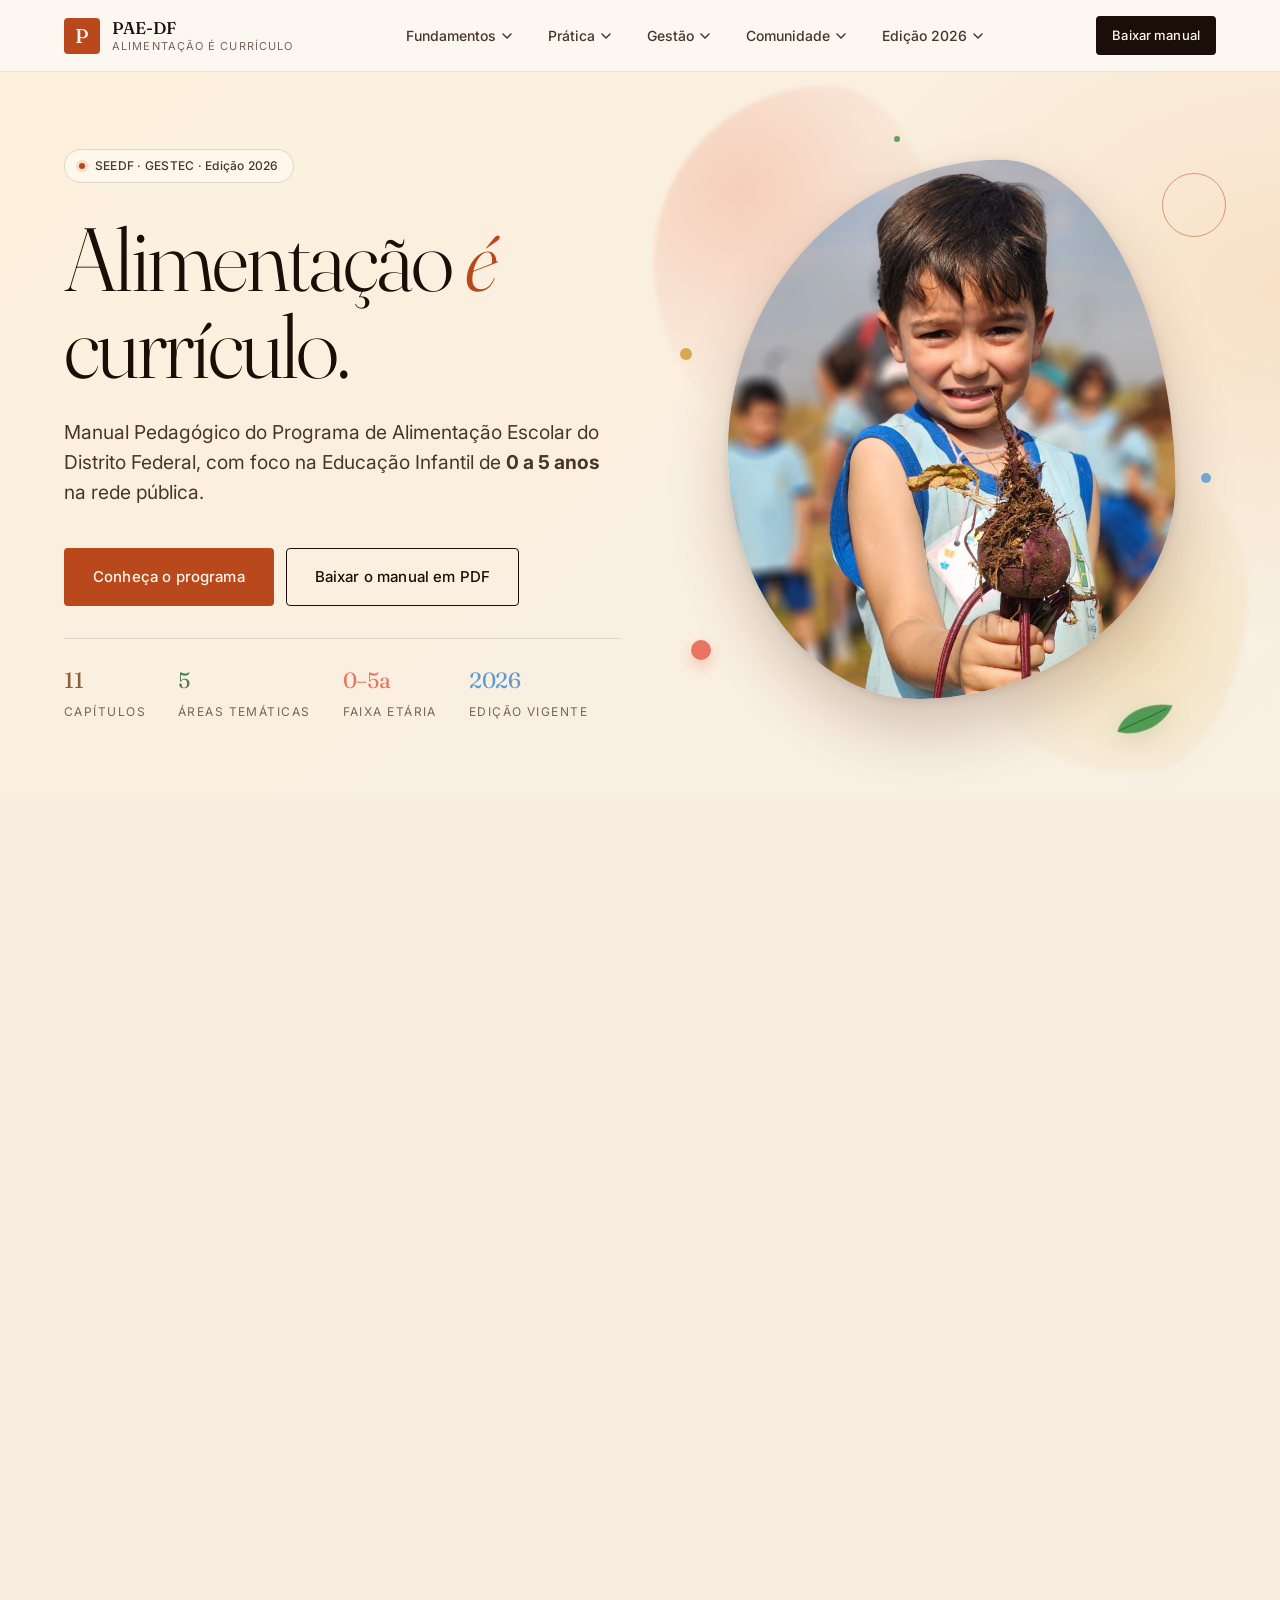
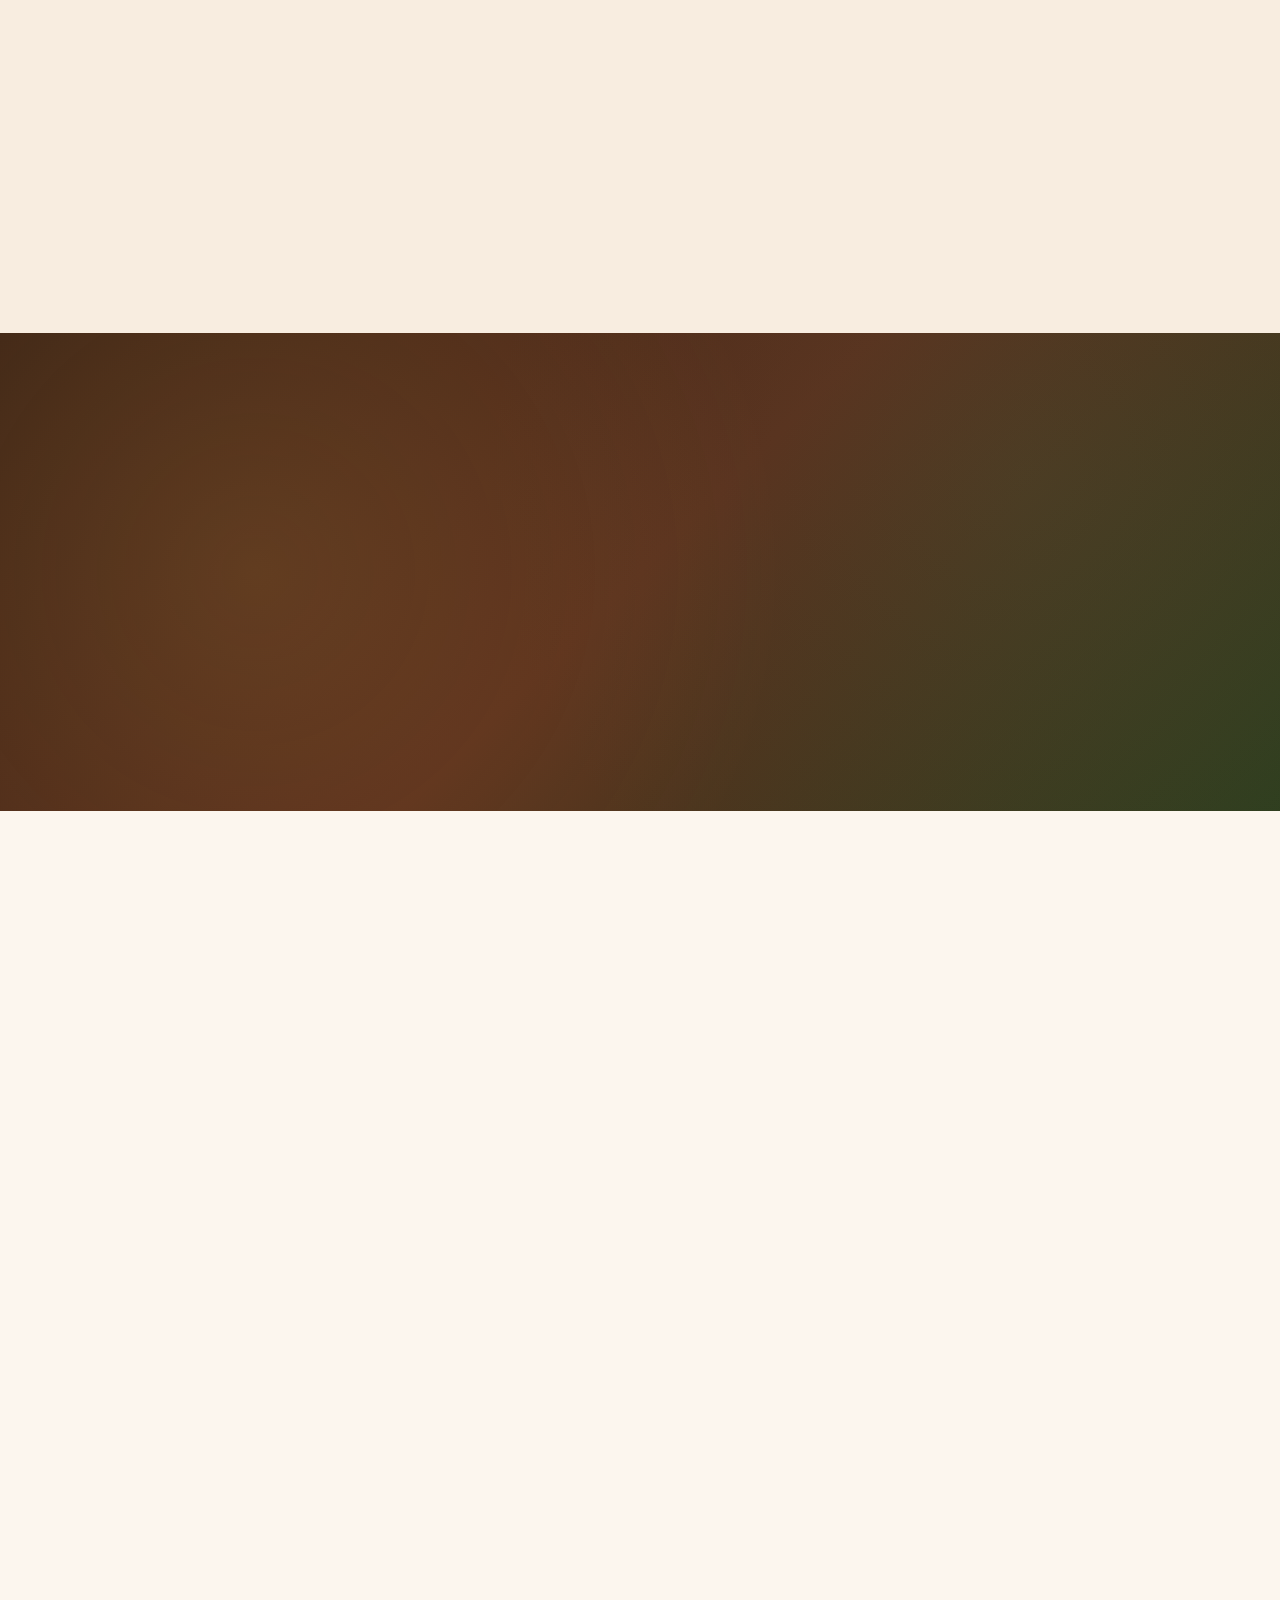
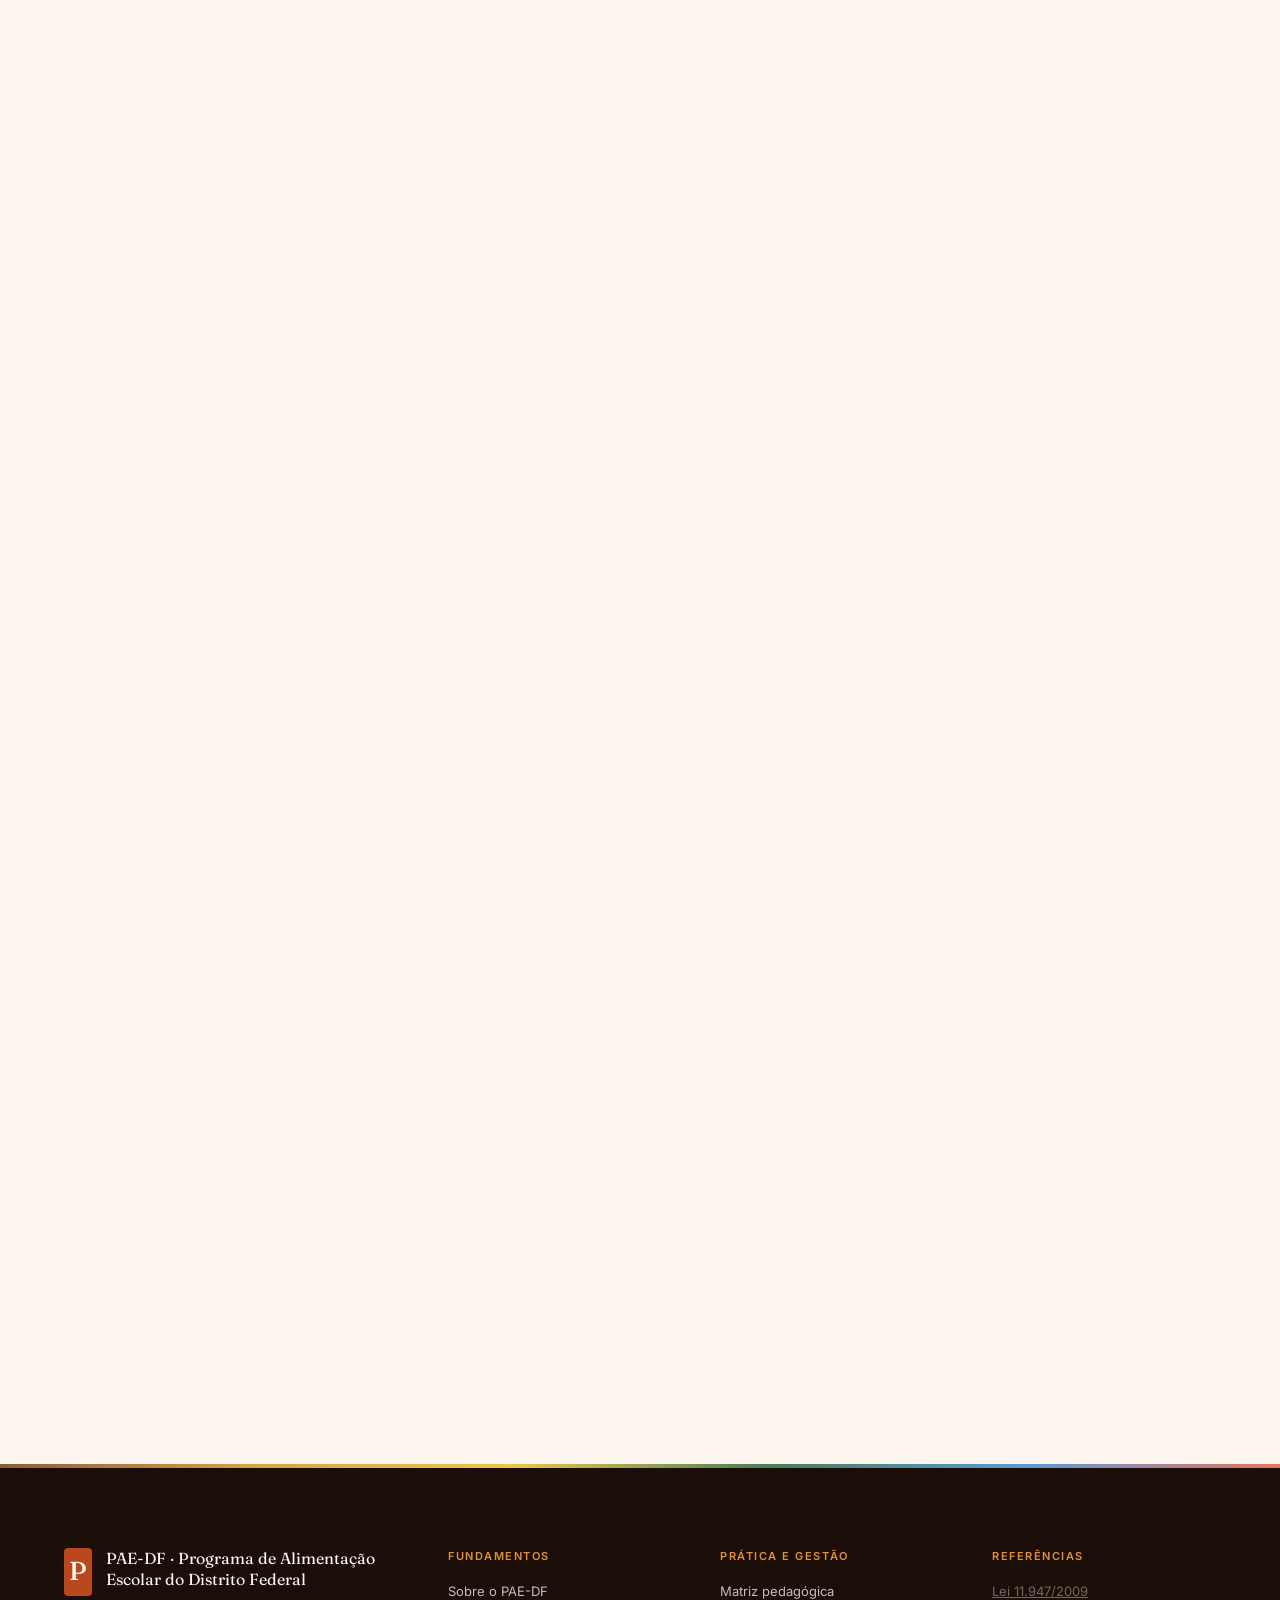
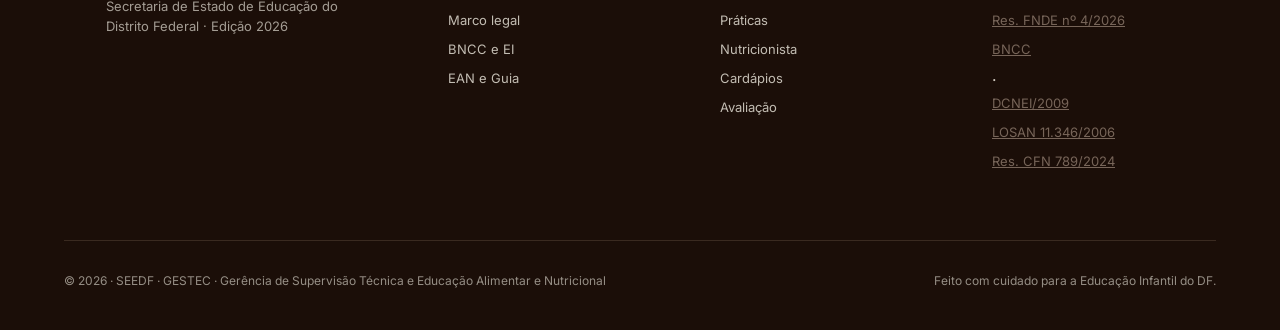
==== commit c76d3886: "hero: composicao organica para a foto (blob, blobs pastel, folha, pontos) A foto deixa de ser um car" ====
--- a/index.html
+++ b/index.html
@@ -8,7 +8,7 @@
 <link rel="preconnect" href="https://fonts.googleapis.com">
 <link rel="preconnect" href="https://fonts.gstatic.com" crossorigin>
 <link href="https://fonts.googleapis.com/css2?family=Fraunces:opsz,wght,SOFT@9..144,300..900,0..100&family=Inter:wght@300;400;500;600;700&display=swap" rel="stylesheet">
-<link rel="stylesheet" href="shared.css?v=4" />
+<link rel="stylesheet" href="shared.css?v=5" />
 </head>
 <body>
 
@@ -90,8 +90,21 @@
       <div><strong>2026</strong><span>edição vigente</span></div>
     </div>
   </div>
-  <div class="hero-home-photo" aria-hidden="true">
-    <img src="images/mosaico-2-beterraba.jpg" alt="Criança da Educação Infantil orgulhosa segurando uma beterraba colhida da horta escolar." loading="eager" />
+  <div class="hero-home-figure" aria-hidden="true">
+    <span class="hf-blob hf-blob-terra"></span>
+    <span class="hf-blob hf-blob-gold"></span>
+    <div class="hero-home-photo">
+      <img src="images/mosaico-2-beterraba.jpg" alt="Criança da Educação Infantil orgulhosa segurando uma beterraba colhida da horta escolar." loading="eager" />
+    </div>
+    <span class="hf-ring"></span>
+    <span class="hf-dot hf-dot-coral"></span>
+    <span class="hf-dot hf-dot-gold"></span>
+    <span class="hf-dot hf-dot-sky"></span>
+    <span class="hf-dot hf-dot-mini"></span>
+    <svg class="hf-leaf" viewBox="0 0 48 48" fill="none" xmlns="http://www.w3.org/2000/svg">
+      <path d="M4 42 C 14 42, 26 36, 34 26 C 40 18, 42 10, 42 6 C 30 8, 18 14, 10 24 C 4 32, 4 38, 4 42 Z" fill="currentColor"/>
+      <path d="M6 40 C 14 32, 24 24, 38 10" stroke="oklch(40% 0.12 145)" stroke-width="0.8" stroke-linecap="round"/>
+    </svg>
   </div>
 </section>
 
--- a/shared.css
+++ b/shared.css
@@ -1363,23 +1363,138 @@
 .hero-home-left .hero-home-meta { padding-top: 24px; gap: 20px 32px; }
 .hero-home-left .hero-home-meta strong { font-size: 22px; }
 
-.hero-home-photo {
+/* Composicao organica: foto com blob + decoracoes */
+.hero-home-figure {
   position: relative;
   z-index: 1;
   width: 100%;
   max-width: 520px;
   margin-left: auto;
-  aspect-ratio: 4 / 5;
-  border-radius: 10px;
+  aspect-ratio: 5 / 6;
+  isolation: isolate;
+}
+.hero-home-photo {
+  position: absolute;
+  inset: 6% 8% 8% 6%;
+  z-index: 2;
+  border-radius: 62% 38% 58% 42% / 55% 60% 40% 45%;
   overflow: hidden;
-  box-shadow: 0 2px 8px oklch(20% 0.02 50 / 0.08), 0 24px 48px oklch(30% 0.08 40 / 0.18);
-}
+  box-shadow:
+    0 2px 8px oklch(20% 0.02 50 / 0.10),
+    0 30px 60px oklch(30% 0.08 40 / 0.22);
+  transform: rotate(-1.8deg);
+  transition: transform var(--t-med);
+  animation: photoFloat 9s ease-in-out infinite;
+}
+.hero-home-photo:hover { transform: rotate(0deg) scale(1.015); }
 .hero-home-photo img {
   width: 100%;
   height: 100%;
   object-fit: cover;
-  object-position: center 30%;
+  object-position: center 28%;
   display: block;
+}
+@keyframes photoFloat {
+  0%, 100% { transform: rotate(-1.8deg) translateY(0); }
+  50%      { transform: rotate(-1.2deg) translateY(-6px); }
+}
+
+/* Blobs pastel atras */
+.hf-blob {
+  position: absolute;
+  z-index: 0;
+  border-radius: 50%;
+  filter: blur(2px);
+  pointer-events: none;
+}
+.hf-blob-terra {
+  top: -6%;
+  left: -8%;
+  width: 56%;
+  height: 56%;
+  background: radial-gradient(circle at 30% 30%, oklch(82% 0.08 40 / 0.55), oklch(85% 0.05 45 / 0) 70%);
+  border-radius: 60% 40% 55% 45% / 50% 60% 40% 50%;
+  animation: blobFloat 14s ease-in-out infinite;
+}
+.hf-blob-gold {
+  bottom: -4%;
+  right: -6%;
+  width: 52%;
+  height: 52%;
+  background: radial-gradient(circle at 60% 60%, oklch(88% 0.08 85 / 0.55), oklch(90% 0.05 80 / 0) 72%);
+  border-radius: 45% 55% 40% 60% / 55% 45% 60% 40%;
+  animation: blobFloat 16s ease-in-out infinite reverse;
+}
+@keyframes blobFloat {
+  0%, 100% { transform: translate(0, 0) scale(1); }
+  50%      { transform: translate(8px, -10px) scale(1.04); }
+}
+
+/* Anel outline */
+.hf-ring {
+  position: absolute;
+  z-index: 3;
+  top: 8%;
+  right: -2%;
+  width: 64px;
+  height: 64px;
+  border-radius: 50%;
+  border: 1.5px solid oklch(55% 0.155 40 / 0.5);
+  pointer-events: none;
+}
+
+/* Pontos coloridos */
+.hf-dot {
+  position: absolute;
+  z-index: 3;
+  border-radius: 50%;
+  pointer-events: none;
+}
+.hf-dot-coral {
+  bottom: 14%;
+  left: -1%;
+  width: 20px;
+  height: 20px;
+  background: var(--coral, #E87461);
+  box-shadow: 0 6px 14px oklch(70% 0.14 30 / 0.4);
+}
+.hf-dot-gold {
+  top: 36%;
+  left: -3%;
+  width: 12px;
+  height: 12px;
+  background: var(--gold, #D4A54A);
+  opacity: 0.95;
+}
+.hf-dot-sky {
+  top: 56%;
+  right: 1%;
+  width: 10px;
+  height: 10px;
+  background: var(--sky, #5B9BD5);
+  opacity: 0.85;
+}
+.hf-dot-mini {
+  top: 2%;
+  left: 38%;
+  width: 6px;
+  height: 6px;
+  background: oklch(55% 0.16 145);
+  opacity: 0.7;
+}
+
+/* Folha estilizada */
+.hf-leaf {
+  position: absolute;
+  z-index: 3;
+  bottom: 0;
+  right: 8%;
+  width: 56px;
+  height: 56px;
+  color: oklch(58% 0.14 145 / 0.85);
+  transform: rotate(18deg);
+  filter: drop-shadow(0 6px 12px oklch(40% 0.10 145 / 0.18));
+  pointer-events: none;
 }
 
 /* hide legacy right-side card on all sizes */
@@ -1393,12 +1508,14 @@
     padding-bottom: 28px !important;
   }
   .hero-home-left { max-width: none; }
-  .hero-home-photo {
-    aspect-ratio: 16 / 10;
+  .hero-home-figure {
     max-width: none;
     margin-left: 0;
+    aspect-ratio: 5 / 5;
     order: 1;
   }
+  .hf-ring { width: 48px; height: 48px; }
+  .hf-leaf { width: 44px; height: 44px; }
 }
 
 
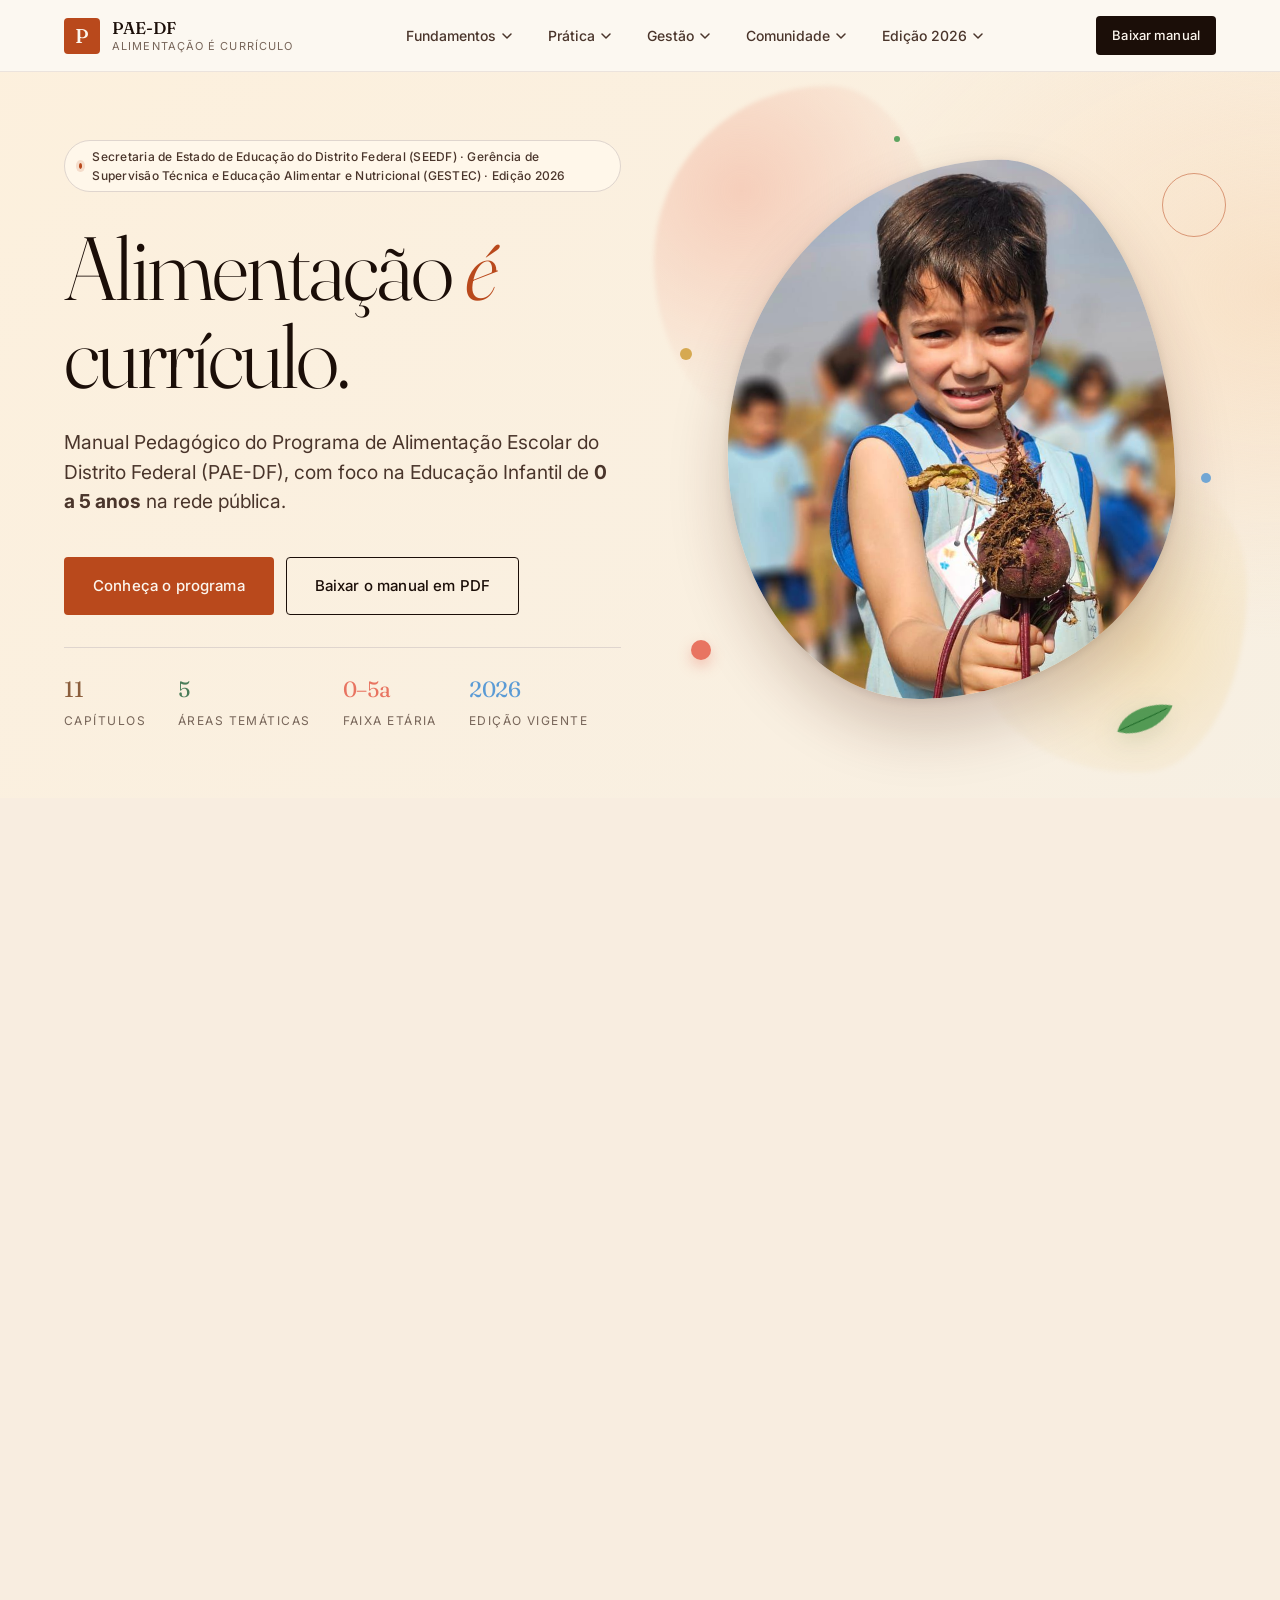
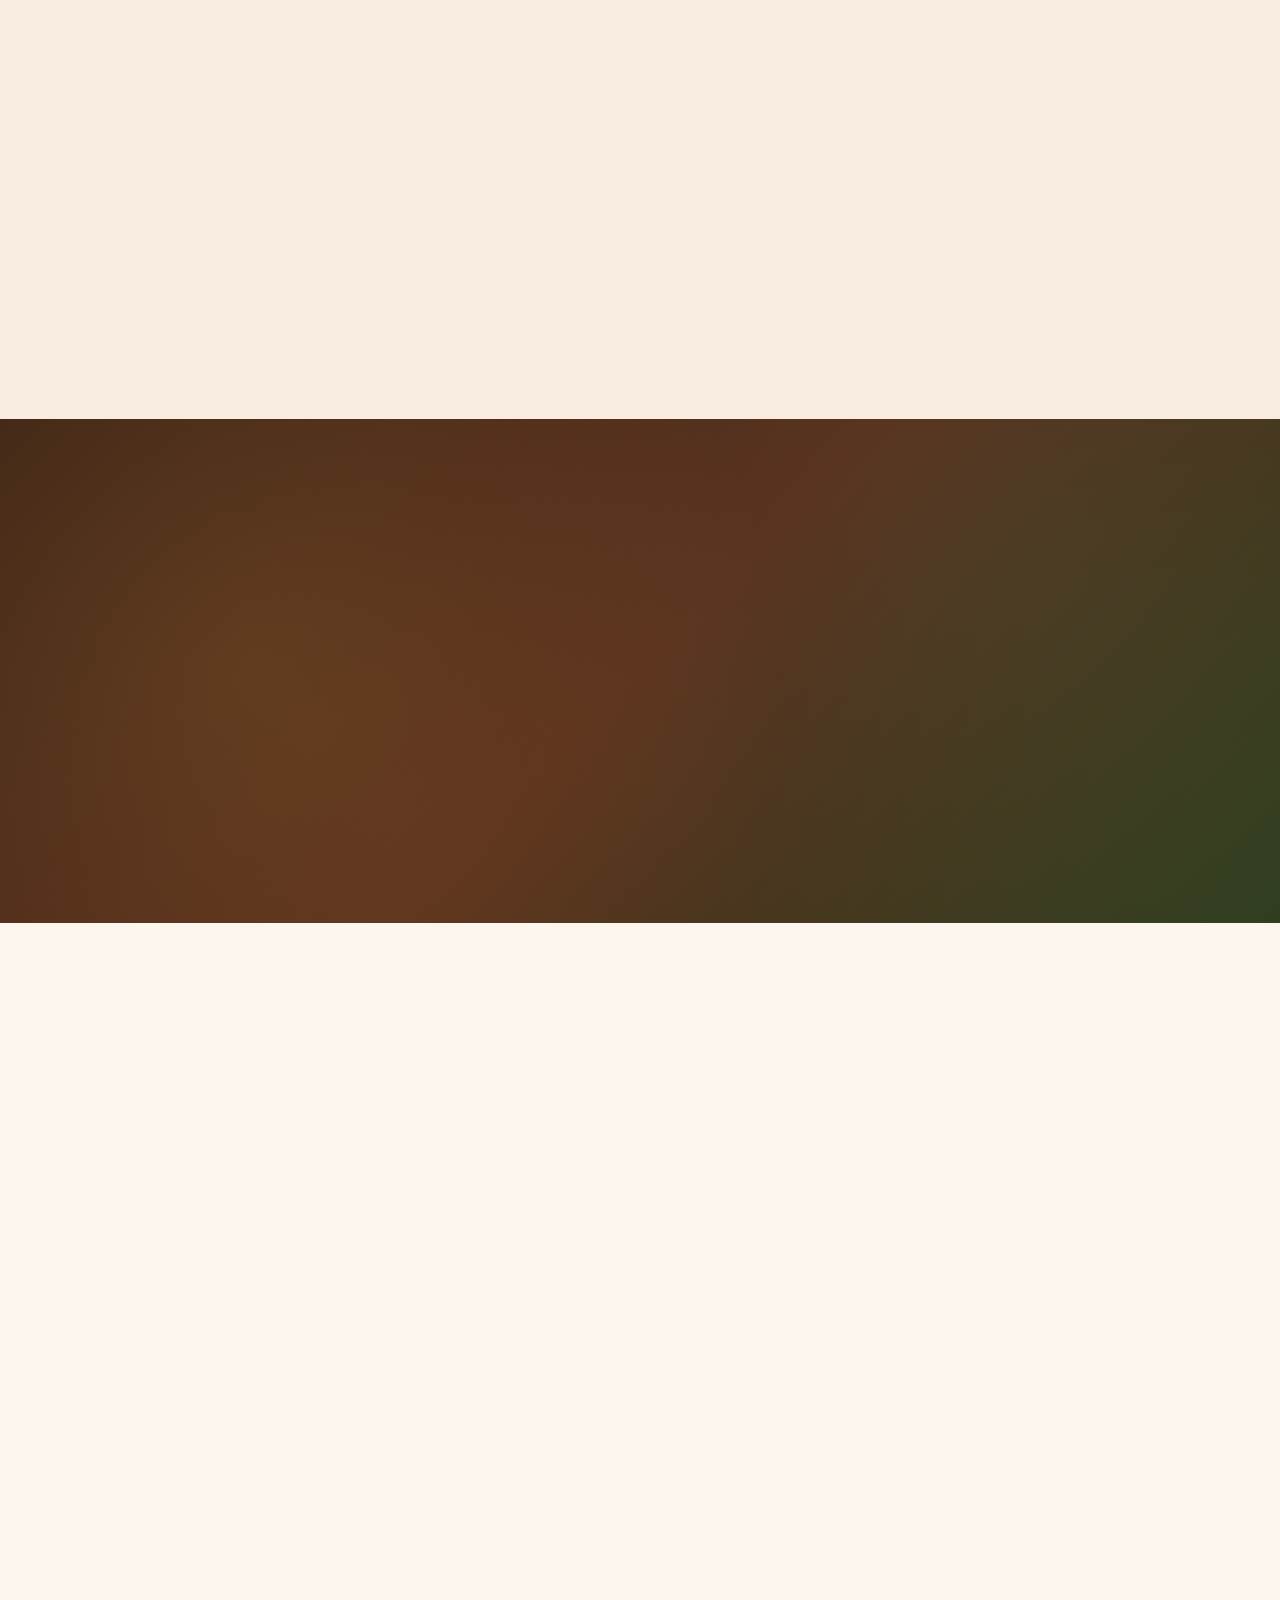
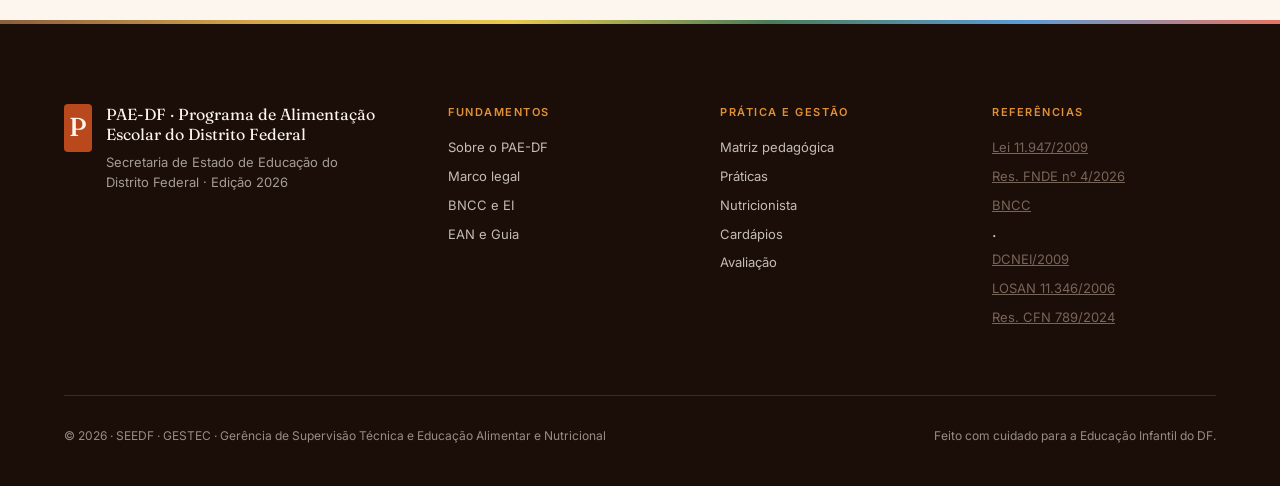
==== commit 253d6bd9: "conteudo: troca imagens dos 12 capitulos, padroniza siglas e ajustes editoriais Imagens - 12 novas f" ====
--- a/index.html
+++ b/index.html
@@ -8,7 +8,7 @@
 <link rel="preconnect" href="https://fonts.googleapis.com">
 <link rel="preconnect" href="https://fonts.gstatic.com" crossorigin>
 <link href="https://fonts.googleapis.com/css2?family=Fraunces:opsz,wght,SOFT@9..144,300..900,0..100&family=Inter:wght@300;400;500;600;700&display=swap" rel="stylesheet">
-<link rel="stylesheet" href="shared.css?v=5" />
+<link rel="stylesheet" href="shared.css?v=14" />
 </head>
 <body>
 
@@ -70,14 +70,14 @@
   <div class="hero-home-left">
     <div class="hero-home-kicker">
       <span class="dot"></span>
-      SEEDF · GESTEC · Edição 2026
+      Secretaria de Estado de Educação do Distrito Federal (SEEDF) · Gerência de Supervisão Técnica e Educação Alimentar e Nutricional (GESTEC) · Edição 2026
     </div>
     <h1 class="hero-home-title">
       Alimentação <em>é</em><br>
       currículo.
     </h1>
     <p class="hero-home-sub">
-      Manual Pedagógico do Programa de Alimentação Escolar do Distrito Federal, com foco na Educação Infantil de <strong>0 a 5 anos</strong> na rede pública.
+      Manual Pedagógico do Programa de Alimentação Escolar do Distrito Federal (PAE-DF), com foco na Educação Infantil de <strong>0 a 5 anos</strong> na rede pública.
     </p>
     <div class="hero-home-ctas">
       <a class="btn btn-primary lg" href="cap/00-sobre.html">Conheça o programa</a>
@@ -166,7 +166,7 @@
     <article class="area-card a-5">
       <span class="area-num">Área 05</span>
       <h3 class="area-title">Edição 2026</h3>
-      <p class="area-desc">Complementos da nova edição — Desemparedamento, Nurturing Care, ENANI, CMEI Bom Jesus e aleitamento.</p>
+      <p class="area-desc">Complementos da nova edição — Desemparedamento, Nurturing Care, Estudo Nacional de Alimentação e Nutrição Infantil (ENANI), Centro Municipal de Educação Infantil (CMEI) Bom Jesus e aleitamento.</p>
       <div class="area-chapters">
         <a class="area-chapter" href="cap/11-caderno-2026.html"><span>11</span>Caderno 2026 · Currículo &amp; Prato<svg viewBox="0 0 12 12"><path d="M3 3 L9 6 L3 9" fill="none" stroke="currentColor" stroke-width="1.5"/></svg></a>
       </div>
@@ -179,8 +179,8 @@
   <div class="stats-band-inner reveal">
     <h2 class="stats-band-title">O PNAE em <em>números</em> que importam.</h2>
     <div class="stats-band-grid">
-      <div class="sb-stat"><span class="n">40 mi+</span><span class="l">estudantes atendidos diariamente pelo PNAE no Brasil</span></div>
-      <div class="sb-stat"><span class="n">45%</span><span class="l">dos recursos do FNDE destinados à agricultura familiar</span></div>
+      <div class="sb-stat"><span class="n">40 mi+</span><span class="l">estudantes atendidos diariamente pelo Programa Nacional de Alimentação Escolar (PNAE) no Brasil</span></div>
+      <div class="sb-stat"><span class="n">45%</span><span class="l">dos recursos do Fundo Nacional de Desenvolvimento da Educação (FNDE) destinados à agricultura familiar</span></div>
       <div class="sb-stat"><span class="n">85%</span><span class="l">do cardápio em alimentos <em>in natura</em> ou minimamente processados</span></div>
       <div class="sb-stat"><span class="n">R$ 1,57</span><span class="l"><em>per capita</em> por dia em creches e escolas de tempo integral</span></div>
     </div>
@@ -202,7 +202,7 @@
     <a class="cap-card" href="cap/00-sobre.html">
       <div class="cap-card-cover">
         <span class="cap-card-num">Cap. 00</span>
-        <img src="images/illus-sobre.svg" alt="" />
+        <img src="images/cap00-refeicao.jpg" alt="Fila de crianças em uniforme recebendo o almoço servido por merendeiras — arroz, feijão, frango e salada colorida sobre a mesa do refeitório escolar." />
       </div>
       <div class="cap-card-body">
         <span class="cap-card-area">Fundamentos</span>
@@ -213,9 +213,9 @@
     </a>
 
     <a class="cap-card" href="cap/01-marco-legal.html">
-      <div class="cap-card-cover">
+      <div class="cap-card-cover cap-logo">
         <span class="cap-card-num">Cap. 01</span>
-        <img src="images/illus-marco-legal.svg" alt="" />
+        <img src="images/cap01-pnae.png" alt="Logo tipográfico do PNAE — Programa Nacional de Alimentação Escolar." />
       </div>
       <div class="cap-card-body">
         <span class="cap-card-area">Fundamentos</span>
@@ -228,12 +228,12 @@
     <a class="cap-card" href="cap/02-bncc.html">
       <div class="cap-card-cover">
         <span class="cap-card-num">Cap. 02</span>
-        <img src="images/illus-bncc.svg" alt="" />
+        <img src="images/cap02-bncc.jpg" alt="Professora apresentando alimentos saudáveis para crianças da Educação Infantil — mural Alimentação Saudável." />
       </div>
       <div class="cap-card-body">
         <span class="cap-card-area">Fundamentos</span>
         <h4 class="cap-card-title">BNCC e Educação Infantil</h4>
-        <p class="cap-card-desc">6 direitos de aprendizagem e 5 campos de experiência na mesa.</p>
+        <p class="cap-card-desc">Base Nacional Comum Curricular (BNCC): 6 direitos de aprendizagem e 5 campos de experiência na mesa.</p>
         <span class="cap-card-link">Ler capítulo <svg viewBox="0 0 12 12"><path d="M3 3 L9 6 L3 9" fill="none" stroke="currentColor" stroke-width="1.5"/></svg></span>
       </div>
     </a>
@@ -241,12 +241,12 @@
     <a class="cap-card" href="cap/03-ean.html">
       <div class="cap-card-cover">
         <span class="cap-card-num">Cap. 03</span>
-        <img src="images/illus-ean.svg" alt="" />
+        <img src="images/cap03-guia-alimentar.jpg" alt="Capa do Guia Alimentar para a População Brasileira ao lado de uma tigela de salada colorida e ingredientes frescos." />
       </div>
       <div class="cap-card-body">
         <span class="cap-card-area">Fundamentos</span>
         <h4 class="cap-card-title">EAN e Guia Alimentar</h4>
-        <p class="cap-card-desc">Classificação NOVA em 4 grupos · reducionismo × prática integral.</p>
+        <p class="cap-card-desc">Educação Alimentar e Nutricional (EAN): classificação NOVA em 4 grupos · reducionismo × prática integral.</p>
         <span class="cap-card-link">Ler capítulo <svg viewBox="0 0 12 12"><path d="M3 3 L9 6 L3 9" fill="none" stroke="currentColor" stroke-width="1.5"/></svg></span>
       </div>
     </a>
@@ -254,7 +254,7 @@
     <a class="cap-card" href="cap/04-matriz.html">
       <div class="cap-card-cover">
         <span class="cap-card-num">Cap. 04</span>
-        <img src="images/illus-praticas.svg" alt="" />
+        <img src="images/cap04-matriz.jpg" alt="Criança sorrindo com maçã, brincando com frutas e legumes de feltro — alimentação saudável como atividade pedagógica." />
       </div>
       <div class="cap-card-body">
         <span class="cap-card-area">Prática</span>
@@ -267,7 +267,7 @@
     <a class="cap-card" href="cap/05-praticas.html">
       <div class="cap-card-cover">
         <span class="cap-card-num">Cap. 05</span>
-        <img src="images/illus-pre.svg" alt="" />
+        <img src="images/cap05-horta.jpg" alt="Crianças regando a horta escolar — alimentação que começa no plantio." />
       </div>
       <div class="cap-card-body">
         <span class="cap-card-area">Prática</span>
@@ -280,7 +280,7 @@
     <a class="cap-card" href="cap/06-nutricionista.html">
       <div class="cap-card-cover">
         <span class="cap-card-num">Cap. 06</span>
-        <img src="images/illus-nutri.svg" alt="" />
+        <img src="images/cap06-nutricionista.jpg" alt="Nutricionista ensinando crianças sobre alimentação saudável em roda na escola — Horta e Saúde, Comida Saudável." />
       </div>
       <div class="cap-card-body">
         <span class="cap-card-area">Gestão</span>
@@ -293,7 +293,7 @@
     <a class="cap-card" href="cap/07-familia.html">
       <div class="cap-card-cover">
         <span class="cap-card-num">Cap. 07</span>
-        <img src="images/illus-familia.svg" alt="" />
+        <img src="images/cap07-familia.jpg" alt="Família compartilhando refeição saudável no refeitório escolar." />
       </div>
       <div class="cap-card-body">
         <span class="cap-card-area">Comunidade</span>
@@ -306,7 +306,7 @@
     <a class="cap-card" href="cap/08-cardapios.html">
       <div class="cap-card-cover">
         <span class="cap-card-num">Cap. 08</span>
-        <img src="images/illus-cardapios.svg" alt="" />
+        <img src="images/cap08-cardapios.jpg" alt="Quadro com cardápio saudável da semana exposto no refeitório escolar." />
       </div>
       <div class="cap-card-body">
         <span class="cap-card-area">Gestão</span>
@@ -319,7 +319,7 @@
     <a class="cap-card" href="cap/09-atividades.html">
       <div class="cap-card-cover">
         <span class="cap-card-num">Cap. 09</span>
-        <img src="images/illus-atividades.svg" alt="" />
+        <img src="images/cap09-atividades.jpg" alt="Criança pintando atividade artística — atividades lúdicas por faixa etária." />
       </div>
       <div class="cap-card-body">
         <span class="cap-card-area">Prática</span>
@@ -332,7 +332,7 @@
     <a class="cap-card" href="cap/10-avaliacao.html">
       <div class="cap-card-cover">
         <span class="cap-card-num">Cap. 10</span>
-        <img src="images/illus-avaliacao.svg" alt="" />
+        <img src="images/cap10-avaliacao.jpg" alt="Relatório de Gestão do PNAE com gráficos de estatísticas, recursos alocados e composição nutricional do cardápio." />
       </div>
       <div class="cap-card-body">
         <span class="cap-card-area">Gestão</span>
@@ -343,9 +343,9 @@
     </a>
 
     <a class="cap-card" href="cap/11-caderno-2026.html">
-      <div class="cap-card-cover">
+      <div class="cap-card-cover cap-logo">
         <span class="cap-card-num">Cap. 11</span>
-        <img src="images/illus-pre.svg" alt="" />
+        <img src="images/cap11-curriculo-prato.png" alt="Capa do Caderno Pedagógico 2026 — Currículo & Prato — PAE-DF." />
       </div>
       <div class="cap-card-body">
         <span class="cap-card-area">Fundamentos · 2026</span>
--- a/shared.css
+++ b/shared.css
@@ -694,6 +694,16 @@
   transition: transform var(--t-med);
 }
 .cap-card:hover .cap-card-cover img { transform: scale(1.04); }
+
+/* Variante para logos/selos: nao corta, fundo claro, sem overlay escuro */
+.cap-card-cover.cap-logo {
+  background: radial-gradient(circle at 50% 40%, #ffffff 0%, oklch(97% 0.015 75) 100%);
+}
+.cap-card-cover.cap-logo img {
+  object-fit: contain;
+  padding: 18px 16px 22px;
+}
+.cap-card-cover.cap-logo::after { display: none !important; }
 .cap-card-num {
   position: absolute;
   top: 16px; left: 16px;
@@ -894,7 +904,7 @@
 }
 
 .chap-hero-right {
-  aspect-ratio: 4/5;
+  aspect-ratio: 1/1;
   border-radius: var(--radius-lg);
   overflow: hidden;
   background: linear-gradient(135deg, var(--buriti-soft), var(--terra-soft));
@@ -904,7 +914,8 @@
 }
 .chap-hero-right img {
   width: 100%; height: 100%;
-  object-fit: cover;
+  object-fit: contain;
+  padding: 0;
 }
 
 @media (max-width: 900px) {
